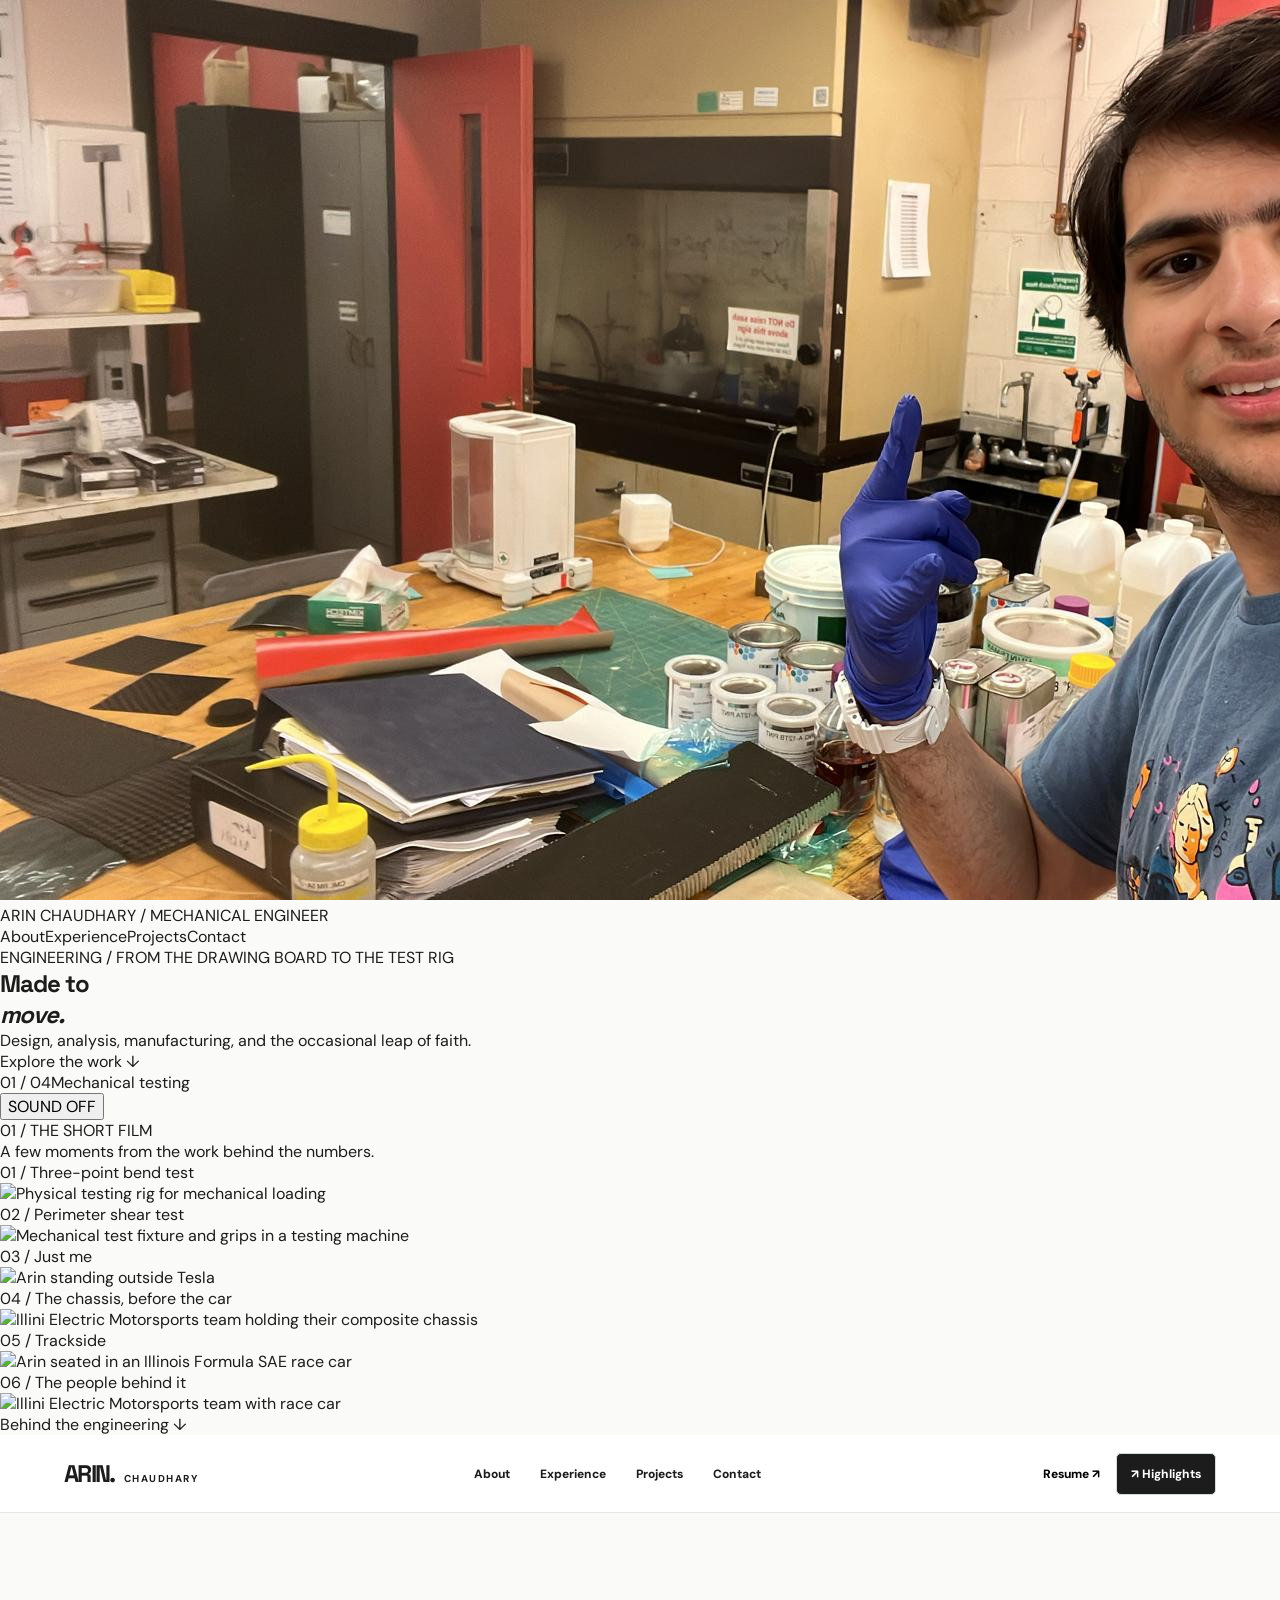
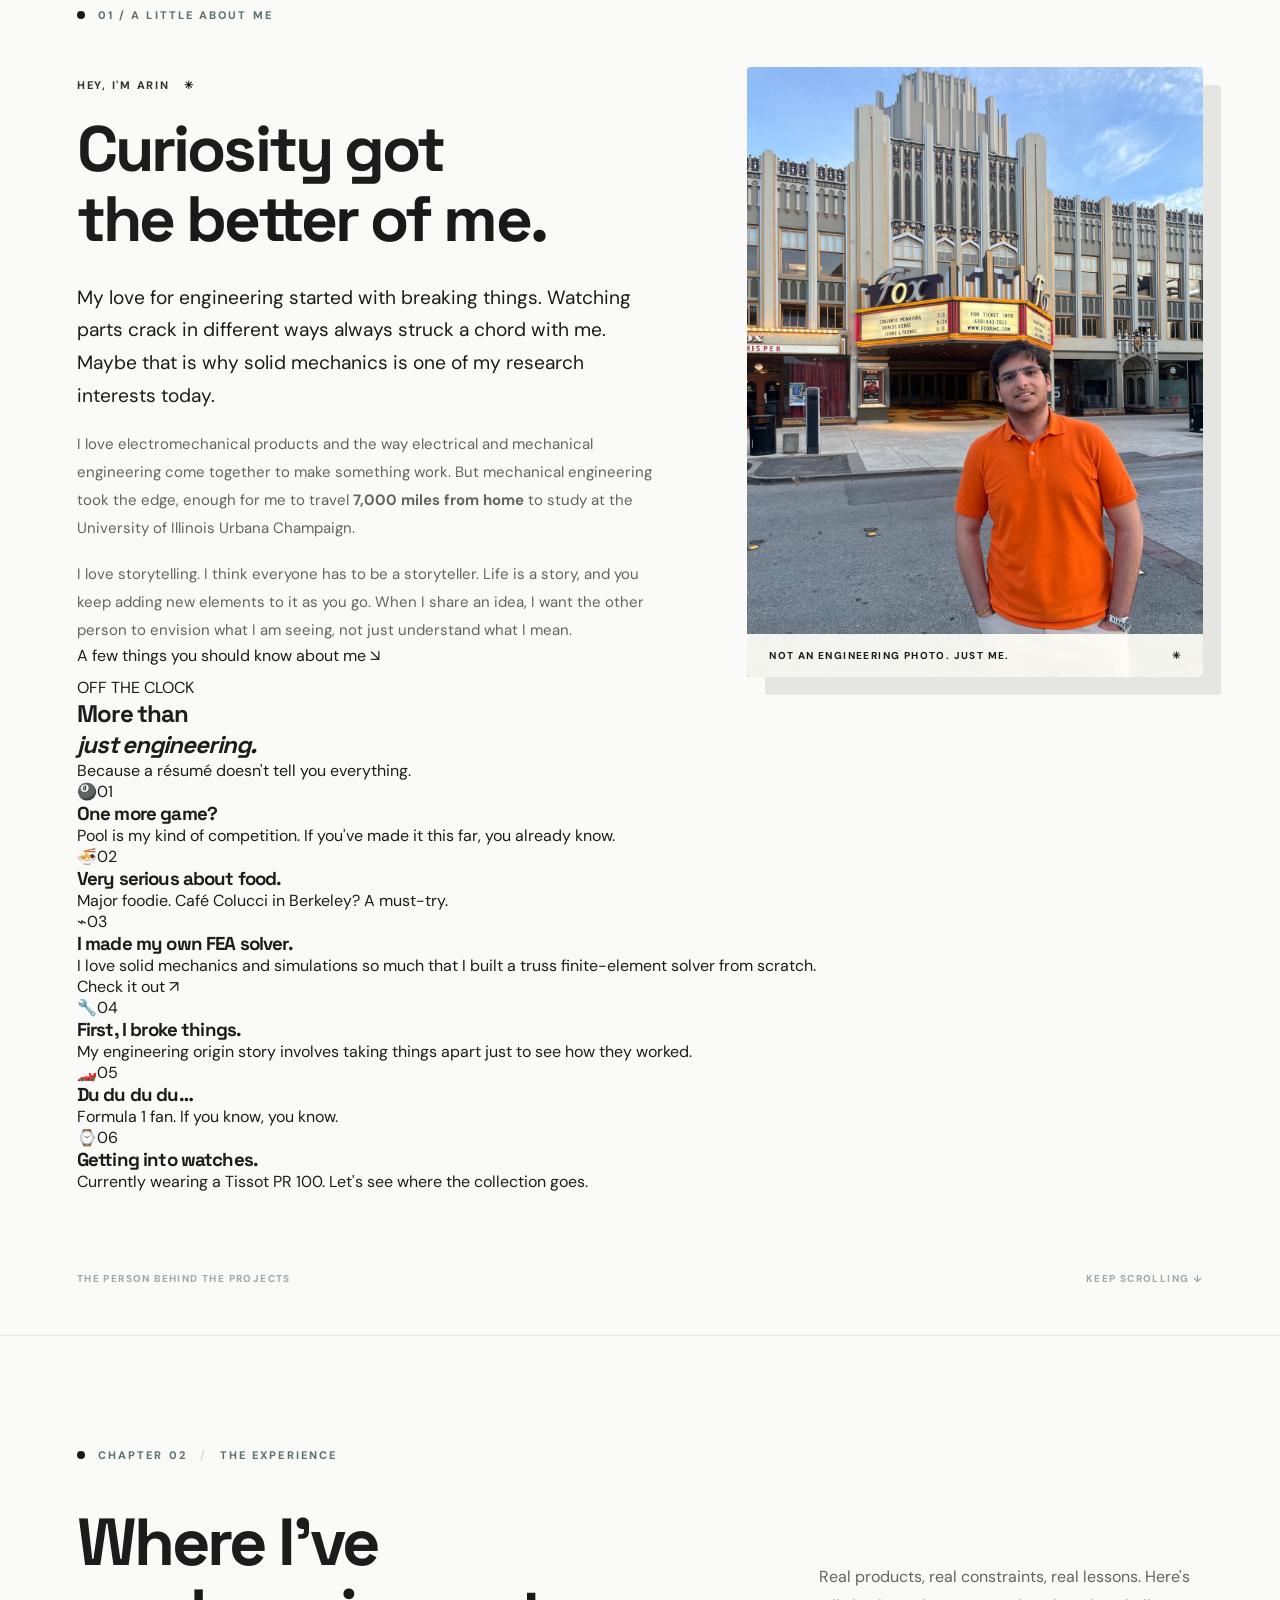
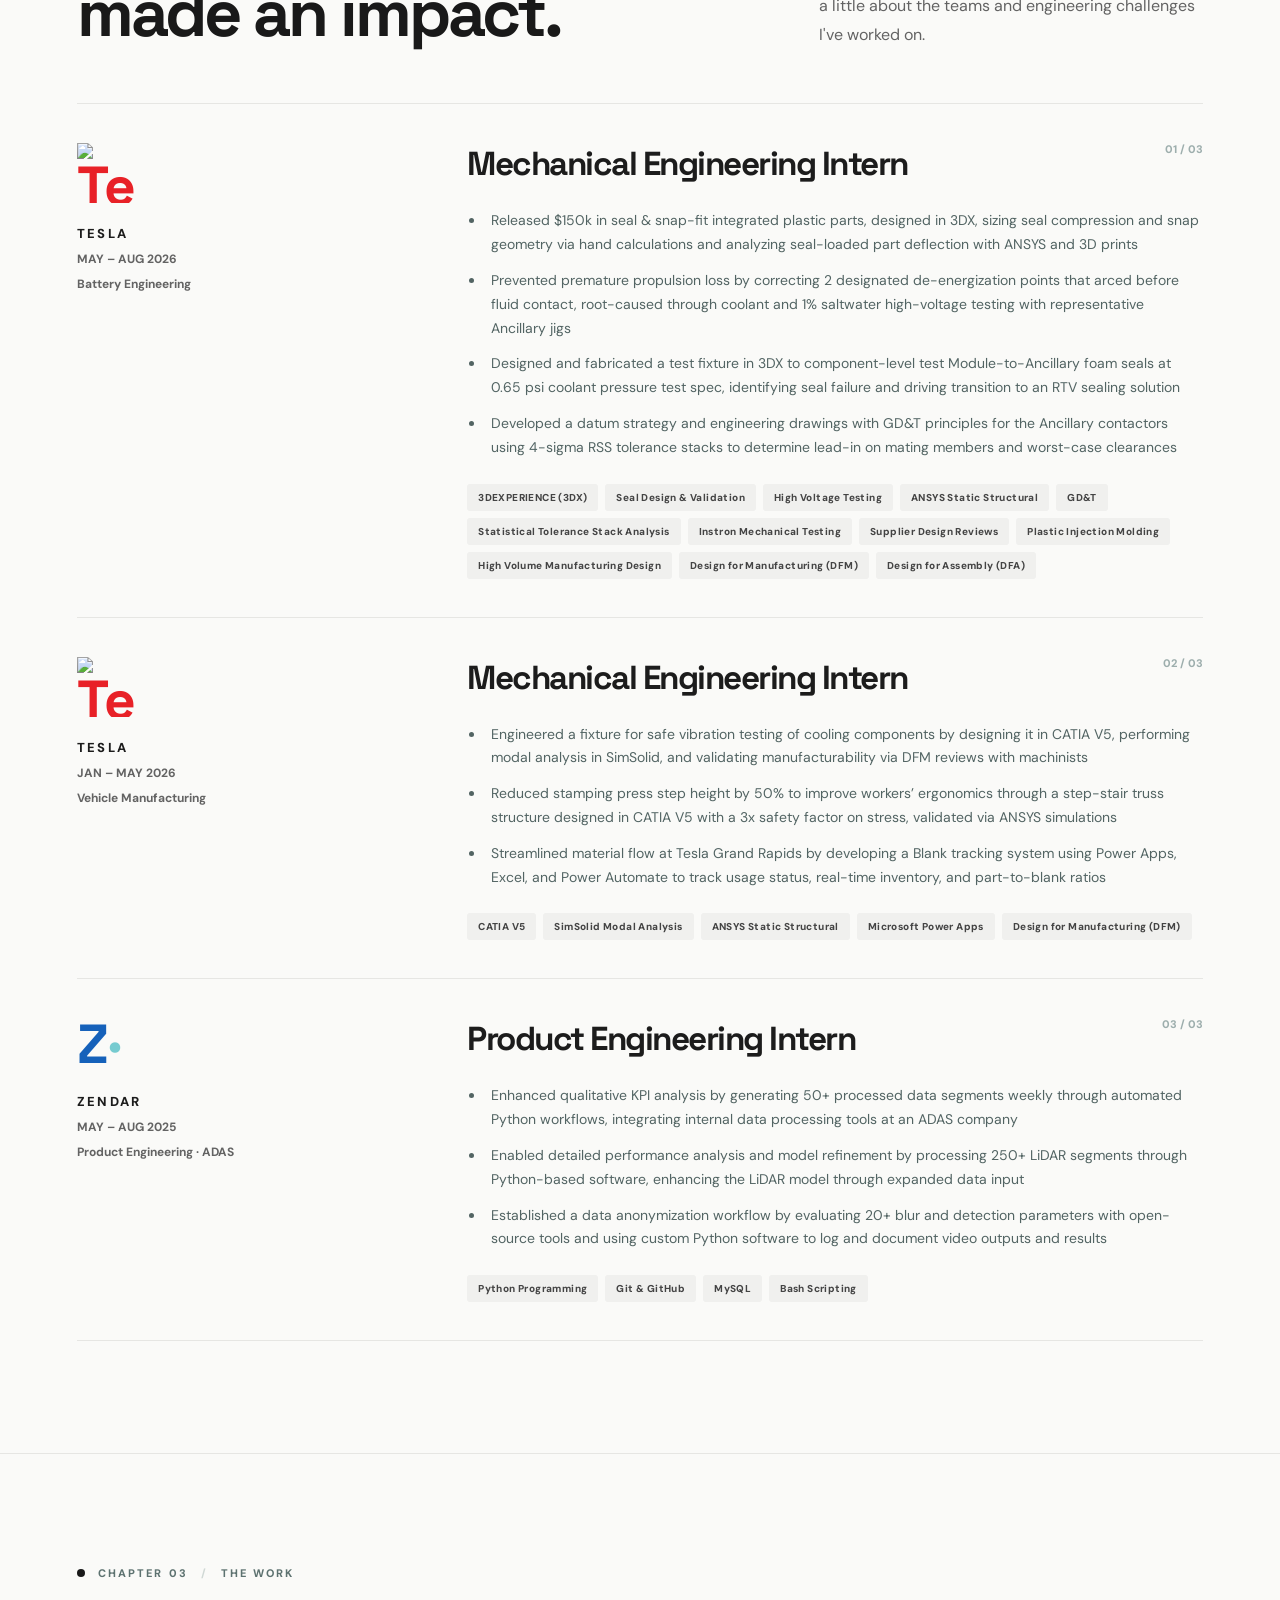
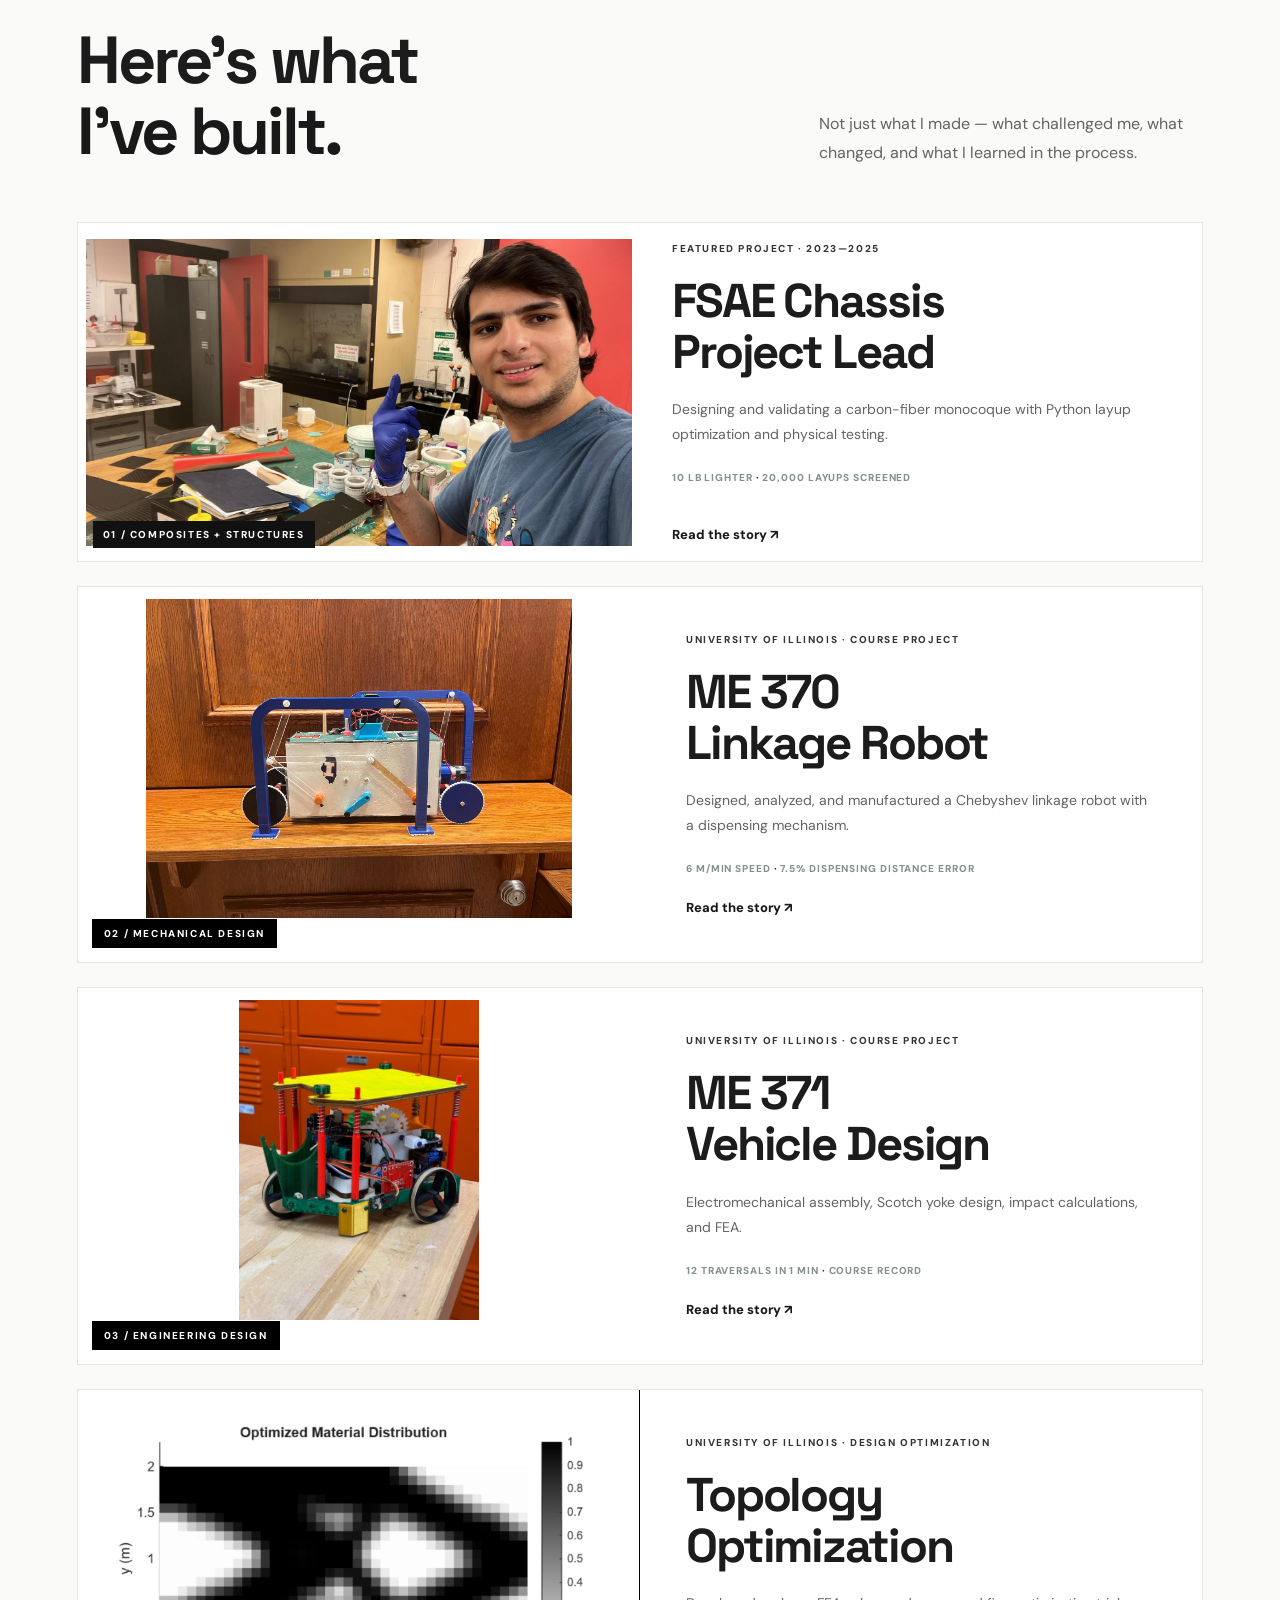
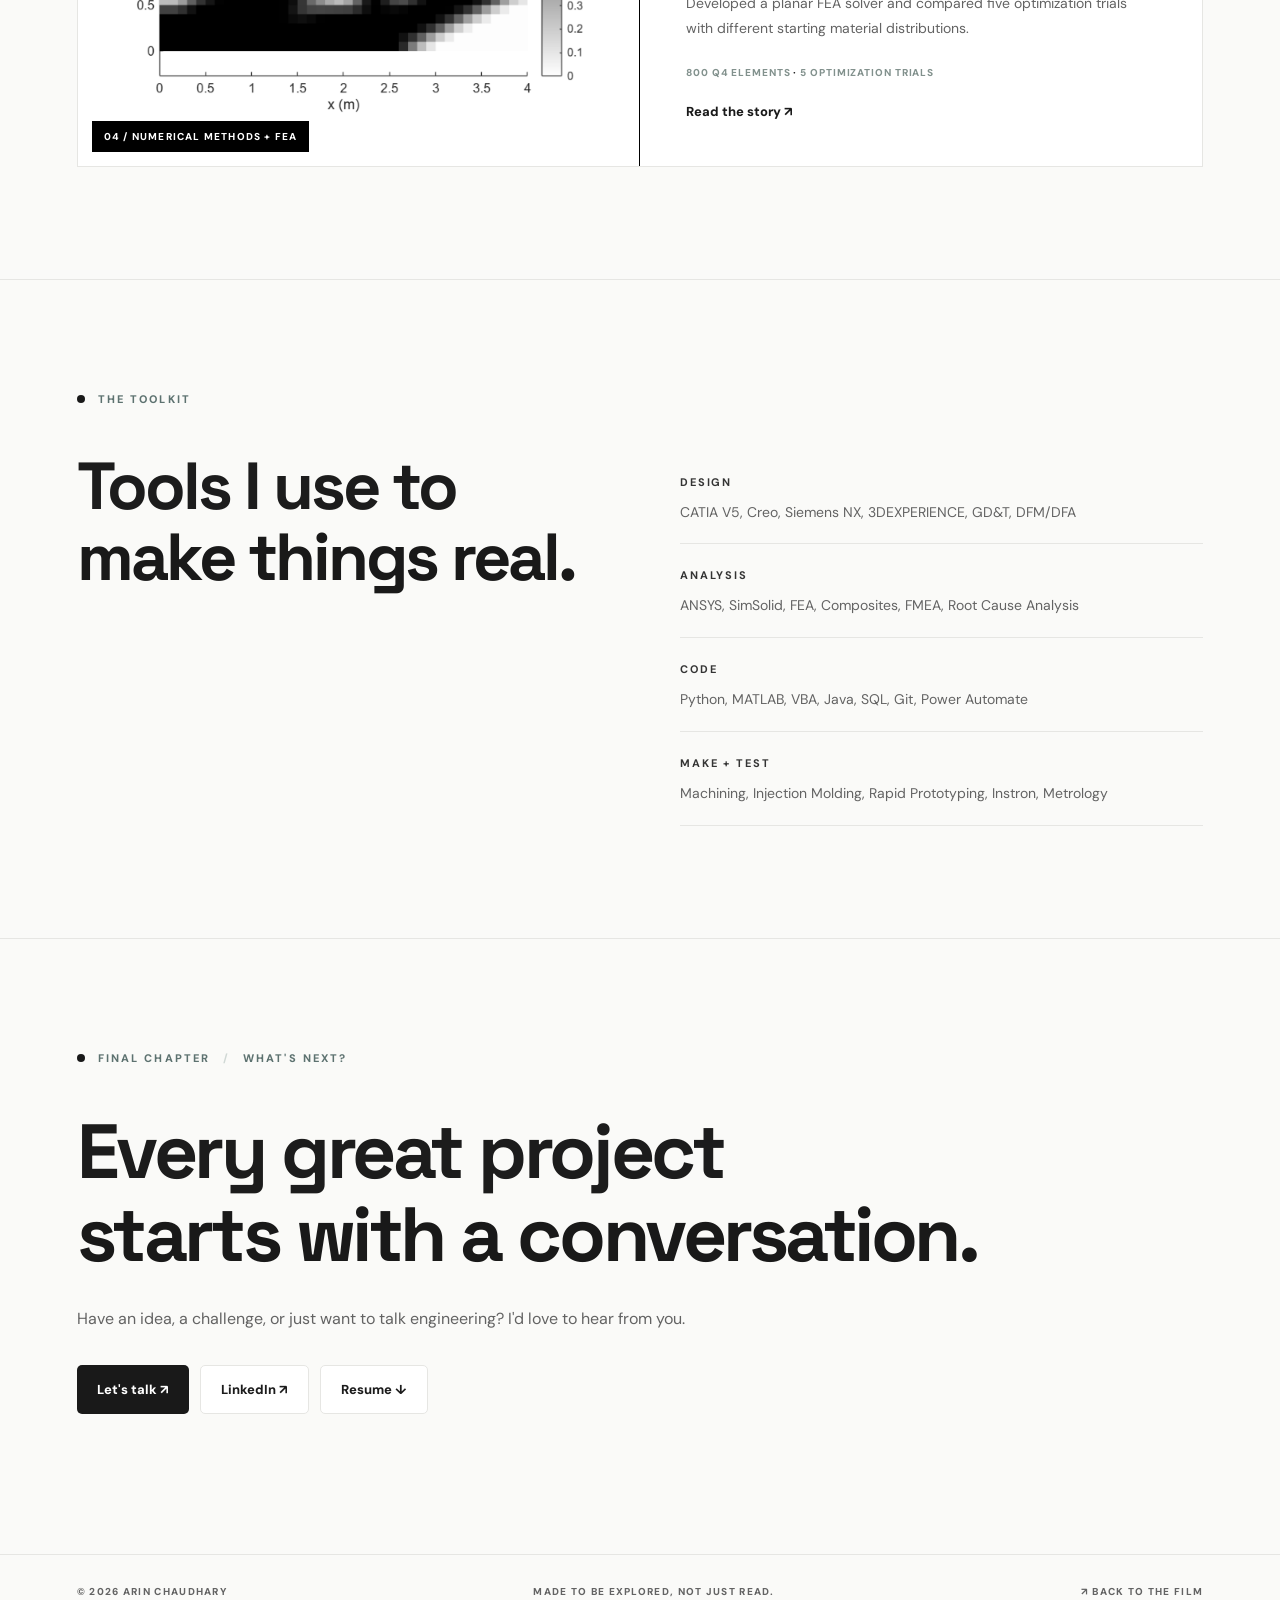
==== index.html @ c89618a0 "Replace interactive pool hero with cinematic engineering reel and photo sequence" ====
<!DOCTYPE html>

<html lang="en"><head><meta charset="utf-8"/><meta content="width=device-width,initial-scale=1" name="viewport"/><meta content="#fafaf8" name="theme-color"/><meta content="Arin Chaudhary — mechanical engineer, builder, and storyteller. An interactive pool game and a personal engineering portfolio." name="description"/><title>Arin Chaudhary | A Little Pool &amp; A Lot of Engineering</title><link href="https://fonts.googleapis.com" rel="preconnect"/><link crossorigin="" href="https://fonts.gstatic.com" rel="preconnect"/><link href="https://fonts.googleapis.com/css2?family=DM+Sans:wght@400;500;600;700;800&amp;family=Space+Grotesk:wght@400;500;600;700&amp;display=swap" rel="stylesheet"/><link href="styles.css?v=thumbnail-20261123-4" rel="stylesheet"/><link href="cinematic.css" rel="stylesheet"/></head>
<body>
<section class="cinema" id="cinema" aria-label="Engineering in motion">
  <div class="cinema-film">
    <video id="cinemaVideo" autoplay muted loop playsinline preload="metadata" poster="fsae-project-thumbnail-v4.png" aria-label="Mechanical testing, machining and Formula SAE engineering highlights"><source src="assets/cinema/hero-reel.mp4" type="video/mp4"></video>
    <div class="cinema-shade"></div>
  </div>
  <header class="cinema-header">
    <a class="cinema-logo" href="#about">ARIN CHAUDHARY<span> / MECHANICAL ENGINEER</span></a>
    <nav aria-label="Main navigation"><a href="#about">About</a><a href="#experience">Experience</a><a href="#projects">Projects</a><a href="#contact">Contact</a></nav>
  </header>
  <div class="cinema-content">
    <p class="cinema-overline">ENGINEERING / FROM THE DRAWING BOARD TO THE TEST RIG</p>
    <h1>Made to<br><em>move.</em></h1>
    <p class="cinema-sub">Design, analysis, manufacturing, and the occasional leap of faith.</p>
    <a class="cinema-discover" href="#highlights">Explore the work <span>↓</span></a>
  </div>
  <div class="cinema-caption-line" aria-live="off"><div><span class="cinema-caption-counter" id="cinemaCounter">01 / 04</span><span class="cinema-caption-text" id="cinemaCaption">Mechanical testing</span></div><button type="button" id="cinemaSound" class="cinema-sound" aria-pressed="false">SOUND OFF</button></div>
  <div class="cinema-progress"><span id="cinemaProgress"></span></div>
</section>
<section class="cinema-interlude" id="highlights" aria-label="Highlights from engineering and life">
  <div class="cinema-interlude-head"><span>01 / THE SHORT FILM</span><p>A few moments from the work behind the numbers.</p></div>
  <div class="cinema-frames">
    <figure class="cinema-frame cinema-frame-wide"><figcaption>01 / Three-point bend test</figcaption><img src="assets/cinema/three-point-bend.jpg" alt="Physical testing rig for mechanical loading" loading="lazy"></figure>
    <figure class="cinema-frame cinema-frame-narrow"><figcaption>02 / Perimeter shear test</figcaption><img src="assets/cinema/perimeter-shear-test.jpg" alt="Mechanical test fixture and grips in a testing machine" loading="lazy"></figure>
    <figure class="cinema-frame cinema-frame-narrow"><figcaption>03 / Just me</figcaption><img src="assets/cinema/just-me-tesla.jpg" alt="Arin standing outside Tesla" loading="lazy"></figure>
    <figure class="cinema-frame cinema-frame-wide"><figcaption>04 / The chassis, before the car</figcaption><img src="assets/cinema/composite-chassis.jpg" alt="Illini Electric Motorsports team holding their composite chassis" loading="lazy"></figure>
    <figure class="cinema-frame cinema-frame-wide"><figcaption>05 / Trackside</figcaption><img src="assets/cinema/fsae-racecar.jpg" alt="Arin seated in an Illinois Formula SAE race car" loading="lazy"></figure>
    <figure class="cinema-frame cinema-frame-narrow"><figcaption>06 / The people behind it</figcaption><img src="assets/cinema/fsae-crew.jpg" alt="Illini Electric Motorsports team with race car" loading="lazy"></figure>
  </div>
  <a class="cinema-next" href="#about">Behind the engineering <span>↓</span></a>
</section>
<div class="site" id="site">
<header class="site-header"><a class="site-brand" href="#about">ARIN<span>.</span> <small>CHAUDHARY</small></a><nav aria-label="Portfolio navigation"><a href="#about">About</a><a href="#experience">Experience</a><a href="#projects">Projects</a><a href="#contact">Contact</a></nav><div class="header-actions"><button class="resume-link" id="resumeLink" onclick="window.location.href='assets/Arin_Chaudhary_Resume.pdf'">Resume ↗</button><a class="drive-again" href="#cinema">↗ Highlights</a></div></header>
<main>
<section class="about section-wrap personal-about" id="about"><div class="section-kicker"><span class="indicator"></span> 01 / A LITTLE ABOUT ME</div><div class="about-grid"><div class="about-copy"><div class="hero-overline">HEY, I'M ARIN <span>✳</span></div><h1>Curiosity got<br/>the <span>better of me.</span></h1><p class="about-lead">My love for engineering started with breaking things. Watching parts crack in different ways always struck a chord with me. Maybe that is why solid mechanics is one of my research interests today.</p><p class="about-quiet">I love electromechanical products and the way electrical and mechanical engineering come together to make something work. But mechanical engineering took the edge, enough for me to travel <strong>7,000 miles from home</strong> to study at the University of Illinois Urbana Champaign.</p><p class="about-quiet">I love storytelling. I think everyone has to be a storyteller. Life is a story, and you keep adding new elements to it as you go. When I share an idea, I want the other person to envision what I am seeing, not just understand what I mean.</p><a class="personal-link" href="#facts">A few things you should know about me <span>↘</span></a></div><figure class="portrait"><img alt="Arin outside the Fox Theatre" loading="eager" src="arin-portrait.jpeg"/><figcaption>NOT AN ENGINEERING PHOTO. JUST ME. <span>✳</span></figcaption></figure></div>
<div class="fun-facts" id="facts"><div class="facts-heading"><span>OFF THE CLOCK</span><h2>More than<br/><em>just engineering.</em></h2><p>Because a résumé doesn't tell you everything.</p></div><div class="fact-grid"><article class="fact-card fact-pool"><span class="fact-icon">🎱</span><span class="fact-num">01</span><h3>One more game?</h3><p>Pool is my kind of competition. If you've made it this far, you already know.</p></article><article class="fact-card fact-food"><span class="fact-icon">🍜</span><span class="fact-num">02</span><h3>Very serious about food.</h3><p>Major foodie. Café Colucci in Berkeley? A must-try.</p></article><article class="fact-card fact-fea"><span class="fact-icon">⌁</span><span class="fact-num">03</span><h3>I made my own FEA solver.</h3><p>I love solid mechanics and simulations so much that I built a truss finite-element solver from scratch.</p><a href="#projects">Check it out ↗</a></article><article class="fact-card fact-break"><span class="fact-icon">🔧</span><span class="fact-num">04</span><h3>First, I broke things.</h3><p>My engineering origin story involves taking things apart just to see how they worked.</p></article><article class="fact-card fact-f1"><span class="fact-icon">🏎️</span><span class="fact-num">05</span><h3>Du du du du…</h3><p>Formula 1 fan. If you know, you know.</p></article><article class="fact-card fact-watch"><span class="fact-icon">⌚</span><span class="fact-num">06</span><h3>Getting into watches.</h3><p>Currently wearing a Tissot PR 100. Let's see where the collection goes.</p></article></div></div><div class="subtle-note"><span>THE PERSON BEHIND THE PROJECTS</span><span>KEEP SCROLLING ↓</span></div></section>
<section class="experience section-wrap" id="experience"><div class="section-kicker"><span class="indicator"></span> CHAPTER 02 <span class="divider-slash">/</span> THE EXPERIENCE</div><div class="section-title-row"><div><h2>Where I've<br/><span>made an impact.</span></h2></div><p>Real products, real constraints, real lessons. Here's a little about the teams and engineering challenges I've worked on.</p></div>
<div class="experience-stack"><article class="job"><div class="job-identity"><div aria-label="Tesla" class="job-logo tesla"><img alt="Tesla logo" loading="lazy" src="https://commons.wikimedia.org/wiki/Special:Redirect/file/Tesla_T_symbol.svg"/></div><span class="job-company">TESLA</span><span class="job-date">MAY – AUG 2026</span><span class="job-location">Battery Engineering</span></div><div class="job-details"><div class="job-top"><h3>Mechanical Engineering Intern</h3><span>01 / 03</span></div><ul><li>Released $150k in seal &amp; snap-fit integrated plastic parts, designed in 3DX, sizing seal compression and snap geometry via hand calculations and analyzing seal-loaded part deflection with ANSYS and 3D prints</li><li>Prevented premature propulsion loss by correcting 2 designated de-energization points that arced before fluid contact, root-caused through coolant and 1% saltwater high-voltage testing with representative Ancillary jigs</li><li>Designed and fabricated a test fixture in 3DX to component-level test Module-to-Ancillary foam seals at 0.65 psi coolant pressure test spec, identifying seal failure and driving transition to an RTV sealing solution</li><li>Developed a datum strategy and engineering drawings with GD&amp;T principles for the Ancillary contactors using 4-sigma RSS tolerance stacks to determine lead-in on mating members and worst-case clearances</li></ul><div class="chips"><span>3DEXPERIENCE (3DX)</span><span>Seal Design &amp; Validation</span><span>High Voltage Testing</span><span>ANSYS Static Structural</span><span>GD&amp;T</span><span>Statistical Tolerance Stack Analysis</span><span>Instron Mechanical Testing</span><span>Supplier Design Reviews</span><span>Plastic Injection Molding</span><span>High Volume Manufacturing Design</span><span>Design for Manufacturing (DFM)</span><span>Design for Assembly (DFA)</span></div></div></article>
<article class="job"><div class="job-identity"><div aria-label="Tesla" class="job-logo tesla"><img alt="Tesla logo" loading="lazy" src="https://commons.wikimedia.org/wiki/Special:Redirect/file/Tesla_T_symbol.svg"/></div><span class="job-company">TESLA</span><span class="job-date">JAN – MAY 2026</span><span class="job-location">Vehicle Manufacturing</span></div><div class="job-details"><div class="job-top"><h3>Mechanical Engineering Intern</h3><span>02 / 03</span></div><ul><li>Engineered a fixture for safe vibration testing of cooling components by designing it in CATIA V5, performing modal analysis in SimSolid, and validating manufacturability via DFM reviews with machinists</li><li>Reduced stamping press step height by 50% to improve workers’ ergonomics through a step-stair truss structure designed in CATIA V5 with a 3x safety factor on stress, validated via ANSYS simulations</li><li>Streamlined material flow at Tesla Grand Rapids by developing a Blank tracking system using Power Apps, Excel, and Power Automate to track usage status, real-time inventory, and part-to-blank ratios</li></ul><div class="chips"><span>CATIA V5</span><span>SimSolid Modal Analysis</span><span>ANSYS Static Structural</span><span>Microsoft Power Apps</span><span>Design for Manufacturing (DFM)</span></div></div></article>
<article class="job"><div class="job-identity"><div class="job-logo zendar">Z<span>·</span></div><span class="job-company">ZENDAR</span><span class="job-date">MAY – AUG 2025</span><span class="job-location">Product Engineering · ADAS</span></div><div class="job-details"><div class="job-top"><h3>Product Engineering Intern</h3><span>03 / 03</span></div><ul><li>Enhanced qualitative KPI analysis by generating 50+ processed data segments weekly through automated Python workflows, integrating internal data processing tools at an ADAS company</li><li>Enabled detailed performance analysis and model refinement by processing 250+ LiDAR segments through Python-based software, enhancing the LiDAR model through expanded data input</li><li>Established a data anonymization workflow by evaluating 20+ blur and detection parameters with open-source tools and using custom Python software to log and document video outputs and results</li></ul><div class="chips"><span>Python Programming</span><span>Git &amp; GitHub</span><span>MySQL</span><span>Bash Scripting</span></div></div></article></div></section>
<section class="projects section-wrap" id="projects"><div class="section-kicker"><span class="indicator"></span> CHAPTER 03 <span class="divider-slash">/</span> THE WORK</div><div class="section-title-row"><div><h2>Here's what<br/><span>I've built.</span></h2></div><p>Not just what I made — what challenged me, what changed, and what I learned in the process.</p></div><div class="project-list"><a class="project" href="project-fsae.html"><div class="project-art project-fsae"><img src="fsae-project-thumbnail-v4.png" width="1600" height="900" alt="Arin in the composites lab during FSAE chassis work" loading="lazy"><span>01 / COMPOSITES + STRUCTURES</span></div><div class="project-description"><div class="small-label">FEATURED PROJECT · 2023—2025</div><h3>FSAE Chassis<br/>Project Lead</h3><p>Designing and validating a carbon-fiber monocoque with Python layup optimization and physical testing.</p><div class="project-tagline">10 LB LIGHTER <span>·</span> 20,000 LAYUPS SCREENED</div><span class="project-arrow">Read the story ↗</span></div></a>
<a class="project" href="project-me370.html"><div class="project-art project-me370"><img src="assets/me370-side.jpg" alt="Completed ME 370 Chebyshev linkage robot" loading="lazy"><span>02 / MECHANICAL DESIGN</span></div><div class="project-description"><div class="small-label">UNIVERSITY OF ILLINOIS · COURSE PROJECT</div><h3>ME 370<br/>Linkage Robot</h3><p>Designed, analyzed, and manufactured a Chebyshev linkage robot with a dispensing mechanism.</p><div class="project-tagline">6 M/MIN SPEED <span>·</span> 7.5% DISPENSING DISTANCE ERROR</div><span class="project-arrow">Read the story ↗</span></div></a>
<a class="project" href="project-me371.html"><div class="project-art project-me371"><img src="assets/me371-car.jpg" alt="ME 371 test vehicle with gears and spring-mounted roof" loading="lazy"><span>03 / ENGINEERING DESIGN</span></div><div class="project-description"><div class="small-label">UNIVERSITY OF ILLINOIS · COURSE PROJECT</div><h3>ME 371<br/>Vehicle Design</h3><p>Electromechanical assembly, Scotch yoke design, impact calculations, and FEA.</p><div class="project-tagline">12 TRAVERSALS IN 1 MIN <span>·</span> COURSE RECORD</div><span class="project-arrow">Read the story ↗</span></div></a>
<a class="project" href="project-topology.html"><div class="project-art project-topology"><img src="assets/Screenshot%202026-11-23%20152411.png" alt="Optimized material distribution from the 40 by 20 planar topology optimization, grayscale density field" loading="lazy"><span>04 / NUMERICAL METHODS + FEA</span></div><div class="project-description"><div class="small-label">UNIVERSITY OF ILLINOIS · DESIGN OPTIMIZATION</div><h3>Topology<br/>Optimization</h3><p>Developed a planar FEA solver and compared five optimization trials with different starting material distributions.</p><div class="project-tagline">800 Q4 ELEMENTS <span>·</span> 5 OPTIMIZATION TRIALS</div><span class="project-arrow">Read the story ↗</span></div></a></div></section>
<section class="skills-section section-wrap" id="skills"><div class="section-kicker"><span class="indicator"></span> THE TOOLKIT</div><div class="skills-layout"><h2>Tools I use to<br/><span>make things real.</span></h2><div class="skill-rows"><div><strong>DESIGN</strong><p>CATIA V5, Creo, Siemens NX, 3DEXPERIENCE, GD&amp;T, DFM/DFA</p></div><div><strong>ANALYSIS</strong><p>ANSYS, SimSolid, FEA, Composites, FMEA, Root Cause Analysis</p></div><div><strong>CODE</strong><p>Python, MATLAB, VBA, Java, SQL, Git, Power Automate</p></div><div><strong>MAKE + TEST</strong><p>Machining, Injection Molding, Rapid Prototyping, Instron, Metrology</p></div></div></div></section>
<section class="contact section-wrap" id="contact"><div class="section-kicker"><span class="indicator"></span> FINAL CHAPTER <span class="divider-slash">/</span> WHAT'S NEXT?</div><h2>Every great project<br/><span>starts with a conversation.</span></h2><p>Have an idea, a challenge, or just want to talk engineering? I'd love to hear from you.</p><div class="contact-buttons"><a class="solid-link" href="mailto:ac124@illinois.edu">Let's talk ↗</a><a class="light-link" href="https://www.linkedin.com/in/arinchaudhary" rel="noopener" target="_blank">LinkedIn ↗</a><a class="light-link" download="" href="assets/Arin_Chaudhary_Resume.pdf">Resume ↓</a></div></section></main>
<footer class="site-footer"><span>© 2026 ARIN CHAUDHARY</span><span>MADE TO BE EXPLORED, NOT JUST READ.</span><a href="#cinema" id="footerRace">↗ BACK TO THE FILM</a></footer>
</div><script src="cinematic.js"></script></body></html>
---- styles.css ----
:root{--ink:#17282a;--muted:#657475;--orange:#5269e8;--teal:#0caaa3;--line:#e0e8e5;--bg:#fafbf9;--white:#fff}*{box-sizing:border-box}html{scroll-behavior:smooth}body{margin:0;color:var(--ink);background:var(--bg);font-family:'DM Sans',Arial,sans-serif;-webkit-font-smoothing:antialiased}button,a{font:inherit}button{cursor:pointer}a{color:inherit;text-decoration:none}button:focus-visible,a:focus-visible{outline:3px solid #7484f3;outline-offset:4px}.hidden{display:none!important}h1,h2,h3,p,figure{margin:0}h1,h2,h3{font-family:'Space Grotesk',Arial,sans-serif;letter-spacing:-.045em}.race-screen{height:100vh;height:100dvh;position:relative;overflow:hidden;background:#bfe5ef;color:#fff}.race-screen canvas{display:block;width:100%;height:100%}.race-screen:after{content:"";position:absolute;inset:0;pointer-events:none;background:linear-gradient(180deg,rgba(8,33,43,.25),transparent 28%,transparent 70%,rgba(5,25,33,.34))}.race-top,.race-bottom,.race-intro,.race-hud,.discovery,.race-toast,.mobile-controls{position:absolute;z-index:2}.race-top{top:0;left:0;right:0;display:flex;align-items:center;justify-content:space-between;padding:28px 4vw;gap:15px}.race-logo{font:800 19px 'Space Grotesk';letter-spacing:-.05em}.race-logo span{color:#a8b4ff}.race-logo small{display:block;font:700 9px 'DM Sans';letter-spacing:.23em;margin-top:5px}.race-top-right{display:flex;gap:22px;align-items:center}.race-status{font-size:10px;letter-spacing:.16em;font-weight:800;white-space:nowrap}.race-status i{display:inline-block;width:7px;height:7px;border-radius:50%;background:#aaffd6;margin-right:8px}.pill-btn,.race-primary{border:0;background:var(--orange);color:white;border-radius:5px;font-weight:800;padding:14px 19px;box-shadow:0 8px 24px #102c3030}.pill-btn:hover,.race-primary:hover{background:#4056c8}.race-intro{top:25%;left:8%;width:min(550px,80%);text-shadow:0 2px 26px #23434855}.race-eyebrow,.hud-kicker{letter-spacing:.22em;font-size:11px;font-weight:800}.race-eyebrow span{color:#b9c4ff}.race-intro h1{font-size:clamp(59px,7.5vw,114px);line-height:.99;margin:18px 0 19px}.race-intro h1 em{font-style:normal;color:#c7d1ff}.race-intro>p:not(.keyboard-hint){font-size:17px;line-height:1.65;max-width:480px;font-weight:600}.intro-actions{display:flex;gap:12px;flex-wrap:wrap;margin-top:28px}.race-primary span{margin-left:23px}.race-secondary,.outline-btn{padding:13px 18px;color:white;border:1px solid #ffffff85;background:#ffffff1a;border-radius:5px;font-weight:800;backdrop-filter:blur(8px)}.race-secondary:hover,.outline-btn:hover{background:#ffffff35}.keyboard-hint{font-size:11px!important;letter-spacing:.1em;margin-top:18px;font-weight:800!important}.race-bottom{bottom:27px;left:4vw;right:4vw;display:flex;align-items:end;justify-content:space-between;gap:15px}.driver-tag{display:flex;align-items:center;gap:12px}.driver-no{padding:10px 13px;border:1px solid #fff9;font-size:21px;font-family:'Space Grotesk';font-weight:800}.driver-tag strong,.driver-tag small{display:block;letter-spacing:.13em}.driver-tag strong{font-size:12px}.driver-tag small{font-size:9px;margin-top:5px;color:#fff9}.controls-note,.text-skip{font-size:11px;letter-spacing:.12em;font-weight:800}.controls-note{display:flex;gap:8px;align-items:center}.controls-note kbd{border:1px solid #fff9;padding:6px 9px;background:#103c444d}.text-skip{color:#fff;background:none;border:0;text-decoration:underline;text-underline-offset:5px}.race-hud{top:26%;right:5%;text-align:right;display:flex;flex-direction:column;gap:30px}.hud-left{padding-right:15px;border-right:3px solid var(--orange)}.hud-left>*{display:block}.hud-left strong{font:800 clamp(25px,3vw,43px) 'Space Grotesk';margin:8px 0}.hud-left>span:last-child{font-weight:700;font-size:12px}.hud-speed strong{font:700 58px 'Space Grotesk';line-height:1.1}.hud-speed small{font:700 11px 'DM Sans';margin-left:5px}.speed-bars{display:flex;justify-content:end;gap:4px;margin-top:10px}.speed-bars i{height:6px;width:23px;background:#ffffff7a;transform:skew(-20deg)}.speed-bars i.on{background:#6879dd}.race-toast{left:50%;top:22%;transform:translateX(-50%);font-size:13px;font-weight:800;background:#102e37bb;padding:12px 18px;border-radius:4px;opacity:0;transition:opacity .25s;white-space:nowrap}.race-toast.show{opacity:1}.discovery{inset:0;display:grid;place-items:center;background:#091b24a6;backdrop-filter:blur(7px)}.discovery-card{width:min(540px,calc(100% - 36px));padding:42px;background:#fff;color:var(--ink);border-radius:10px;box-shadow:0 20px 80px #07171d55}.discovery-kicker{font-size:11px;font-weight:800;letter-spacing:.18em;color:var(--teal)}.discovery-kicker span{float:right}.discovery-number{display:block;color:#abb6b4;margin-top:35px;font-weight:800;letter-spacing:.16em;font-size:12px}.discovery h2{font-size:clamp(42px,6vw,72px);line-height:1.05;margin:10px 0 16px}.discovery p{color:var(--muted);line-height:1.6}.discovery-actions{display:flex;gap:10px;margin-top:30px;flex-wrap:wrap}.discovery .outline-btn{color:var(--ink);border-color:#d5dfdd;background:#fff}.mobile-controls{bottom:95px;left:50%;transform:translateX(-50%);gap:12px}.mobile-controls button{background:#0f343ca8;color:white;font-size:24px;border:1px solid #ffffff7a;border-radius:9px;width:65px;height:55px;backdrop-filter:blur(5px)}.site{background:var(--bg)}body:not(.game-mode){overflow:auto}body.game-mode{overflow:hidden}.site-header{position:sticky;top:0;z-index:20;height:78px;background:#ffffffee;backdrop-filter:blur(16px);border-bottom:1px solid var(--line);display:flex;justify-content:space-between;align-items:center;padding:0 max(5vw,24px);gap:15px}.site-brand{font:800 24px 'Space Grotesk';letter-spacing:-.07em;white-space:nowrap}.site-brand>span{color:var(--orange)}.site-brand small{font:700 10px 'DM Sans';letter-spacing:.15em;margin-left:6px}.site-header nav{display:flex;gap:30px;font-size:12px;font-weight:800}.site-header nav a:hover{color:var(--orange)}.header-actions{display:flex;align-items:center;gap:10px}.resume-link{border:0;background:none;font-weight:800;font-size:12px}.drive-again{border:1px solid #d3ddda;border-radius:5px;padding:12px 14px;background:var(--ink);color:#fff;font-size:12px;font-weight:800}.section-wrap{max-width:1400px;margin:auto;padding:112px 6vw}.about{padding-top:95px;padding-bottom:50px;min-height:calc(100vh - 78px)}.section-kicker{font-size:11px;letter-spacing:.19em;font-weight:800;margin-bottom:45px;color:#5d7270;display:flex;align-items:center;gap:13px}.indicator{width:8px;height:8px;border-radius:50%;background:var(--orange)}.divider-slash{color:#d0d8d5}.about-grid{display:grid;grid-template-columns:1.12fr .88fr;align-items:center;gap:8%}.hero-overline{font-weight:800;letter-spacing:.16em;color:var(--teal);font-size:11px}.hero-overline span{margin-left:10px;color:var(--orange)}.about h1{font-size:clamp(43px,5vw,80px);line-height:1.08;margin:23px 0 28px}.about h1 span,.section-title-row h2 span,.skills-layout h2 span,.contact h2 span{color:var(--teal)}.about-lead{font-size:clamp(16px,1.5vw,21px);line-height:1.7;max-width:640px}.about-quiet{font-size:15px;color:var(--muted);line-height:1.85;max-width:600px;margin-top:19px}.about-buttons,.contact-buttons{display:flex;gap:11px;flex-wrap:wrap;margin-top:31px}.solid-link,.light-link{border-radius:5px;padding:15px 20px;font-size:13px;font-weight:800;display:inline-flex;align-items:center;gap:18px}.solid-link{background:var(--orange);color:#fff}.solid-link:hover{background:#4153be}.light-link{background:white;border:1px solid var(--line)}.light-link:hover{border-color:var(--teal)}.mini-stats{margin-top:51px;display:flex;gap:0;border-top:1px solid var(--line);padding-top:20px}.mini-stats>div{flex:1;border-right:1px solid var(--line);padding:0 18px}.mini-stats>div:first-child{padding-left:0}.mini-stats>div:last-child{border:0}.mini-stats strong{display:block;font:700 27px 'Space Grotesk';letter-spacing:-.06em}.mini-stats span{font-size:11px;color:var(--muted);font-weight:700}.portrait{position:relative;background:#e9e8e3;border-radius:4px;overflow:hidden;box-shadow:18px 18px 0 #d9efe9}.portrait img{display:block;width:100%;height:min(610px,65vw);object-fit:cover;object-position:center 45%}.portrait figcaption{position:absolute;bottom:0;left:0;right:0;padding:15px 22px;background:#fffef8ed;display:flex;align-items:center;gap:11px;color:var(--ink);font-size:10px;letter-spacing:.14em;font-weight:800}.portrait figcaption span:last-child{margin-left:auto}.portrait-dot{width:7px;height:7px;background:var(--orange);border-radius:50%}.subtle-note{display:flex;justify-content:space-between;color:#9baba7;font-size:10px;font-weight:800;letter-spacing:.14em;margin-top:80px}.experience{border-top:1px solid var(--line)}.section-title-row{display:grid;grid-template-columns:1.3fr .7fr;align-items:end;gap:30px;margin-bottom:54px}.section-title-row h2,.skills-layout h2{font-size:clamp(39px,5.2vw,76px);line-height:1.07}.section-title-row p{font-size:16px;line-height:1.8;color:var(--muted);max-width:430px}.experience-stack{border-top:1px solid var(--line)}.job{display:grid;grid-template-columns:32% 68%;padding:38px 0;border-bottom:1px solid var(--line)}.job-identity{display:flex;flex-direction:column;align-items:flex-start;gap:9px}.job-logo{font:800 55px 'Space Grotesk';line-height:1;margin-bottom:12px}.job-logo.tesla{color:#e82127}.job-logo.zendar{color:#1561ba}.job-logo.zendar span{color:#76cbd0}.job-company{font-size:13px;font-weight:800;letter-spacing:.18em}.job-date,.job-location{font-size:12px;color:var(--muted);font-weight:700}.job-details{padding:0 0 0 30px}.job-top{display:flex;justify-content:space-between;gap:10px;align-items:flex-start}.job-top h3{font-size:clamp(22px,2.6vw,36px)}.job-top>span{color:#9daead;font-size:11px;font-weight:800}.job-details ul{padding-left:18px;margin:24px 0 24px;max-width:790px}.job-details li{padding-left:6px;margin:12px 0;line-height:1.7;color:#526463;font-size:14px}.job-details b{color:var(--ink)}.chips{display:flex;gap:7px;flex-wrap:wrap}.chips span{padding:7px 11px;background:#edf3f0;color:#47635f;font-size:10px;font-weight:800;letter-spacing:.04em;border-radius:3px}.projects{border-top:1px solid var(--line)}.project-list{display:grid;gap:24px}.project{border:1px solid var(--line);background:white;display:grid;grid-template-columns:1fr 1fr;min-height:350px;transition:transform .2s,box-shadow .2s}.project:hover{transform:translateY(-3px);box-shadow:0 18px 48px #17302d10}.project-art{position:relative;overflow:hidden;display:grid;place-items:center;min-height:330px}.project-art>span:last-child{position:absolute;bottom:22px;left:24px;font-size:10px;letter-spacing:.16em;font-weight:800}.project-fsae{background:#d7eee7;color:#156960}.project-fsae svg{width:83%;max-height:290px}.project-me370{background:#eef0ff;color:#5063c9}.project-me371{background:#dfeaf9;color:#3a7ba5}.project-type{font:600 74px/1 'Space Grotesk';letter-spacing:-.1em;text-align:center;opacity:.7}.project-type b{font-size:125px}.project-description{padding:46px;display:flex;flex-direction:column;align-items:flex-start}.small-label{font-size:10px;letter-spacing:.16em;font-weight:800;color:var(--teal)}.project-description h3{font-size:clamp(31px,3.7vw,55px);line-height:1.08;margin:20px 0}.project-description p{font-size:14px;line-height:1.8;color:var(--muted);max-width:475px}.project-tagline{margin:22px 0;font-weight:800;font-size:10px;letter-spacing:.09em;color:#82918d;line-height:1.7}.project-tagline span{color:var(--orange)}.project-arrow{margin-top:auto;font-size:13px;font-weight:800;color:var(--orange)}.skills-section{border-top:1px solid var(--line)}.skills-layout{display:grid;grid-template-columns:1fr 1fr;gap:80px}.skill-rows>div{padding:19px 0;border-bottom:1px solid var(--line)}.skill-rows strong{font-size:11px;letter-spacing:.17em;color:var(--teal)}.skill-rows p{margin-top:10px;line-height:1.7;color:var(--muted);font-size:14px}.contact{border-top:1px solid var(--line);padding-bottom:140px}.contact h2{font-size:clamp(42px,6vw,83px);line-height:1.09}.contact>p{color:var(--muted);max-width:620px;line-height:1.8;margin-top:28px}.site-footer{border-top:1px solid var(--line);padding:30px 6vw;display:flex;justify-content:space-between;gap:20px;font-weight:800;font-size:10px;letter-spacing:.13em;color:var(--muted)}.site-footer button{background:none;border:0;color:var(--orange);font-size:10px;font-weight:800;letter-spacing:.1em}
@media(max-width:900px){.race-status,.controls-note{display:none}.about-grid{grid-template-columns:1fr;gap:50px}.portrait{max-width:600px}.portrait img{height:560px}.section-title-row{grid-template-columns:1fr}.skills-layout{grid-template-columns:1fr;gap:35px}.site-header nav{gap:13px}.site-header{padding:0 18px}.header-actions .resume-link{display:none}.job{grid-template-columns:25% 75%}.project-description{padding:30px}.race-hud{right:4%;top:18%}.race-intro{top:25%}}@media(max-width:650px){.site-header{height:68px;flex-wrap:wrap}.site-brand{font-size:19px}.site-brand small{font-size:8px}.site-header nav{order:3;width:100%;overflow-x:auto;justify-content:center;padding-bottom:6px;gap:25px;font-size:11px}.site-header{height:91px;align-content:center;row-gap:3px}.drive-again{padding:8px;font-size:10px}.section-wrap{padding:75px 23px}.about{padding-top:68px}.about h1{font-size:44px}.portrait img{height:420px}.subtle-note{margin-top:60px}.mini-stats{margin-top:35px}.mini-stats>div{padding:0 8px}.mini-stats strong{font-size:21px}.mini-stats span{font-size:9px}.job{grid-template-columns:1fr;gap:22px}.job-identity{display:grid;grid-template-columns:60px 1fr;align-items:center}.job-logo{grid-row:span 3;font-size:45px;margin:0}.job-details{padding:0}.job-top h3{font-size:26px}.project{grid-template-columns:1fr}.project-art{min-height:260px}.project-description{padding:27px;min-height:305px}.site-footer{flex-wrap:wrap}.race-top{padding:17px}.race-logo{font-size:14px}.race-logo small{font-size:7px}.pill-btn{font-size:11px;padding:10px}.race-intro{left:7%;top:23%;width:86%}.race-intro h1{font-size:58px}.race-intro>p:not(.keyboard-hint){font-size:14px}.keyboard-hint{display:none}.race-bottom{left:17px;right:17px;bottom:14px}.driver-tag small{display:none}.driver-no{font-size:15px;padding:8px}.driver-tag strong{font-size:10px}.text-skip{font-size:10px}.race-hud{top:105px;right:15px;gap:14px}.hud-left strong{font-size:22px}.hud-speed strong{font-size:32px}.hud-kicker{font-size:9px}.mobile-controls{display:flex!important}.race-intro~.mobile-controls{display:none}.discovery-card{padding:28px}.subtle-note{font-size:8px}}
/* Reference-inspired flow: immersive racing hero ABOVE the simple, light portfolio. */
body,body.game-mode{overflow-x:hidden;overflow-y:auto}
.race-screen{min-height:620px;background:#bbe3ef}
.race-screen.is-paused{height:min(72vh,720px);min-height:420px;transition:height .35s ease}
.race-screen.is-paused .race-intro,.race-screen.is-paused .race-hud,.race-screen.is-paused .controls-note,.race-screen.is-paused .mobile-controls{display:none!important}
.race-screen.is-paused .race-bottom{opacity:.9}
.site{display:block!important}
.site-header{scroll-margin-top:0}
#about,#experience,#projects,#skills,#contact{scroll-margin-top:86px}
@media(prefers-reduced-motion:reduce){html{scroll-behavior:auto}}

/* Global palette for the light pool portfolio. */
:root{--orange:#5269e8;--teal:#267e83;--bg:#f9faff;--ink:#24314a;--line:#e5e9f3}
button:focus-visible,a:focus-visible{outline-color:#6b82ed}

/* Monochrome refresh: neutral page, charcoal accents, no blue interface styling. */
:root{--orange:#191919;--teal:#343434;--bg:#fafaf8;--ink:#1c1c1c;--muted:#636363;--line:#e6e6e3}
button:focus-visible,a:focus-visible{outline-color:#505050}
.site-brand>span,.hero-overline span,.section-title-row h2 span,.skills-layout h2 span,.contact h2 span,.about h1 span{color:#191919}
.solid-link,.pill-btn,.race-primary{background:#191919;color:#fff}
.solid-link:hover,.pill-btn:hover,.race-primary:hover{background:#393939}
.portrait{box-shadow:18px 18px 0 #e5e5e2}
.project-fsae{background:#e8ece9;color:#3a564b}
.project-me370{background:#efefed;color:#484848}
.project-me371{background:#e7e9e9;color:#424b51}
.chips span{background:#f0f0ee;color:#444}
.project-tagline span,.project-arrow,.site-footer button{color:#191919}

/* Authentic Tesla symbol in the experience column. */
.job-logo.tesla{height:62px;width:68px;display:flex;align-items:center;justify-content:flex-start;margin-bottom:12px}.job-logo.tesla img{display:block;max-width:60px;max-height:60px;width:auto;height:auto;object-fit:contain}

/* FSAE featured project: one unambiguous landscape card layout. */
.project-list > a.project:first-child {
  display: grid;
  grid-template-columns: minmax(0, 1fr) minmax(0, 1fr);
  height: 340px;
  min-height: 0;
  overflow: hidden;
}
.project-list > a.project:first-child .project-art.project-fsae {
  position: relative;
  display: block;
  width: 100%;
  height: 340px;
  min-height: 0;
  overflow: hidden;
  background: #fff;
}
.project-list > a.project:first-child .project-art.project-fsae > img {
  display: block;
  position: absolute;
  inset: 0;
  width: 100%;
  height: 100%;
  min-width: 0;
  padding: 8px;
  object-fit: contain;
  object-position: center;
}
.project-list > a.project:first-child .project-art.project-fsae > span:last-child {
  position: absolute;
  bottom: 15px;
  left: 15px;
  color: #fff;
  background: #111;
  padding: 7px 10px;
}
.project-list > a.project:first-child .project-description {
  min-height: 0;
  height: 340px;
  justify-content: center;
  padding: 27px 32px;
}
.project-list > a.project:first-child .project-description .project-arrow {margin-top: 18px;}
@media (max-width: 650px) {
  .project-list > a.project:first-child {
    display: grid;
    grid-template-columns: minmax(0,1fr);
    height: auto;
  }
  .project-list > a.project:first-child .project-art.project-fsae {
    height: auto;
    aspect-ratio: 16/9;
  }
  .project-list > a.project:first-child .project-description {
    height: auto;
    padding: 24px;
  }
}

/* Course project thumbnails: keep the entire user-provided images visible, without stretching. */
.project-art.project-me370,.project-art.project-me371{background:#fff;color:#000}
.project-art.project-me370 img,.project-art.project-me371 img{display:block;position:absolute;inset:0;width:100%;height:100%;object-fit:contain;object-position:center;background:#fff;padding:12px 12px 44px}
.project-art.project-me370>span:last-child,.project-art.project-me371>span:last-child{color:#fff;background:#000;padding:8px 12px;bottom:14px;left:14px}

/* Topology project card */
.project-art.project-topology{background:#fff;color:#000;border-right:1px solid #000;min-height:330px;align-items:center;justify-items:center}
.project-art.project-topology img{display:block;position:absolute;inset:0;width:100%;height:100%;object-fit:contain;object-position:center;background:#fff;padding:16px 16px 48px}
.project-art.project-topology>span:last-child{color:#fff;background:#000;bottom:14px;left:14px;padding:9px 12px;letter-spacing:.12em}
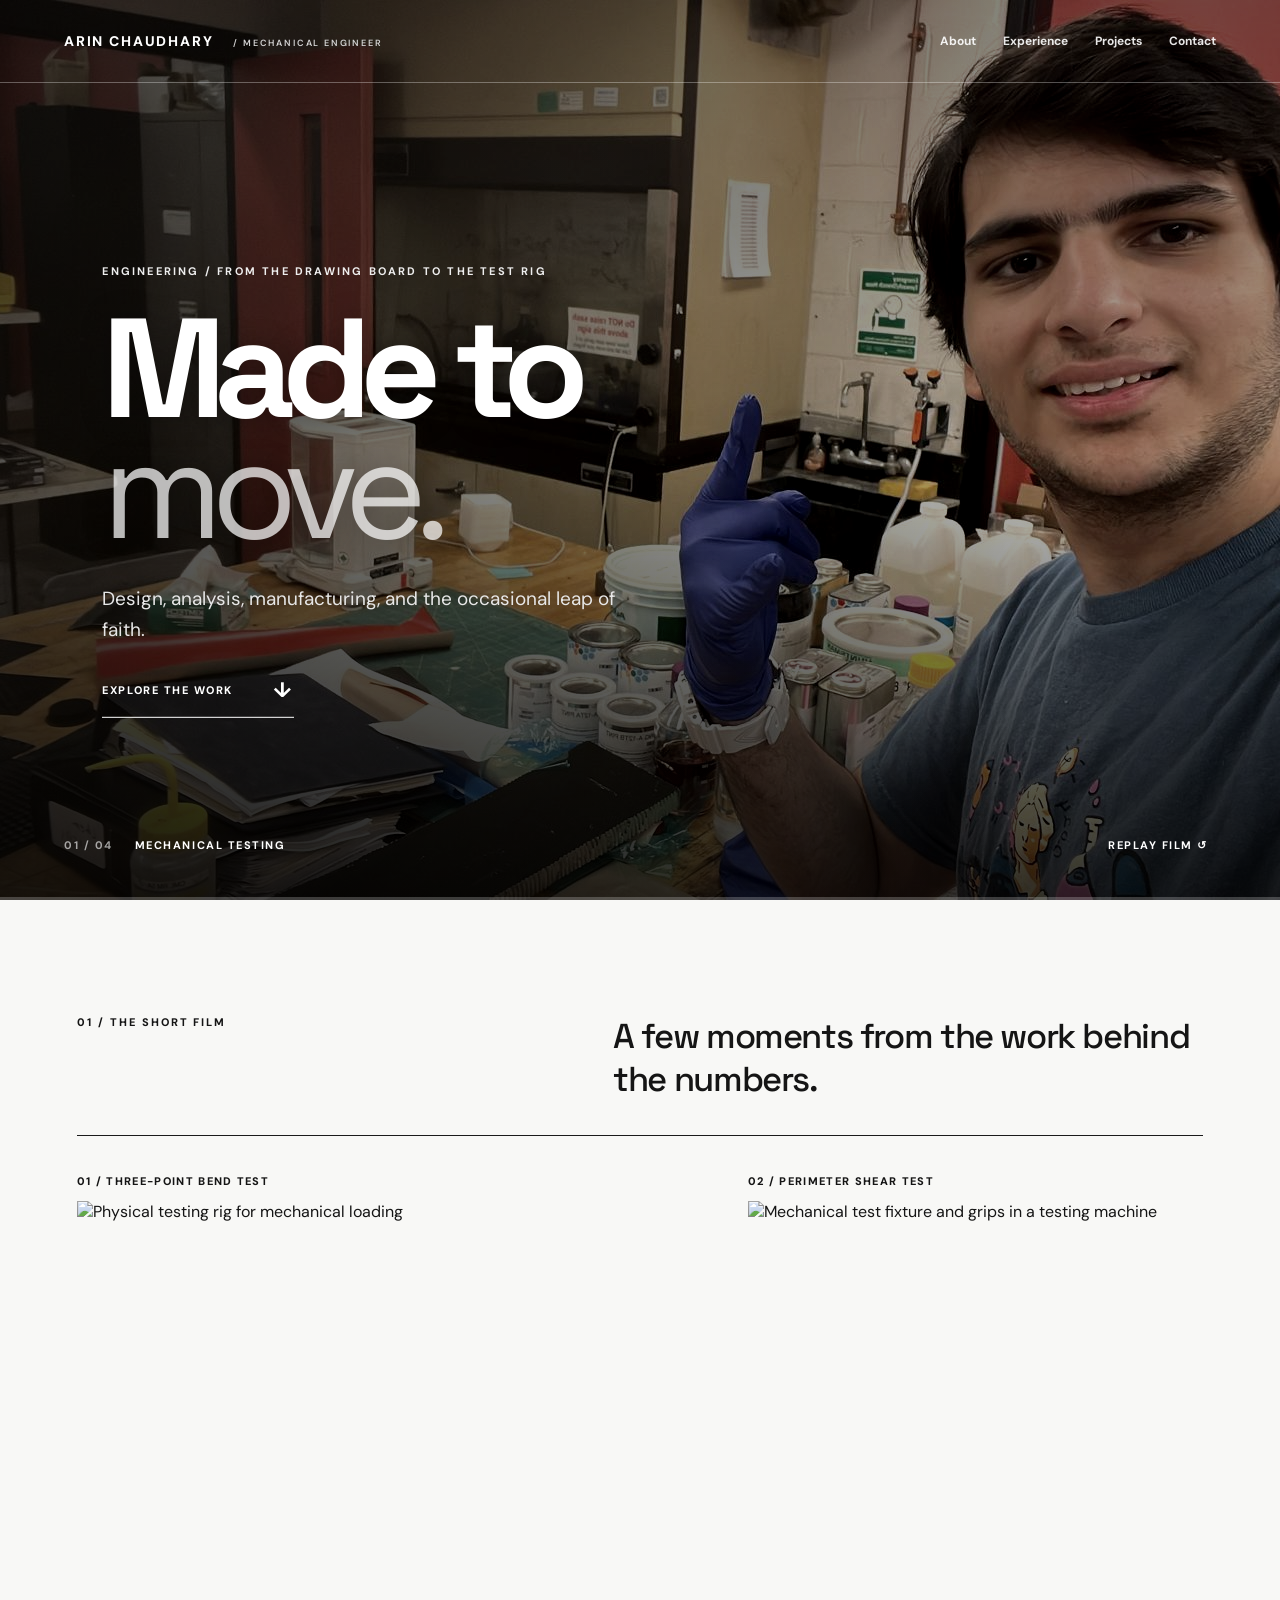
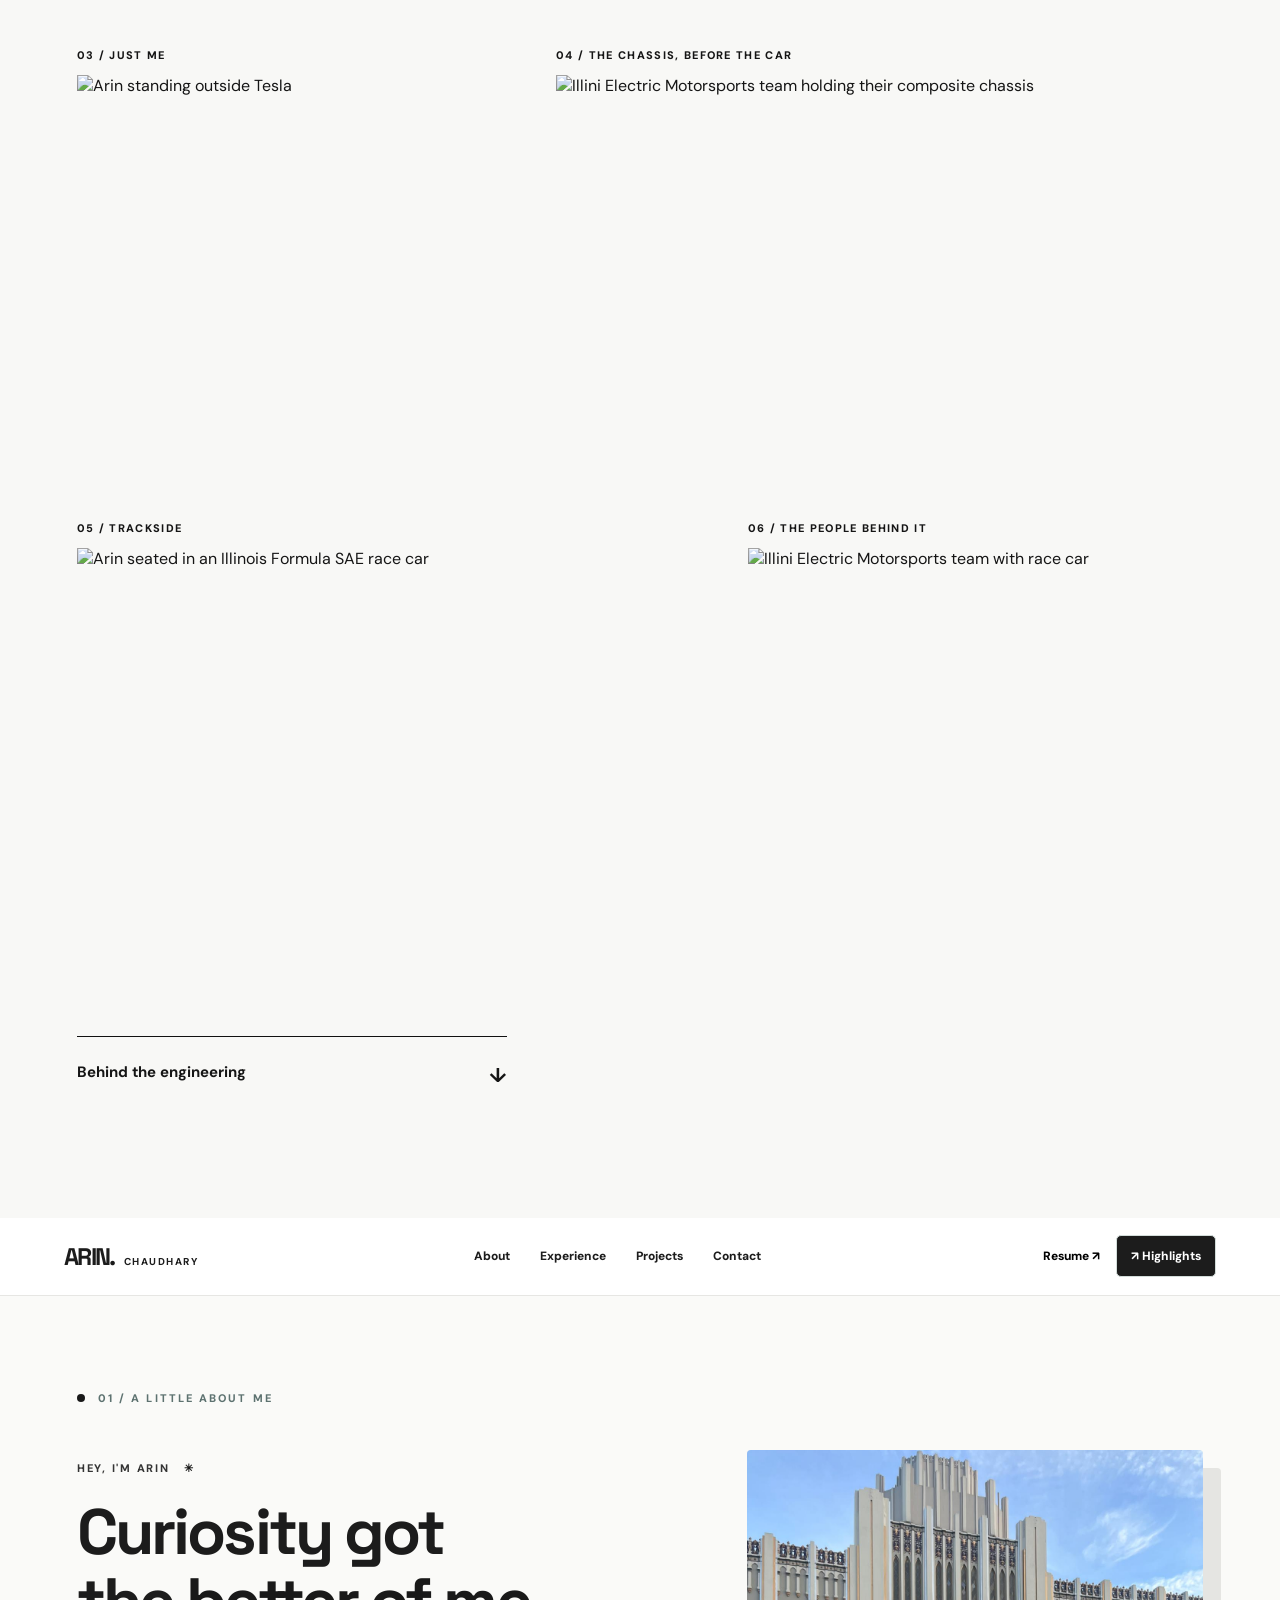
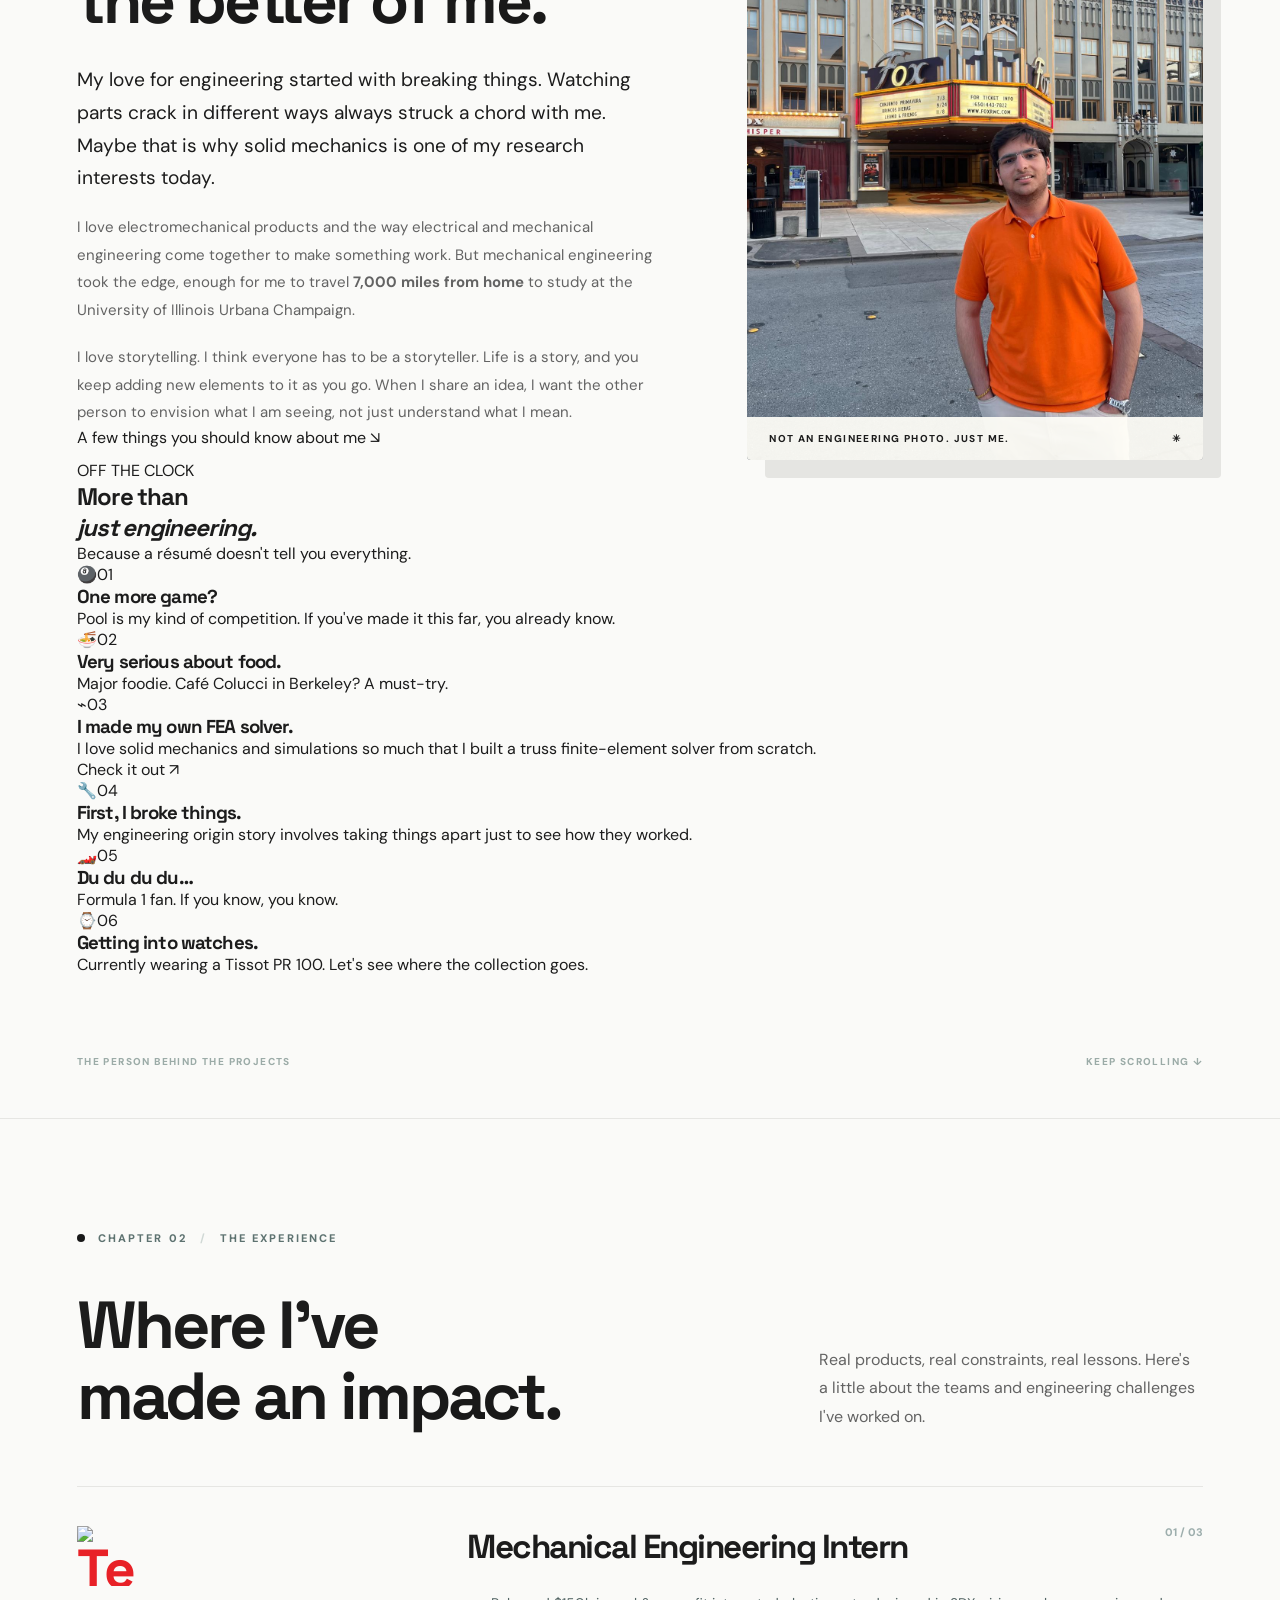
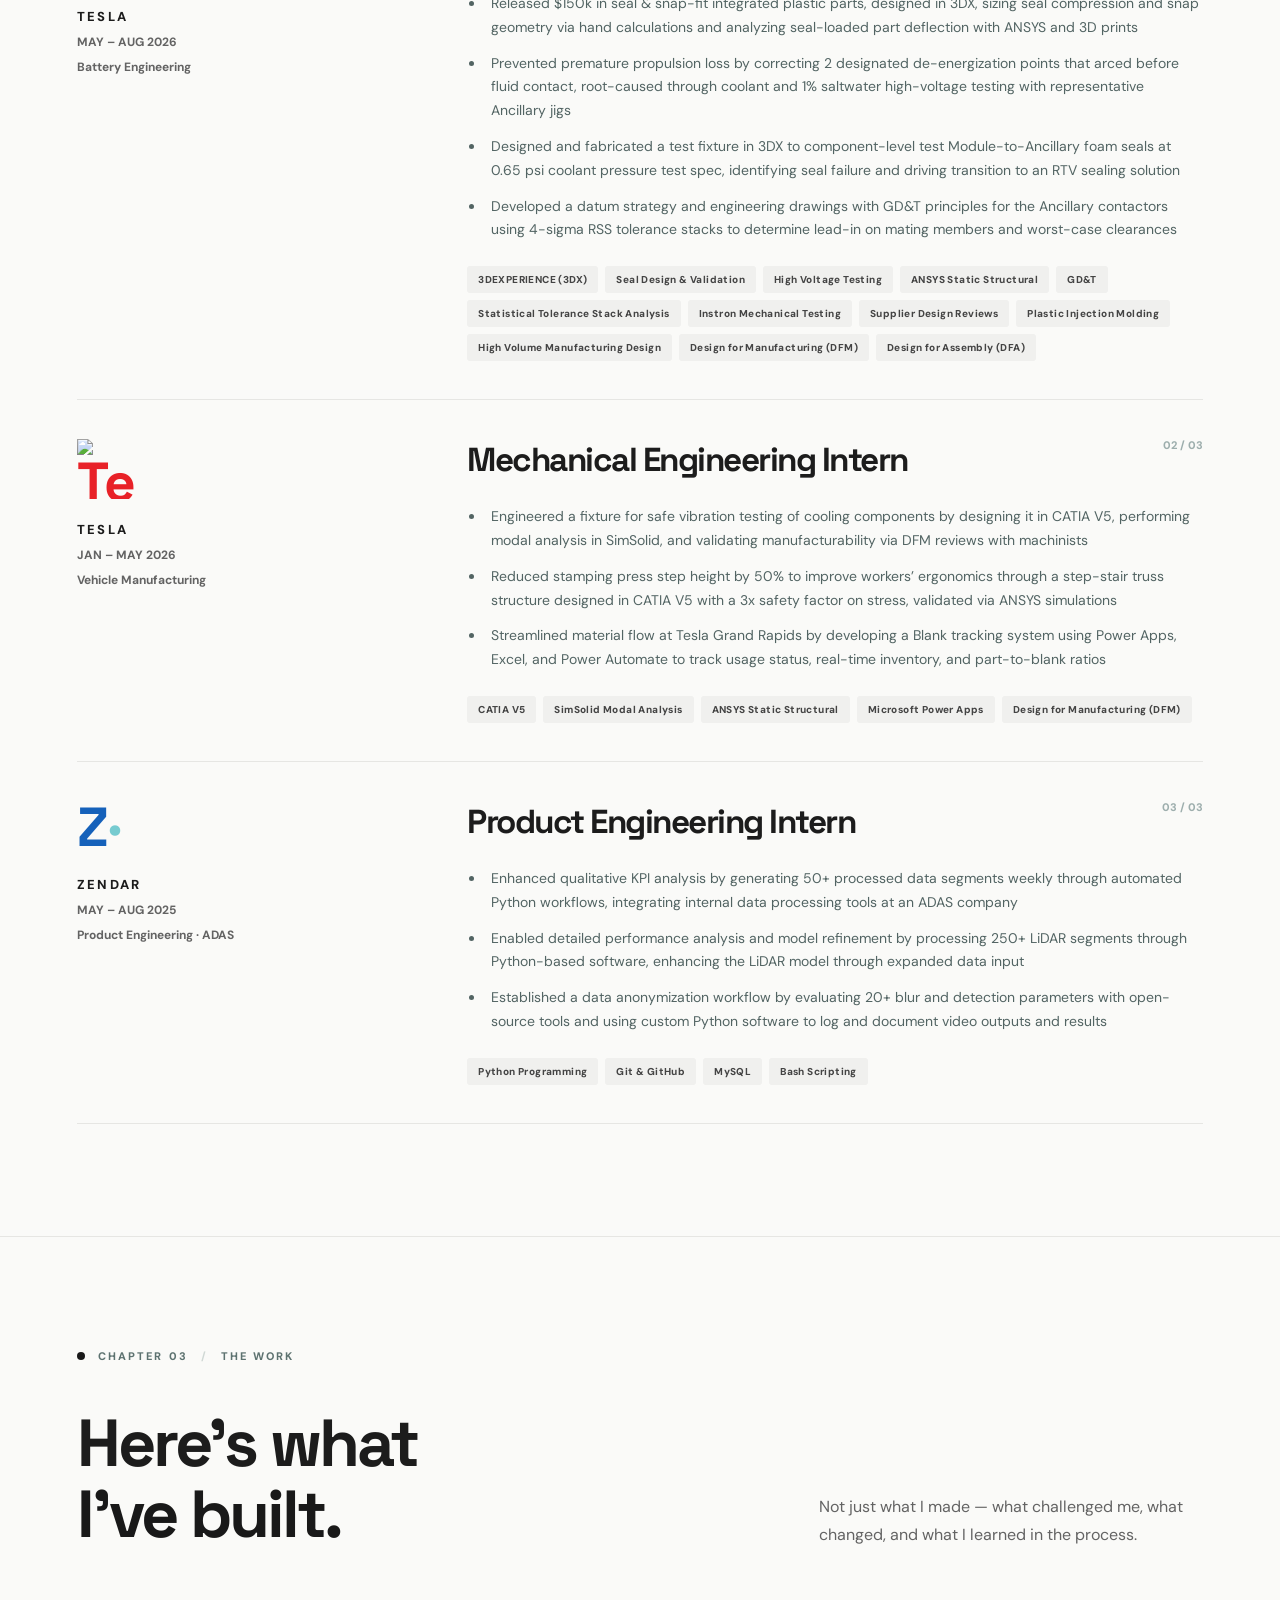
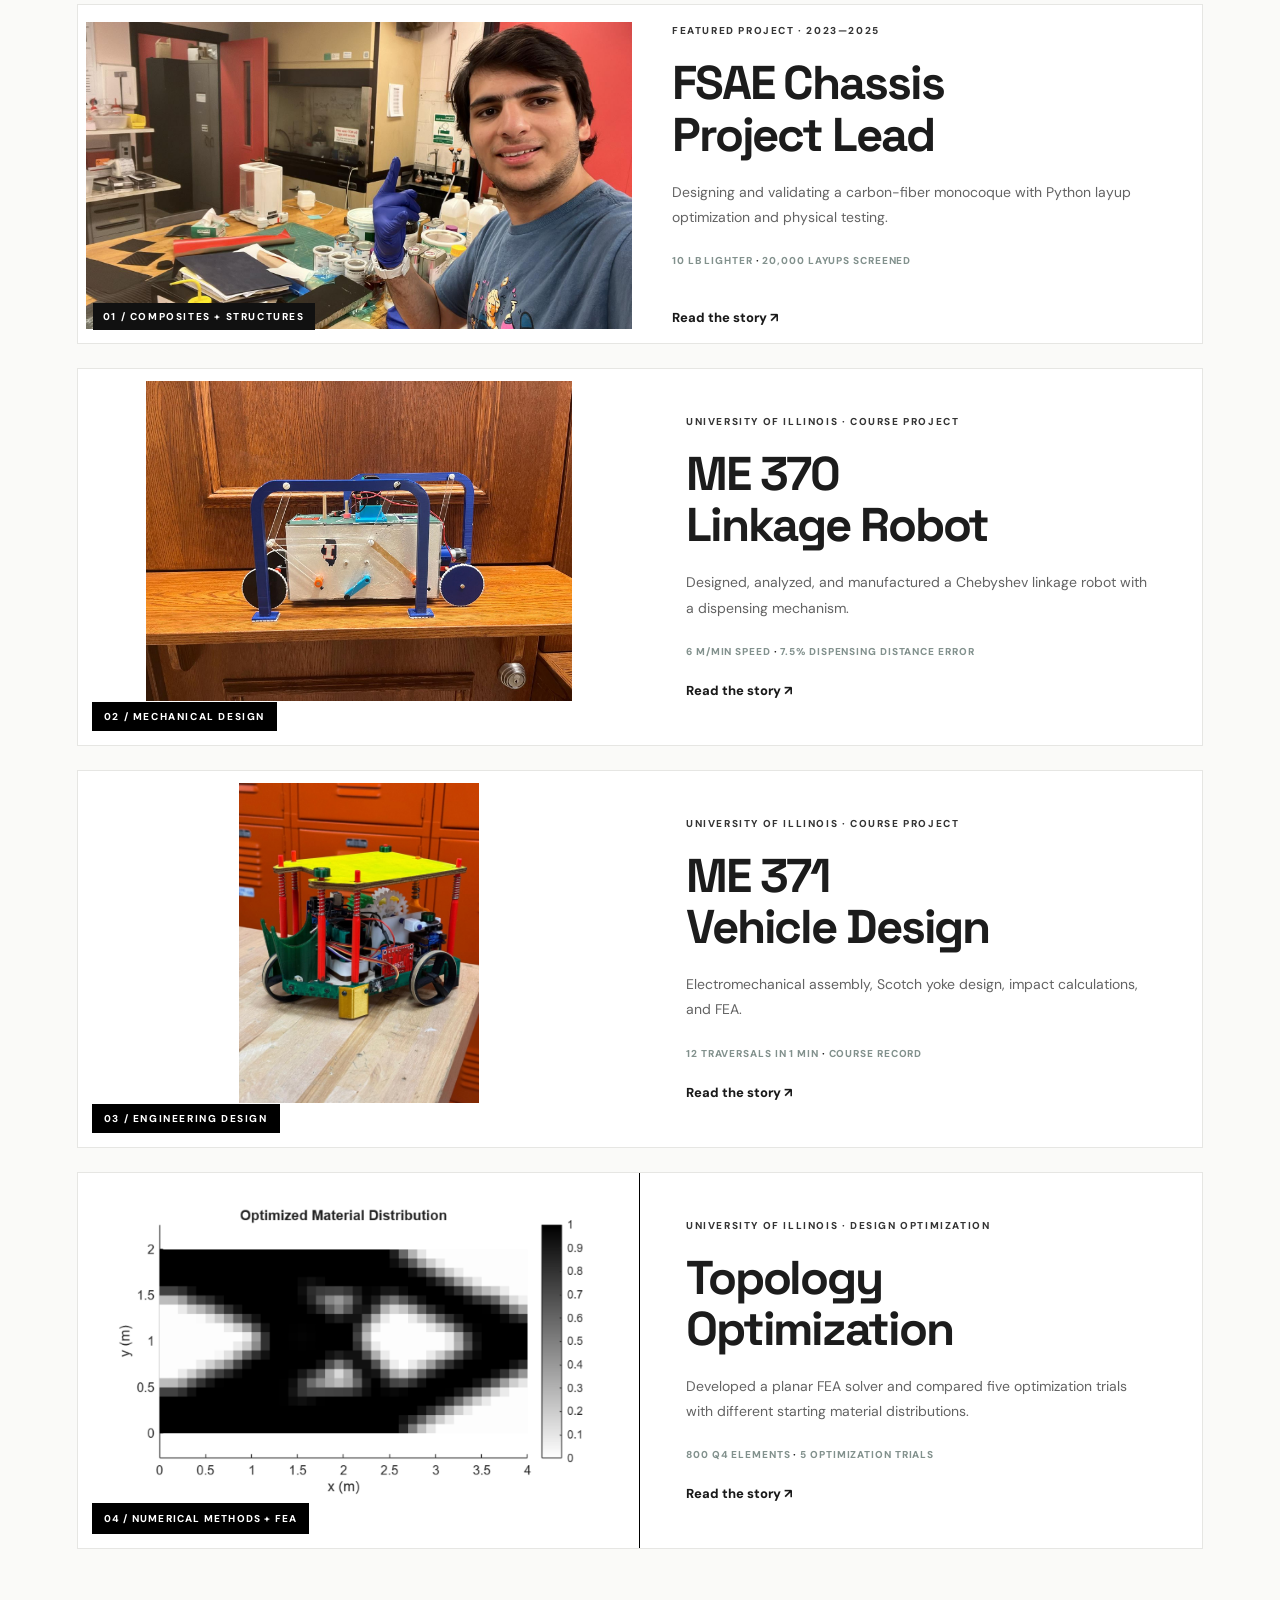
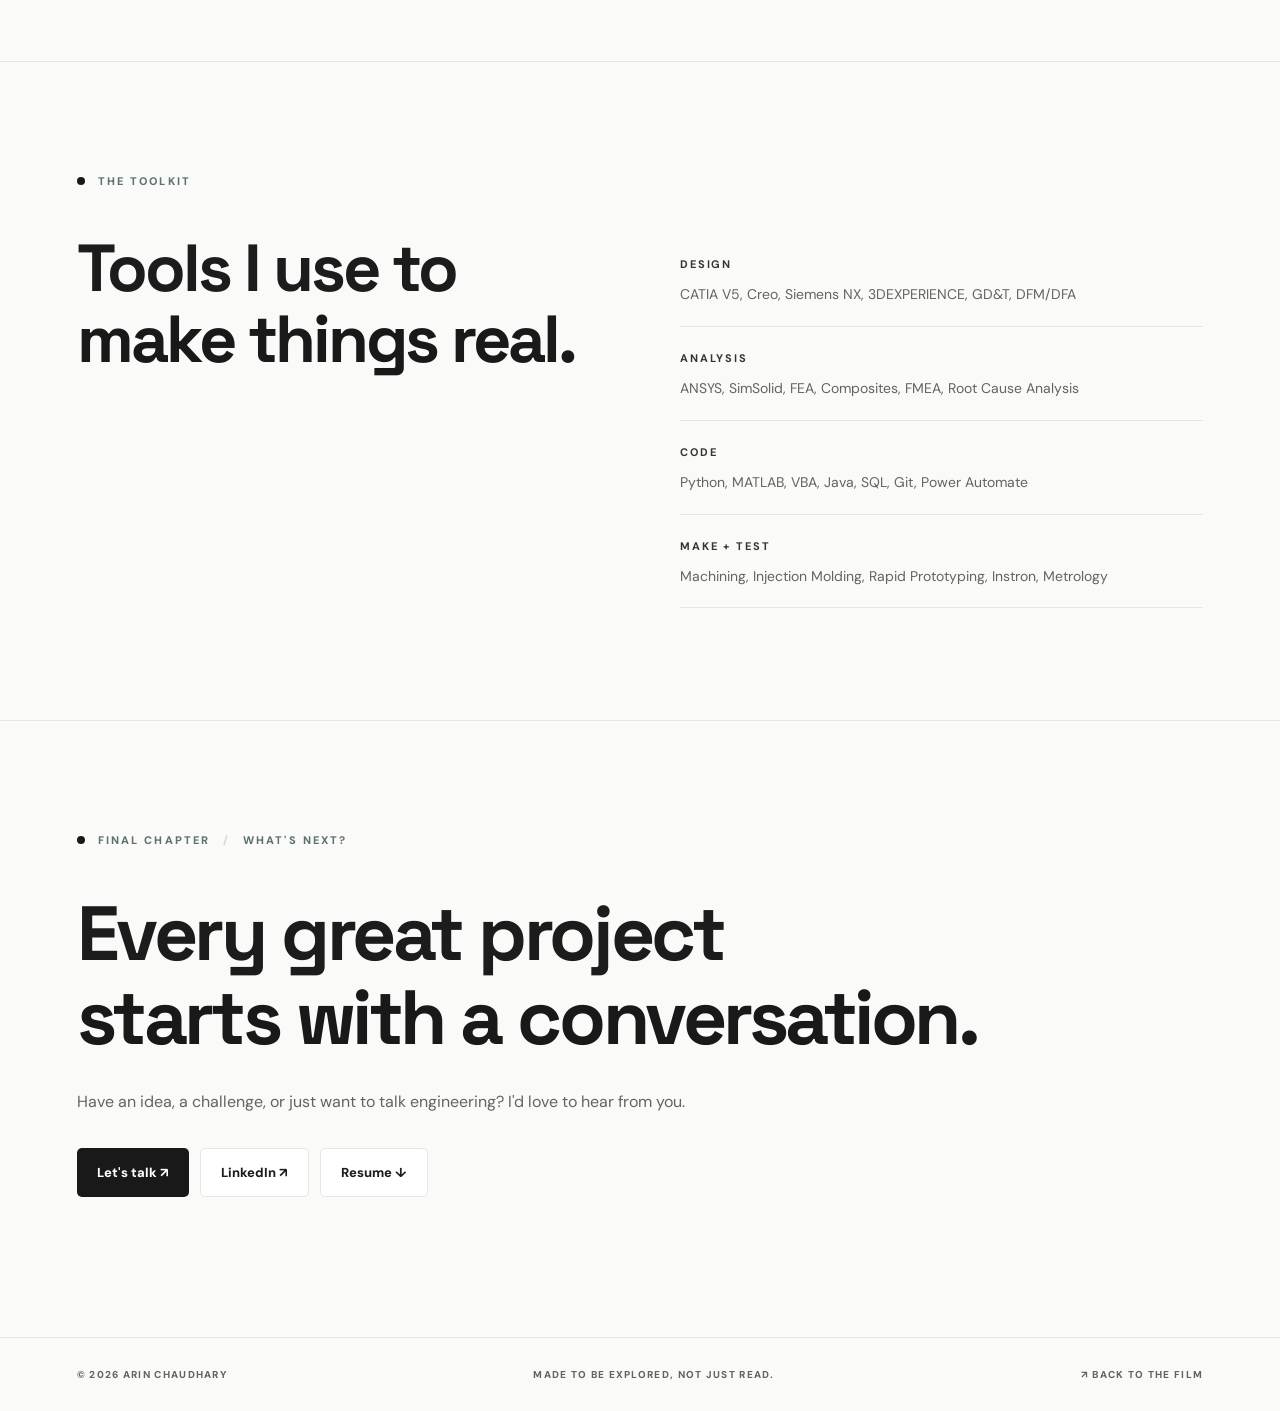
==== commit 10214c72: "Use useful replay control for silent cinematic reel" ====
--- a/index.html
+++ b/index.html
@@ -17,7 +17,7 @@
     <p class="cinema-sub">Design, analysis, manufacturing, and the occasional leap of faith.</p>
     <a class="cinema-discover" href="#highlights">Explore the work <span>↓</span></a>
   </div>
-  <div class="cinema-caption-line" aria-live="off"><div><span class="cinema-caption-counter" id="cinemaCounter">01 / 04</span><span class="cinema-caption-text" id="cinemaCaption">Mechanical testing</span></div><button type="button" id="cinemaSound" class="cinema-sound" aria-pressed="false">SOUND OFF</button></div>
+  <div class="cinema-caption-line" aria-live="off"><div><span class="cinema-caption-counter" id="cinemaCounter">01 / 04</span><span class="cinema-caption-text" id="cinemaCaption">Mechanical testing</span></div><button type="button" id="cinemaReplay" class="cinema-sound">REPLAY FILM ↺</button></div>
   <div class="cinema-progress"><span id="cinemaProgress"></span></div>
 </section>
 <section class="cinema-interlude" id="highlights" aria-label="Highlights from engineering and life">
--- a/cinematic.css
+++ b/cinematic.css
@@ -0,0 +1,35 @@
+/* Cinematic opening — dedicated to the work, not the interface. */
+html{scroll-behavior:smooth}
+.cinema{position:relative;height:100svh;min-height:640px;background:#141414;color:#fff;overflow:hidden;isolation:isolate}
+.cinema-film{position:absolute;inset:0;z-index:-2;background:#171717 url('fsae-project-thumbnail-v4.png') center/cover no-repeat}
+.cinema-film video{position:absolute;width:100%;height:100%;object-fit:cover;inset:0;filter:contrast(1.11) saturate(.73) brightness(.72)}
+.cinema-shade{position:absolute;inset:0;background:linear-gradient(90deg,rgba(0,0,0,.54),transparent 80%),linear-gradient(0deg,rgba(0,0,0,.73),transparent 47%,rgba(0,0,0,.28));pointer-events:none}
+.cinema-header{position:absolute;z-index:3;top:0;left:0;right:0;display:flex;align-items:center;justify-content:space-between;gap:25px;padding:32px clamp(22px,5vw,88px);border-bottom:1px solid #ffffff50}
+.cinema-logo{color:#fff;font:800 14px 'DM Sans',sans-serif;letter-spacing:.13em;text-decoration:none}
+.cinema-logo span{font-size:9px;font-weight:600;color:#d2d2d2;margin-left:16px}
+.cinema-header nav{display:flex;gap:27px;align-items:center}
+.cinema-header nav a{color:#fff;font-size:12px;font-weight:700;text-decoration:none;opacity:.9;transition:opacity .2s}.cinema-header nav a:hover{opacity:.5}
+.cinema-content{position:absolute;left:clamp(22px,8vw,148px);right:24px;top:51%;transform:translateY(-43%);max-width:1050px}
+.cinema-overline{font:700 11px 'DM Sans',sans-serif;letter-spacing:.2em;margin:0 0 30px;color:#eeeeee}
+.cinema-content h1{font:700 clamp(76px,11vw,182px)/.86 'Space Grotesk',sans-serif;letter-spacing:-.085em;margin:0;text-shadow:0 1px 30px #0005}
+.cinema-content h1 em{font-weight:400;font-style:normal;color:#ffffffb8}
+.cinema-sub{font-size:clamp(14px,1.5vw,19px);line-height:1.6;max-width:520px;margin:34px 0 31px;color:#e7e7e7}
+.cinema-discover{display:inline-flex;align-items:center;gap:40px;text-transform:uppercase;font:800 11px 'DM Sans',sans-serif;letter-spacing:.14em;color:#fff;border-bottom:1px solid #fff;padding-bottom:13px}
+.cinema-discover span{font-size:21px}.cinema-discover:hover{opacity:.75}
+.cinema-caption-line{position:absolute;z-index:3;bottom:40px;left:clamp(22px,5vw,88px);right:clamp(22px,5vw,88px);display:flex;align-items:center;justify-content:space-between;gap:20px;font:700 11px 'DM Sans',sans-serif;letter-spacing:.14em;text-transform:uppercase}
+.cinema-caption-line>div{display:flex;align-items:center;gap:22px}.cinema-caption-counter{color:#ffffff9c}.cinema-caption-text{color:#fff}
+.cinema-sound{font:inherit;letter-spacing:inherit;color:#fff;border:0;background:none;cursor:pointer;padding:8px}
+.cinema-progress{position:absolute;bottom:0;left:0;right:0;height:3px;background:#ffffff38}.cinema-progress span{display:block;height:100%;width:0;background:#fff}
+.cinema-interlude{background:#f8f8f6;padding:115px clamp(20px,6vw,105px) 105px;color:#151515}
+.cinema-interlude-head{display:flex;justify-content:space-between;align-items:start;gap:30px;padding:0 0 34px;border-bottom:1px solid #1b1b1b;margin-bottom:38px}
+.cinema-interlude-head span{font-size:11px;letter-spacing:.18em;font-weight:800}.cinema-interlude-head p{font:500 clamp(22px,2.7vw,38px)/1.25 'Space Grotesk',sans-serif;letter-spacing:-.04em;max-width:590px;margin:0}
+.cinema-frames{display:grid;grid-template-columns:repeat(12,minmax(0,1fr));gap:24px}
+.cinema-frame{grid-column:span 5;min-width:0;margin:0;position:relative}.cinema-frame-wide{grid-column:span 7}.cinema-frame-narrow{grid-column:span 5}
+.cinema-frame figcaption{font-size:11px;font-weight:800;letter-spacing:.12em;text-transform:uppercase;padding:0 0 13px;margin:0;border:0}
+.cinema-frame img{width:100%;height:clamp(265px,33vw,535px);object-fit:cover;display:block;filter:saturate(.82)}
+.cinema-frame:nth-child(3) img{object-position:center 45%}.cinema-frame:nth-child(4) img{object-position:center 55%}.cinema-frame:nth-child(5) img{object-position:center 50%}
+.cinema-next{display:flex;justify-content:space-between;max-width:430px;font:700 15px 'DM Sans',sans-serif;border-top:1px solid #111;margin-top:65px;padding:25px 0}
+.cinema-next span{font-size:20px}
+@media(max-width:850px){.cinema-header{padding:25px}.cinema-logo span{display:none}.cinema-header nav{gap:16px}.cinema-content{left:30px}.cinema-frames{gap:17px}.cinema-frame,.cinema-frame-wide,.cinema-frame-narrow{grid-column:span 6}.cinema-frame img{height:350px}.cinema-interlude-head{display:block}.cinema-interlude-head p{margin-top:20px}}
+@media(max-width:600px){.cinema{min-height:590px}.cinema-header nav{gap:9px}.cinema-header nav a{font-size:10px}.cinema-logo{font-size:11px}.cinema-content h1{font-size:clamp(66px,17vw,110px)}.cinema-overline{font-size:9px;line-height:1.6;margin-bottom:20px}.cinema-sub{max-width:330px;margin:25px 0}.cinema-caption-line{bottom:34px;font-size:9px}.cinema-caption-line>div{gap:8px}.cinema-sound{font-size:9px}.cinema-interlude{padding:75px 18px}.cinema-frame,.cinema-frame-wide,.cinema-frame-narrow{grid-column:1/-1}.cinema-frame img{height:400px}.cinema-frames{gap:28px}}
+@media(prefers-reduced-motion:reduce){html{scroll-behavior:auto}.cinema-film video{display:none}}
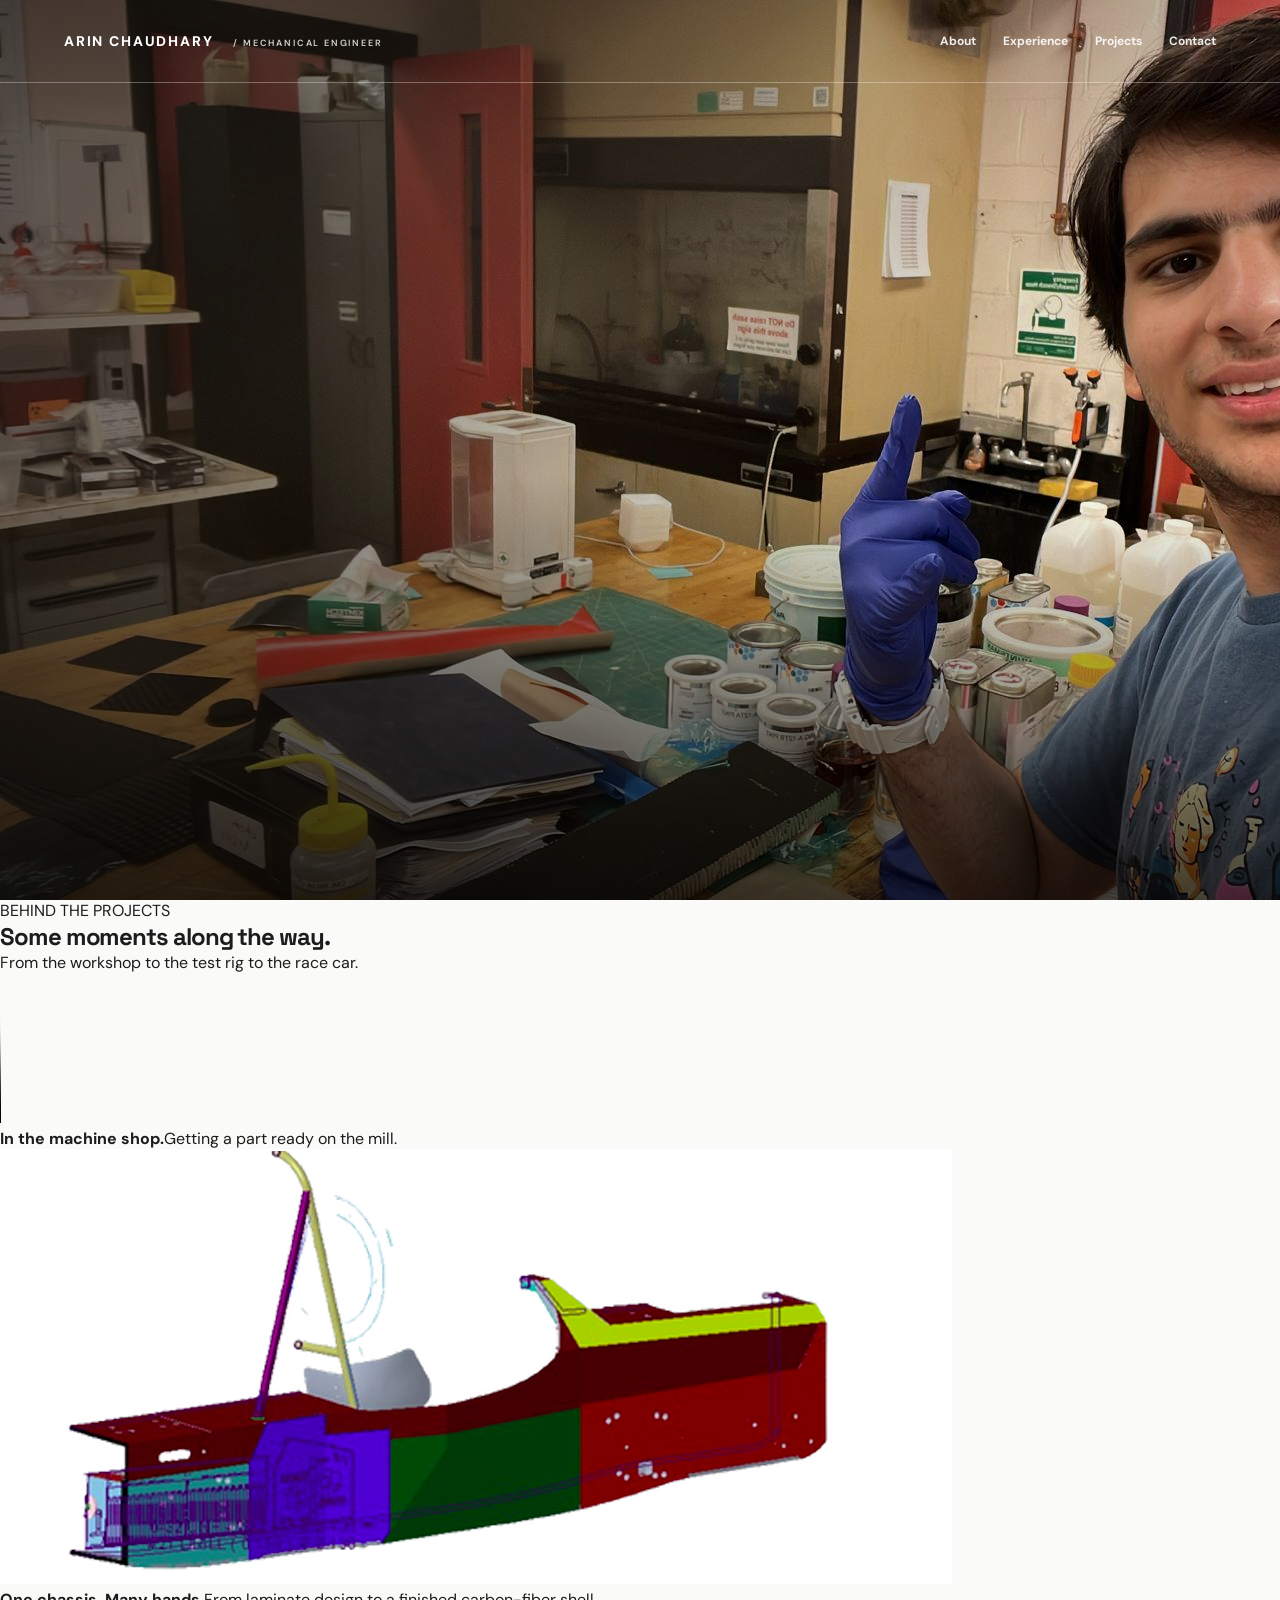
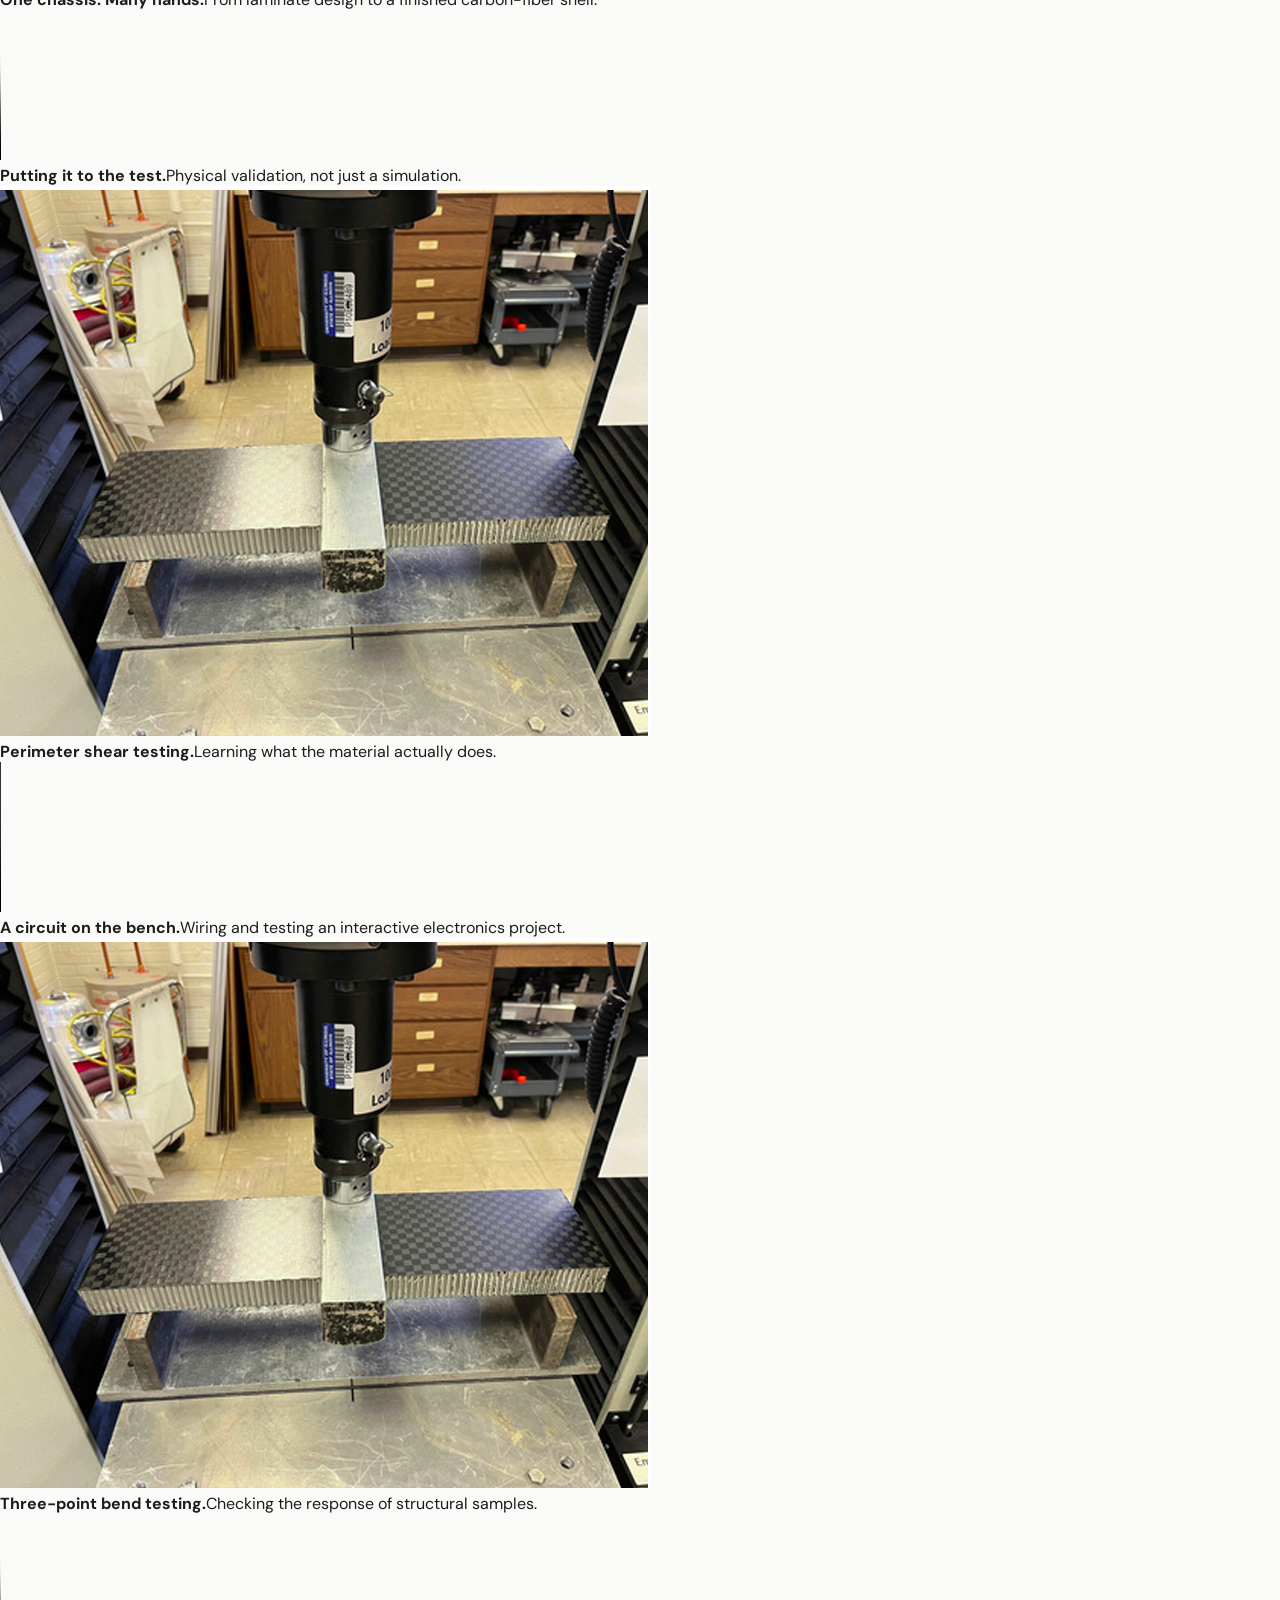
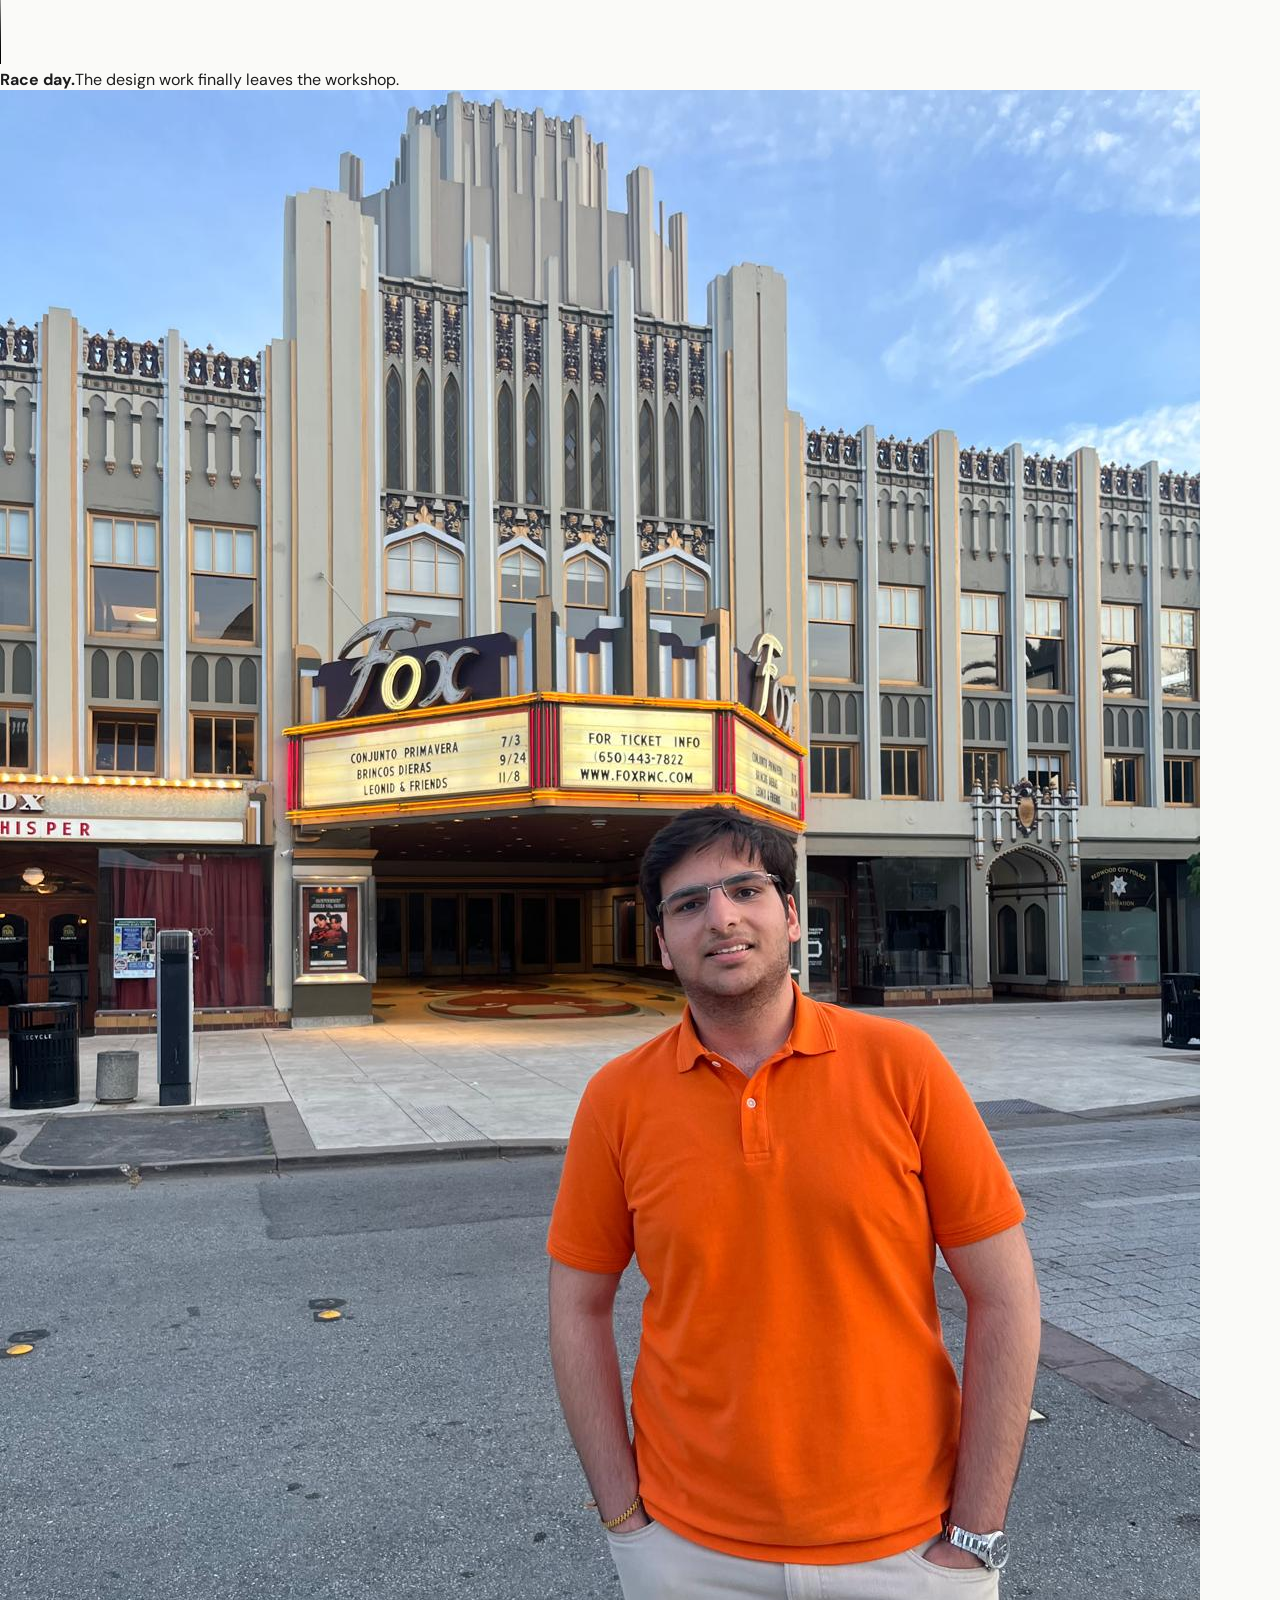
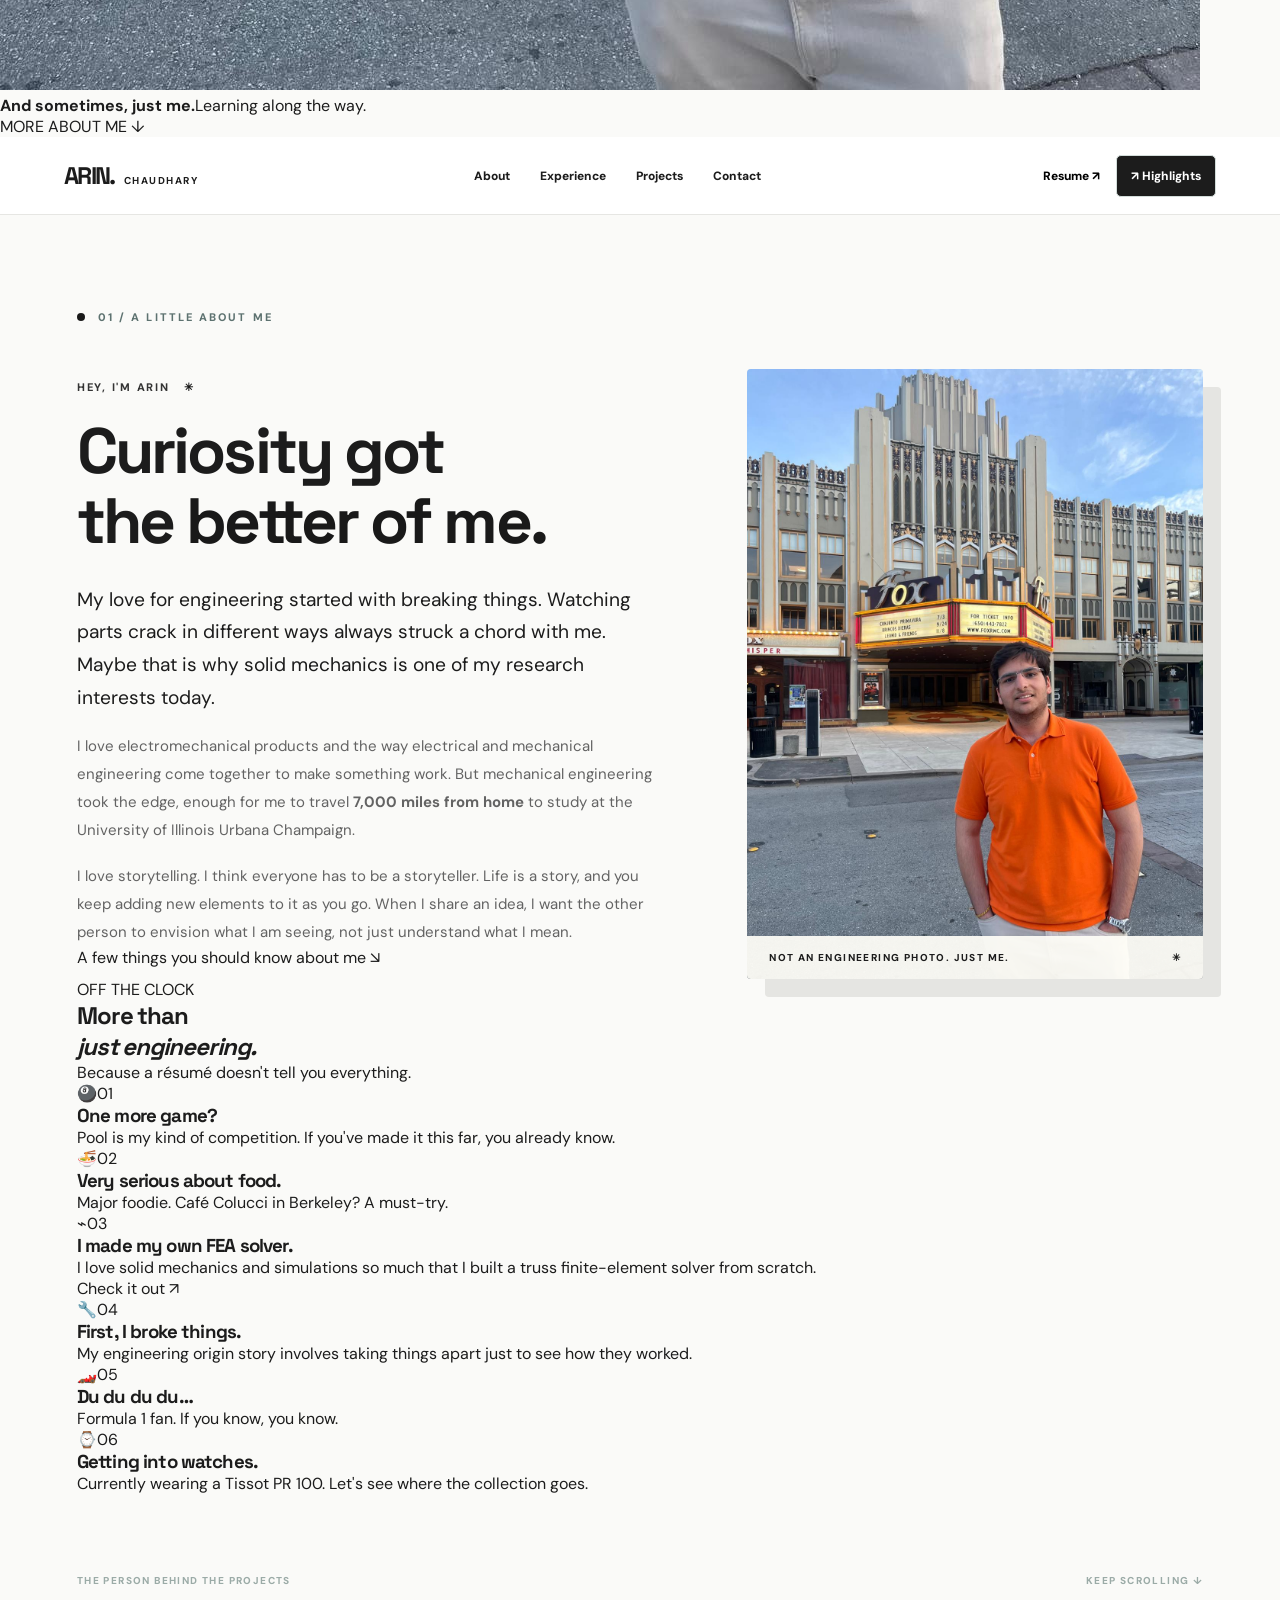
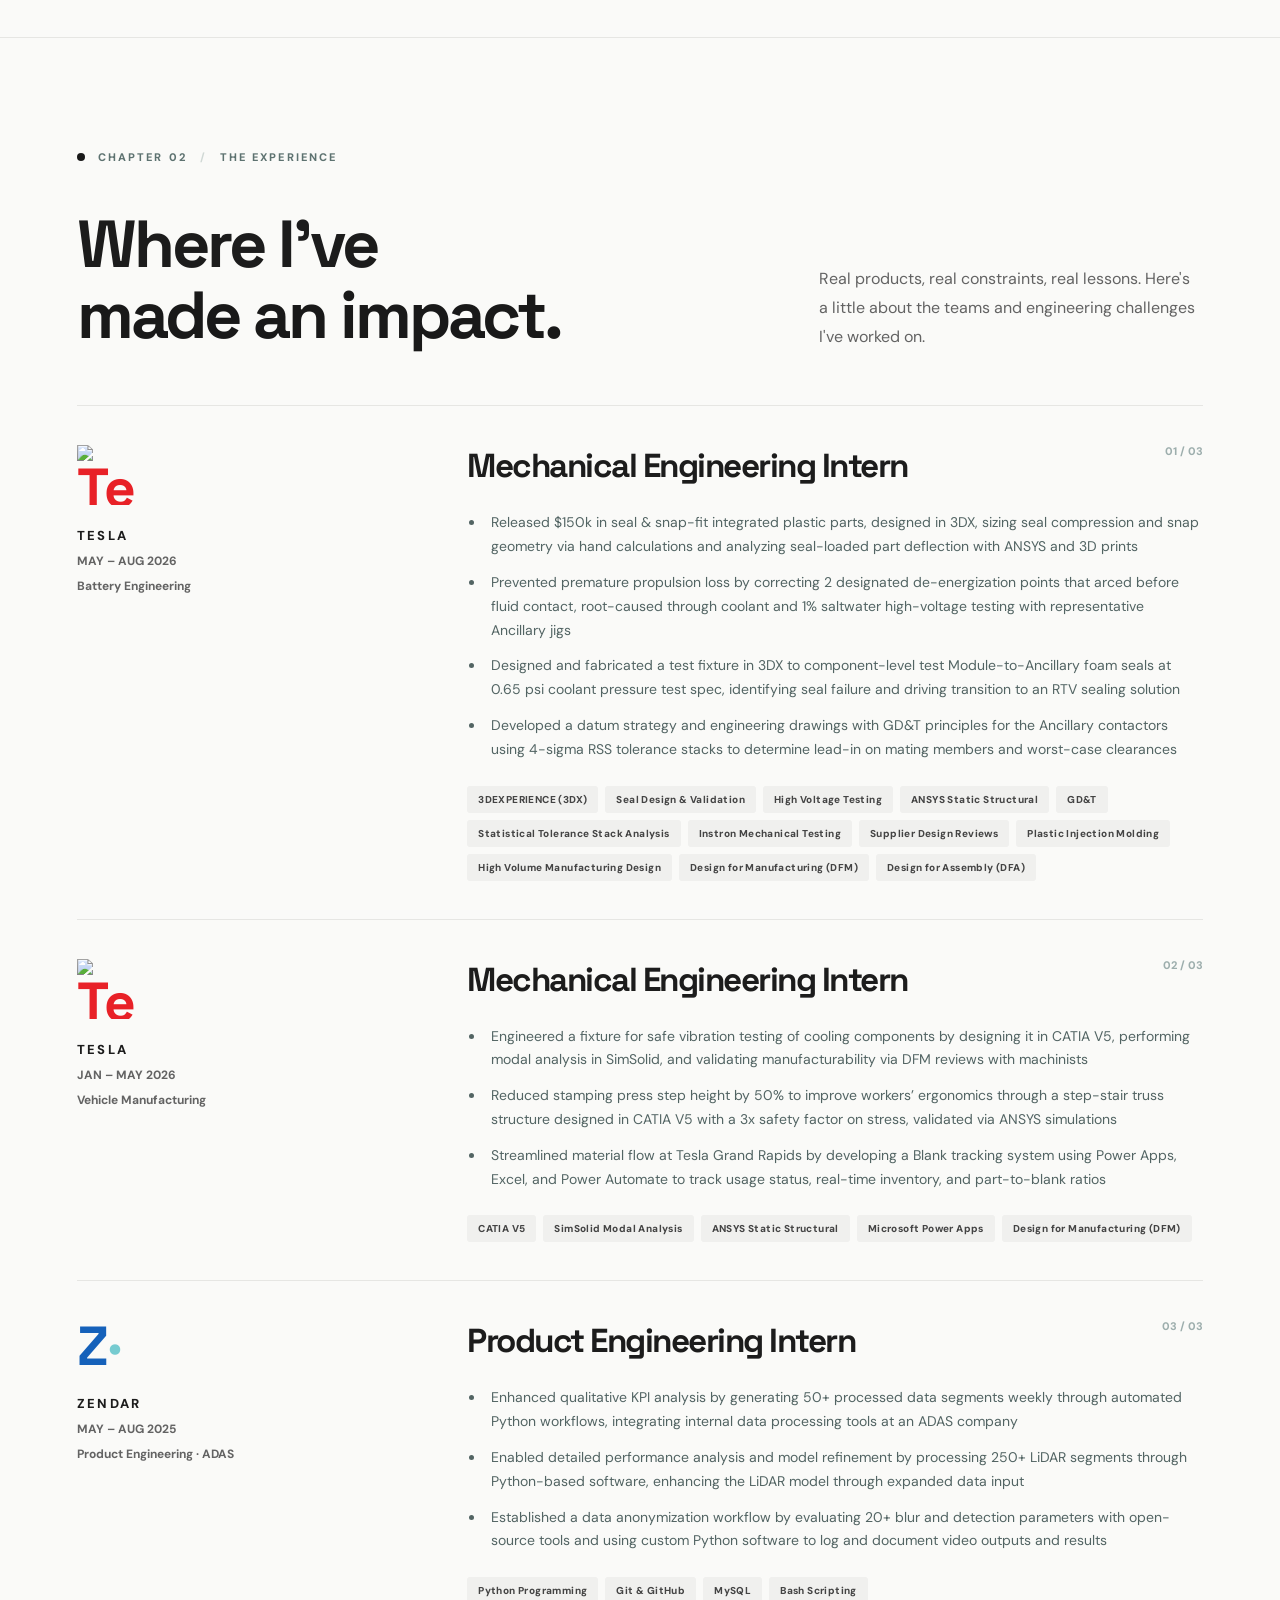
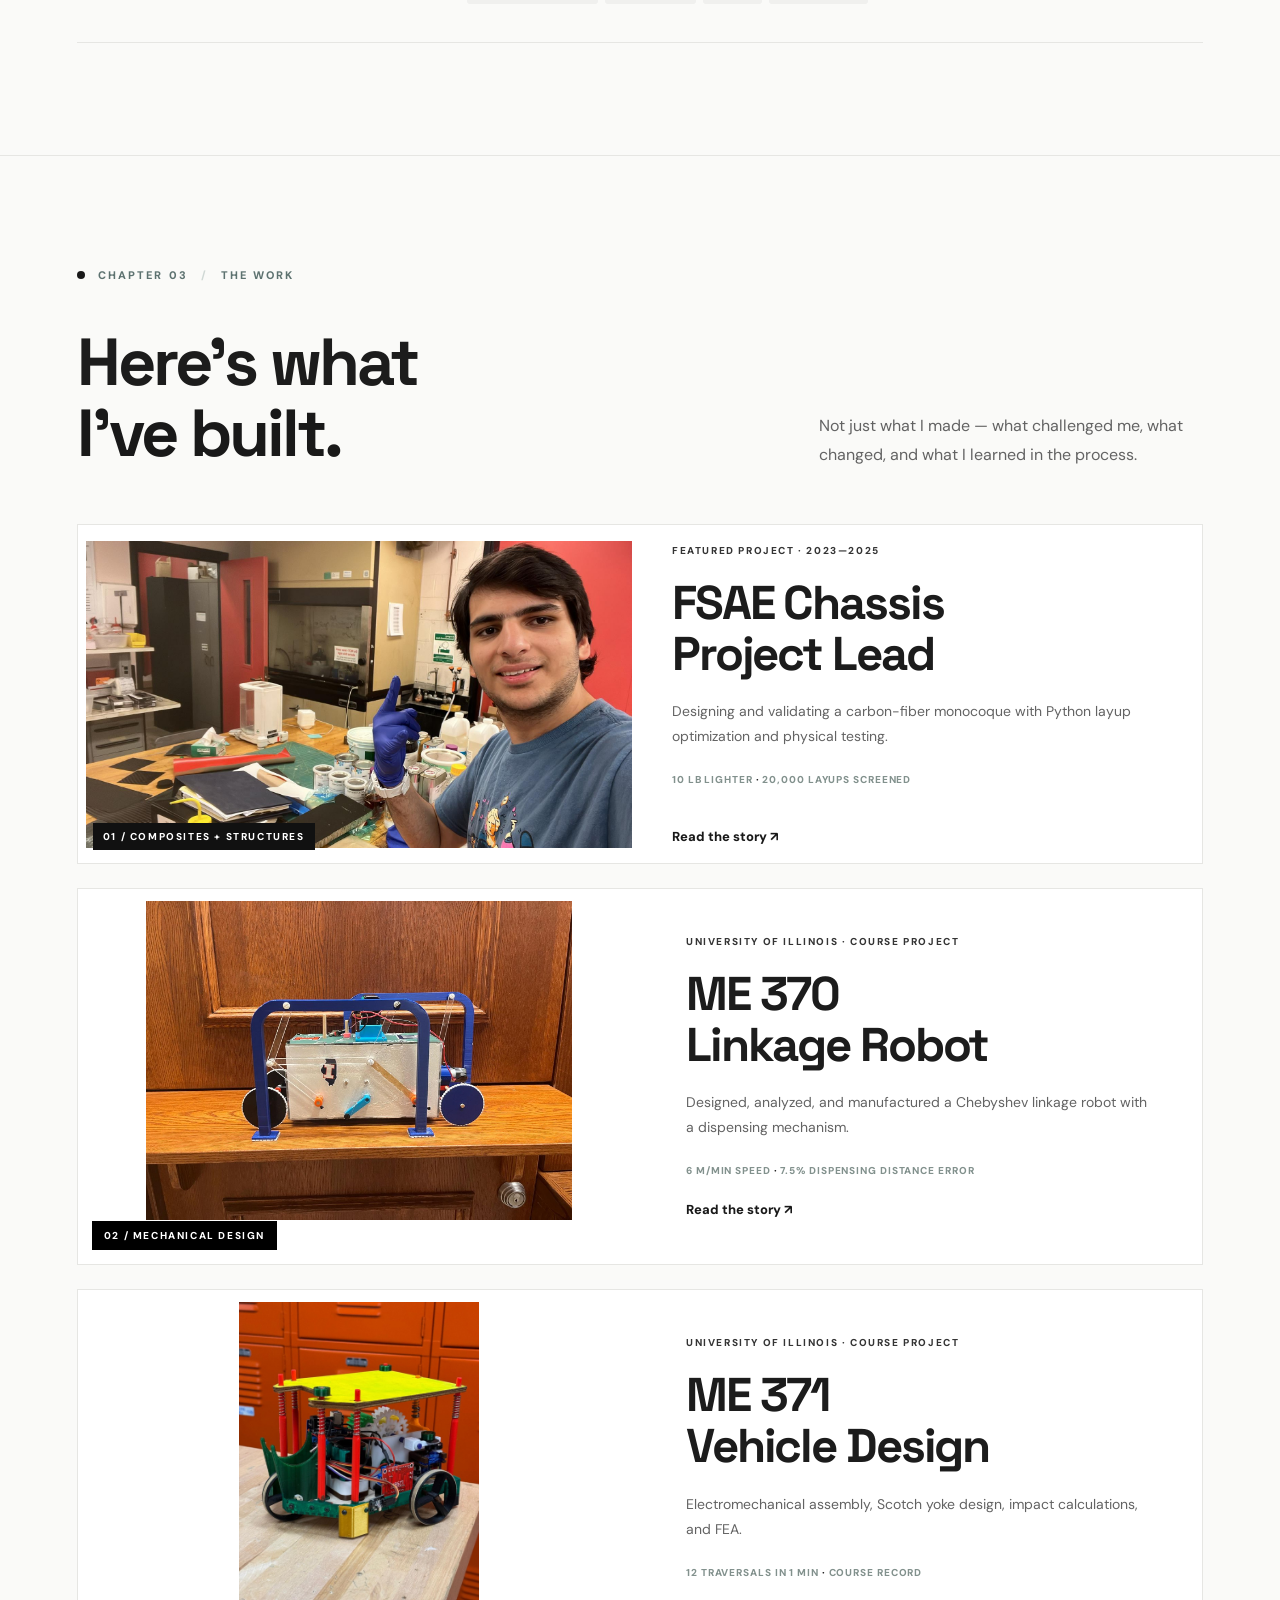
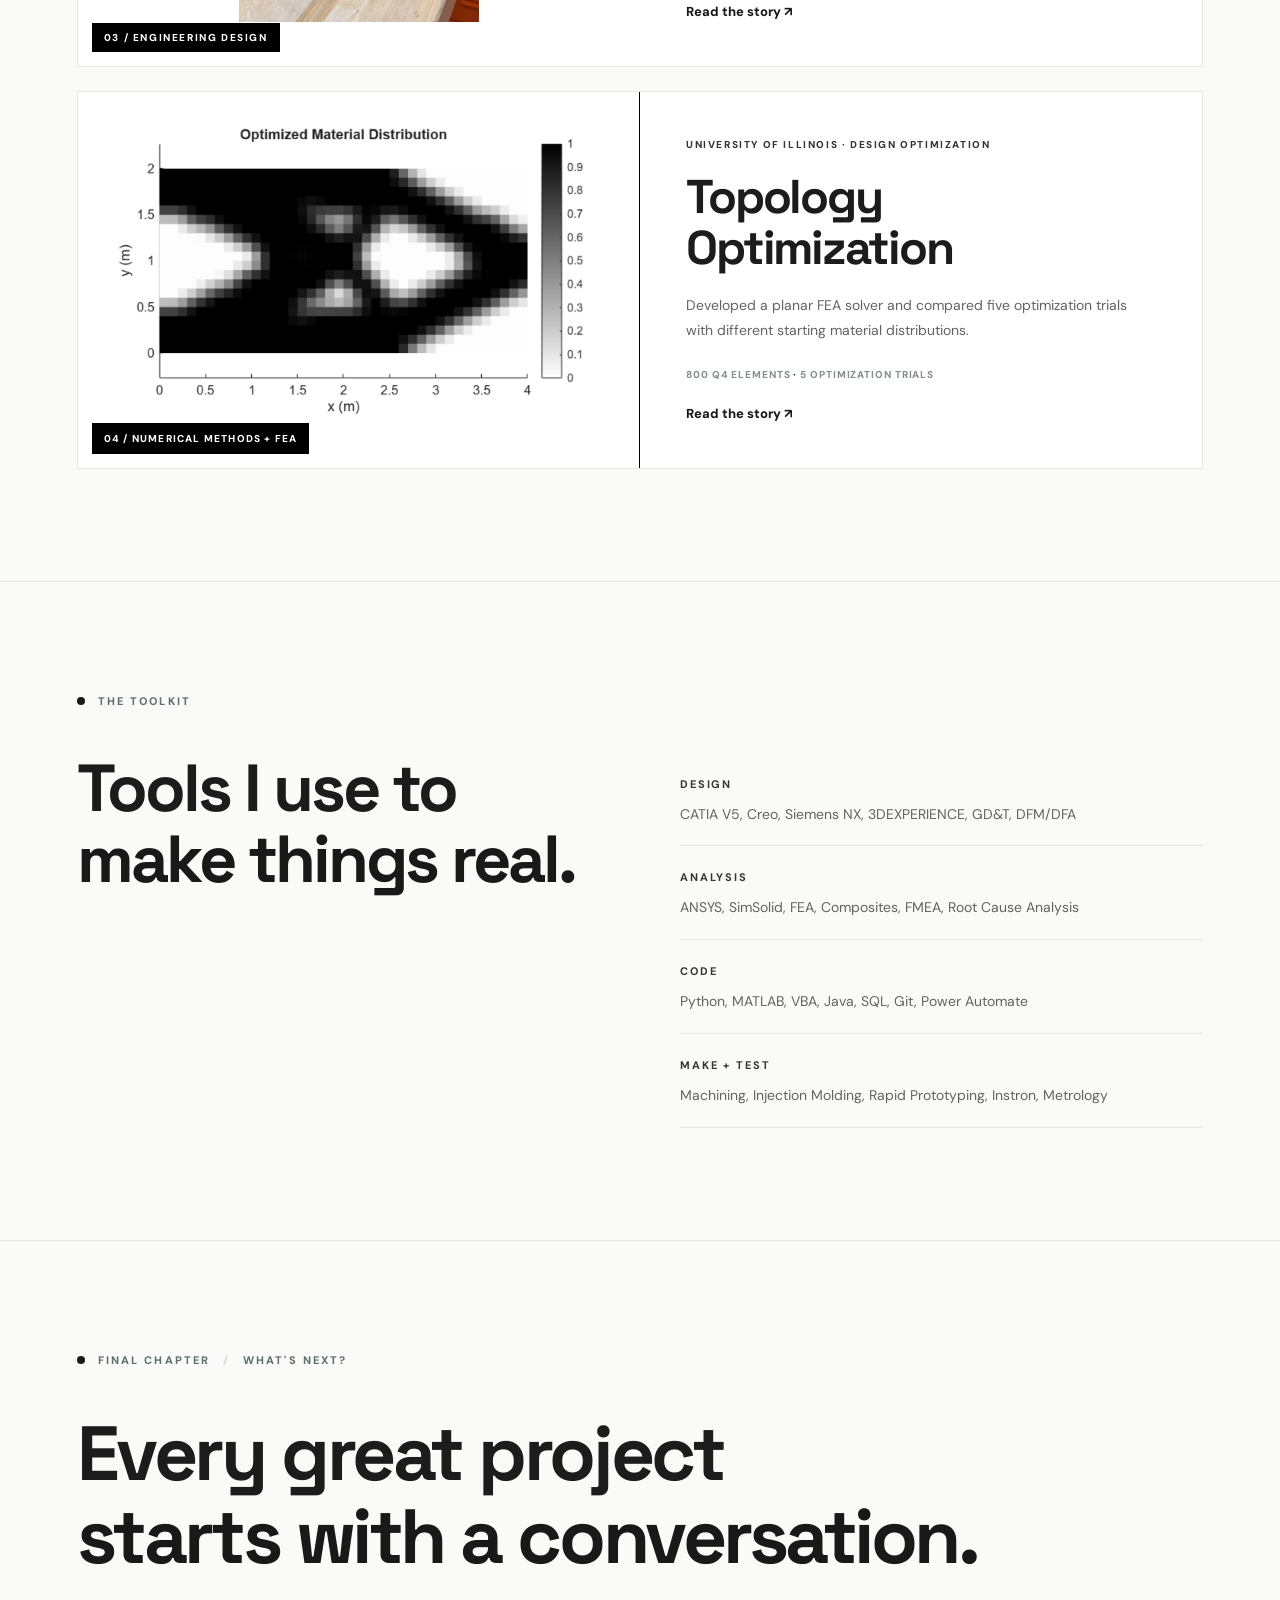
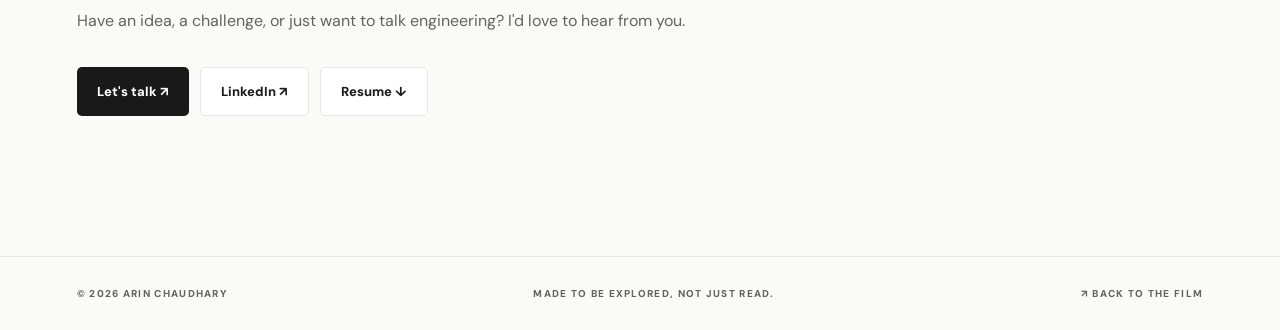
==== commit 0874db6e: "Use authentic photo hero and original video/photo gallery without generated reel" ====
--- a/index.html
+++ b/index.html
@@ -1,36 +1,59 @@
 <!DOCTYPE html>
 
-<html lang="en"><head><meta charset="utf-8"/><meta content="width=device-width,initial-scale=1" name="viewport"/><meta content="#fafaf8" name="theme-color"/><meta content="Arin Chaudhary — mechanical engineer, builder, and storyteller. An interactive pool game and a personal engineering portfolio." name="description"/><title>Arin Chaudhary | A Little Pool &amp; A Lot of Engineering</title><link href="https://fonts.googleapis.com" rel="preconnect"/><link crossorigin="" href="https://fonts.gstatic.com" rel="preconnect"/><link href="https://fonts.googleapis.com/css2?family=DM+Sans:wght@400;500;600;700;800&amp;family=Space+Grotesk:wght@400;500;600;700&amp;display=swap" rel="stylesheet"/><link href="styles.css?v=thumbnail-20261123-4" rel="stylesheet"/><link href="cinematic.css" rel="stylesheet"/></head>
+<html lang="en"><head><meta charset="utf-8"/><meta content="width=device-width,initial-scale=1" name="viewport"/><meta content="#fafaf8" name="theme-color"/><meta content="Arin Chaudhary — mechanical engineer, builder, and storyteller. Engineering, mechanics, manufacturing, and a personal portfolio." name="description"/><title>Arin Chaudhary | Engineering, Projects &amp; Stories</title><link href="https://fonts.googleapis.com" rel="preconnect"/><link crossorigin="" href="https://fonts.gstatic.com" rel="preconnect"/><link href="https://fonts.googleapis.com/css2?family=DM+Sans:wght@400;500;600;700;800&amp;family=Space+Grotesk:wght@400;500;600;700&amp;display=swap" rel="stylesheet"/><link href="styles.css?v=thumbnail-20261123-4" rel="stylesheet"/><link href="cinematic.css" rel="stylesheet"/></head>
 <body>
-<section class="cinema" id="cinema" aria-label="Engineering in motion">
-  <div class="cinema-film">
-    <video id="cinemaVideo" autoplay muted loop playsinline preload="metadata" poster="fsae-project-thumbnail-v4.png" aria-label="Mechanical testing, machining and Formula SAE engineering highlights"><source src="assets/cinema/hero-reel.mp4" type="video/mp4"></video>
-    <div class="cinema-shade"></div>
+<section class="cinema cinematic-hero" id="cinema" aria-label="Portfolio opening">
+  <div class="cinematic-hero-image">
+    <img src="assets/cinema/fsae-hero.jpg" onerror="this.onerror=null;this.src='fsae-project-thumbnail-v4.png'" alt="Arin sitting in an Illinois Formula SAE race car" fetchpriority="high">
   </div>
+  <div class="cinema-shade"></div>
   <header class="cinema-header">
     <a class="cinema-logo" href="#about">ARIN CHAUDHARY<span> / MECHANICAL ENGINEER</span></a>
     <nav aria-label="Main navigation"><a href="#about">About</a><a href="#experience">Experience</a><a href="#projects">Projects</a><a href="#contact">Contact</a></nav>
   </header>
-  <div class="cinema-content">
-    <p class="cinema-overline">ENGINEERING / FROM THE DRAWING BOARD TO THE TEST RIG</p>
-    <h1>Made to<br><em>move.</em></h1>
-    <p class="cinema-sub">Design, analysis, manufacturing, and the occasional leap of faith.</p>
-    <a class="cinema-discover" href="#highlights">Explore the work <span>↓</span></a>
+  <div class="cinematic-hero-content">
+    <h1>Hi, I'm Arin.</h1>
+    <p>I like building things, testing them, and figuring out what makes them work.</p>
+    <a href="#highlights" class="cinematic-scroll">A LITTLE LOOK AT MY WORK <span>↓</span></a>
   </div>
-  <div class="cinema-caption-line" aria-live="off"><div><span class="cinema-caption-counter" id="cinemaCounter">01 / 04</span><span class="cinema-caption-text" id="cinemaCaption">Mechanical testing</span></div><button type="button" id="cinemaReplay" class="cinema-sound">REPLAY FILM ↺</button></div>
-  <div class="cinema-progress"><span id="cinemaProgress"></span></div>
 </section>
-<section class="cinema-interlude" id="highlights" aria-label="Highlights from engineering and life">
-  <div class="cinema-interlude-head"><span>01 / THE SHORT FILM</span><p>A few moments from the work behind the numbers.</p></div>
-  <div class="cinema-frames">
-    <figure class="cinema-frame cinema-frame-wide"><figcaption>01 / Three-point bend test</figcaption><img src="assets/cinema/three-point-bend.jpg" alt="Physical testing rig for mechanical loading" loading="lazy"></figure>
-    <figure class="cinema-frame cinema-frame-narrow"><figcaption>02 / Perimeter shear test</figcaption><img src="assets/cinema/perimeter-shear-test.jpg" alt="Mechanical test fixture and grips in a testing machine" loading="lazy"></figure>
-    <figure class="cinema-frame cinema-frame-narrow"><figcaption>03 / Just me</figcaption><img src="assets/cinema/just-me-tesla.jpg" alt="Arin standing outside Tesla" loading="lazy"></figure>
-    <figure class="cinema-frame cinema-frame-wide"><figcaption>04 / The chassis, before the car</figcaption><img src="assets/cinema/composite-chassis.jpg" alt="Illini Electric Motorsports team holding their composite chassis" loading="lazy"></figure>
-    <figure class="cinema-frame cinema-frame-wide"><figcaption>05 / Trackside</figcaption><img src="assets/cinema/fsae-racecar.jpg" alt="Arin seated in an Illinois Formula SAE race car" loading="lazy"></figure>
-    <figure class="cinema-frame cinema-frame-narrow"><figcaption>06 / The people behind it</figcaption><img src="assets/cinema/fsae-crew.jpg" alt="Illini Electric Motorsports team with race car" loading="lazy"></figure>
+<section class="cinematic-gallery" id="highlights" aria-label="Engineering and life highlights">
+  <div class="cinematic-gallery-intro"><p>BEHIND THE PROJECTS</p><h2>Some moments along the way.</h2><span>From the workshop to the test rig to the race car.</span></div>
+  <div class="cinematic-stories">
+    <figure class="cinematic-tile cinematic-tile-video cinematic-tile-narrow">
+      <video muted loop playsinline controls preload="none" poster="assets/cinema/chassis-lift.jpg"><source src="assets/cinema/machining.mp4" type="video/mp4">A short video of machining work.</video>
+      <figcaption><strong>In the machine shop.</strong><span>Getting a part ready on the mill.</span></figcaption>
+    </figure>
+    <figure class="cinematic-tile cinematic-tile-wide">
+      <img src="assets/cinema/chassis-lift.jpg" onerror="this.onerror=null;this.src='chassis-cad-perspective.png'" loading="lazy" alt="Arin and teammates holding a composite monocoque chassis">
+      <figcaption><strong>One chassis. Many hands.</strong><span>From laminate design to a finished carbon-fiber shell.</span></figcaption>
+    </figure>
+    <figure class="cinematic-tile cinematic-tile-wide cinematic-tile-video">
+      <video muted loop playsinline controls preload="none" poster="assets/cinema/instron-testing.jpg"><source src="assets/cinema/mechanical-testing.mp4" type="video/mp4">Mechanical testing footage.</video>
+      <figcaption><strong>Putting it to the test.</strong><span>Physical validation, not just a simulation.</span></figcaption>
+    </figure>
+    <figure class="cinematic-tile cinematic-tile-narrow">
+      <img src="assets/cinema/perimeter-test.jpg" onerror="this.onerror=null;this.src='chassis-three-point-bend.png'" loading="lazy" alt="Mechanical testing fixture at the university lab">
+      <figcaption><strong>Perimeter shear testing.</strong><span>Learning what the material actually does.</span></figcaption>
+    </figure>
+    <figure class="cinematic-tile cinematic-tile-narrow cinematic-tile-video">
+      <video muted loop playsinline controls preload="none"><source src="assets/cinema/circuit-testing.mp4" type="video/mp4">Electronics prototyping footage.</video>
+      <figcaption><strong>A circuit on the bench.</strong><span>Wiring and testing an interactive electronics project.</span></figcaption>
+    </figure>
+    <figure class="cinematic-tile cinematic-tile-wide">
+      <img src="assets/cinema/instron-testing.jpg" onerror="this.onerror=null;this.src='chassis-three-point-bend.png'" loading="lazy" alt="Mechanical testing fixture in a load frame">
+      <figcaption><strong>Three-point bend testing.</strong><span>Checking the response of structural samples.</span></figcaption>
+    </figure>
+    <figure class="cinematic-tile cinematic-tile-wide cinematic-tile-video">
+      <video muted loop playsinline controls preload="none" poster="assets/cinema/crew.jpg"><source src="assets/cinema/racecar-in-motion.mp4" type="video/mp4">Illinois racing footage.</video>
+      <figcaption><strong>Race day.</strong><span>The design work finally leaves the workshop.</span></figcaption>
+    </figure>
+    <figure class="cinematic-tile cinematic-tile-narrow">
+      <img src="assets/cinema/industrial-me.jpg" onerror="this.onerror=null;this.src='arin-portrait.jpeg'" loading="lazy" alt="Arin standing outside a Tesla facility">
+      <figcaption><strong>And sometimes, just me.</strong><span>Learning along the way.</span></figcaption>
+    </figure>
   </div>
-  <a class="cinema-next" href="#about">Behind the engineering <span>↓</span></a>
+  <a class="cinematic-end" href="#about">MORE ABOUT ME <span>↓</span></a>
 </section>
 <div class="site" id="site">
 <header class="site-header"><a class="site-brand" href="#about">ARIN<span>.</span> <small>CHAUDHARY</small></a><nav aria-label="Portfolio navigation"><a href="#about">About</a><a href="#experience">Experience</a><a href="#projects">Projects</a><a href="#contact">Contact</a></nav><div class="header-actions"><button class="resume-link" id="resumeLink" onclick="window.location.href='assets/Arin_Chaudhary_Resume.pdf'">Resume ↗</button><a class="drive-again" href="#cinema">↗ Highlights</a></div></header>
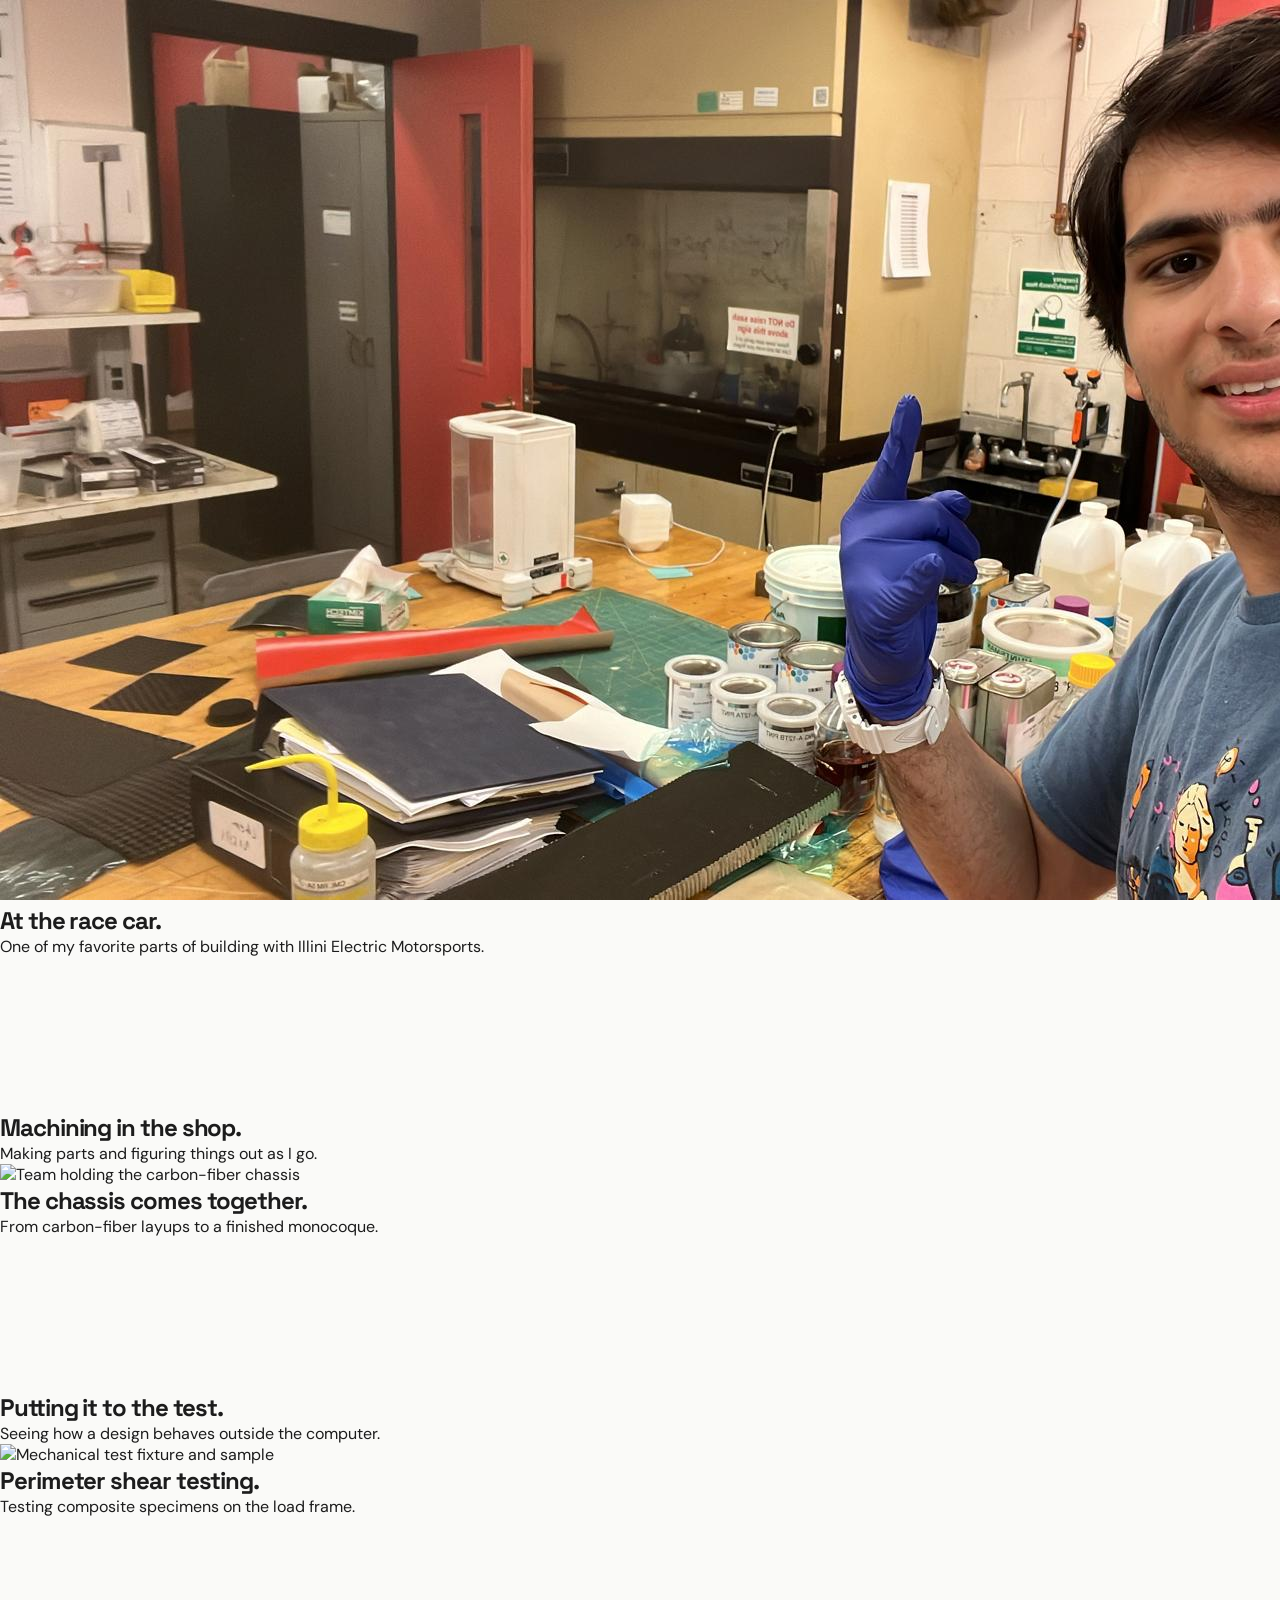
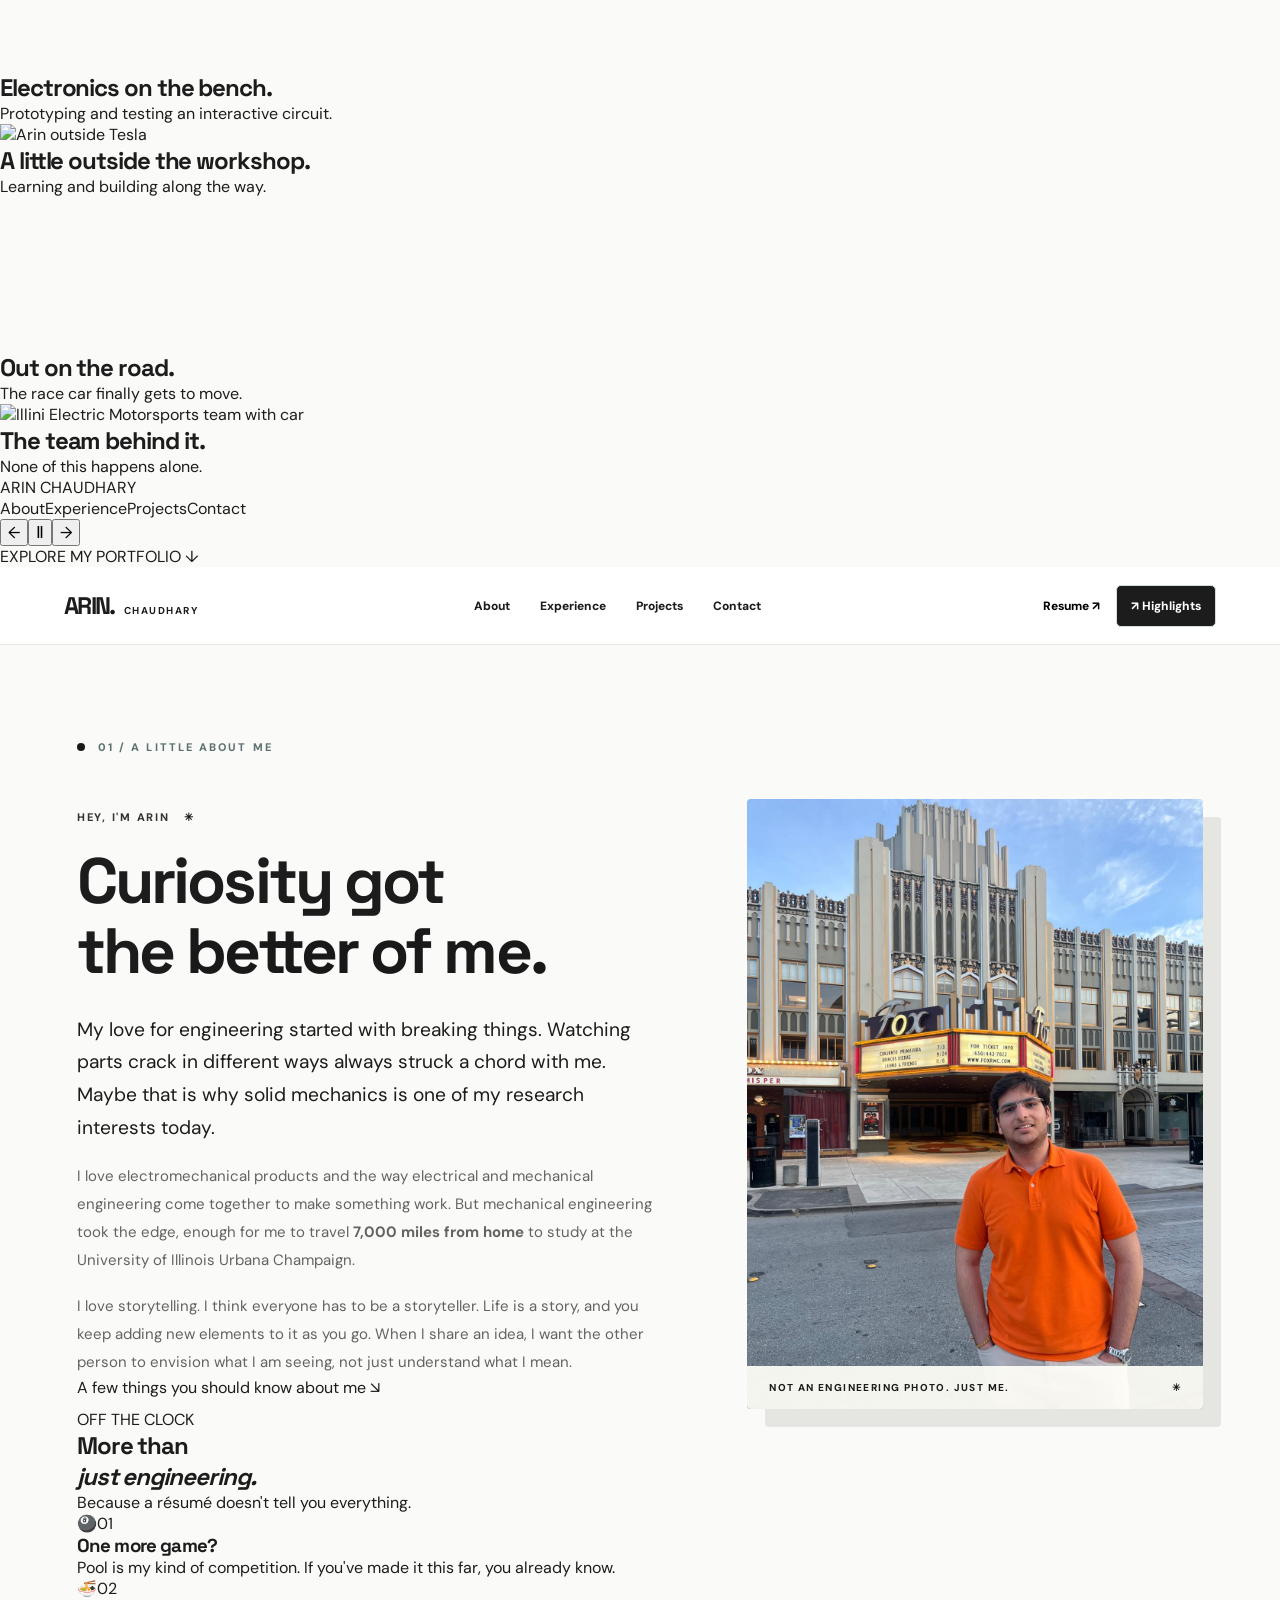
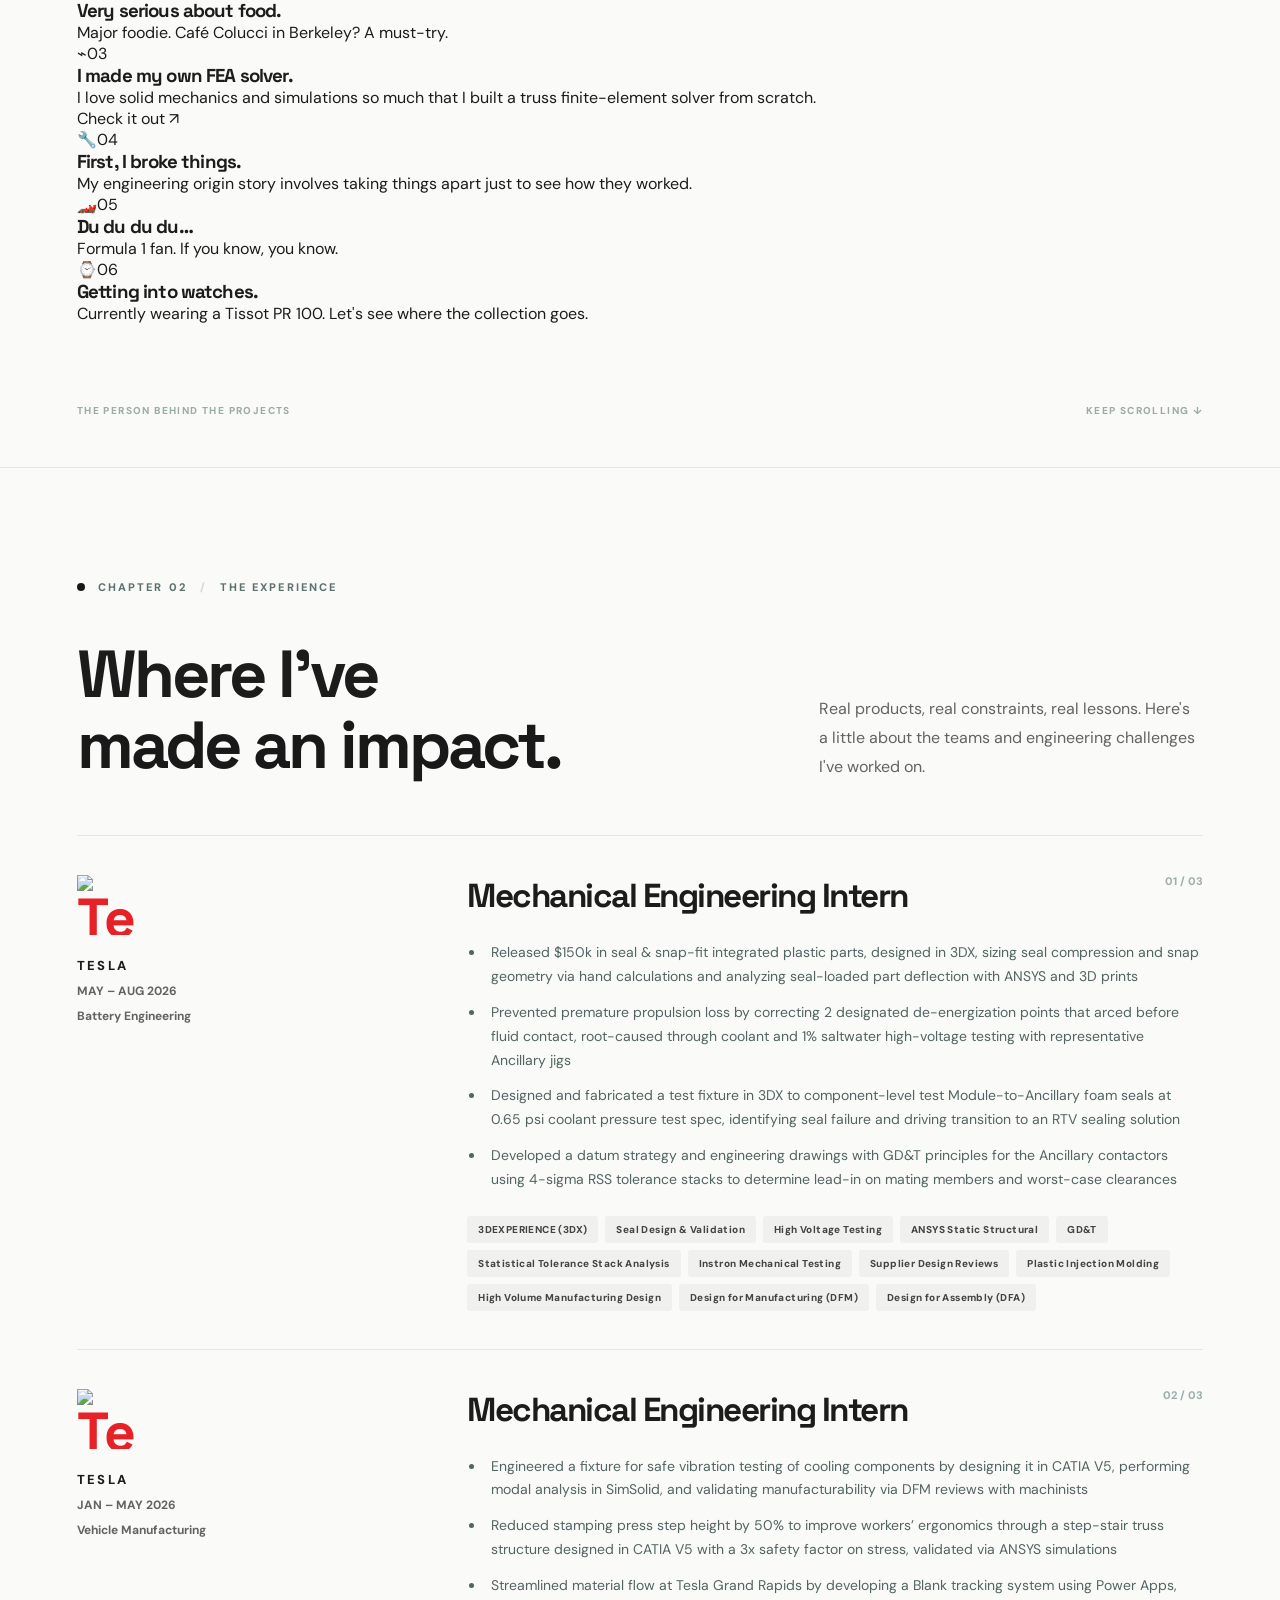
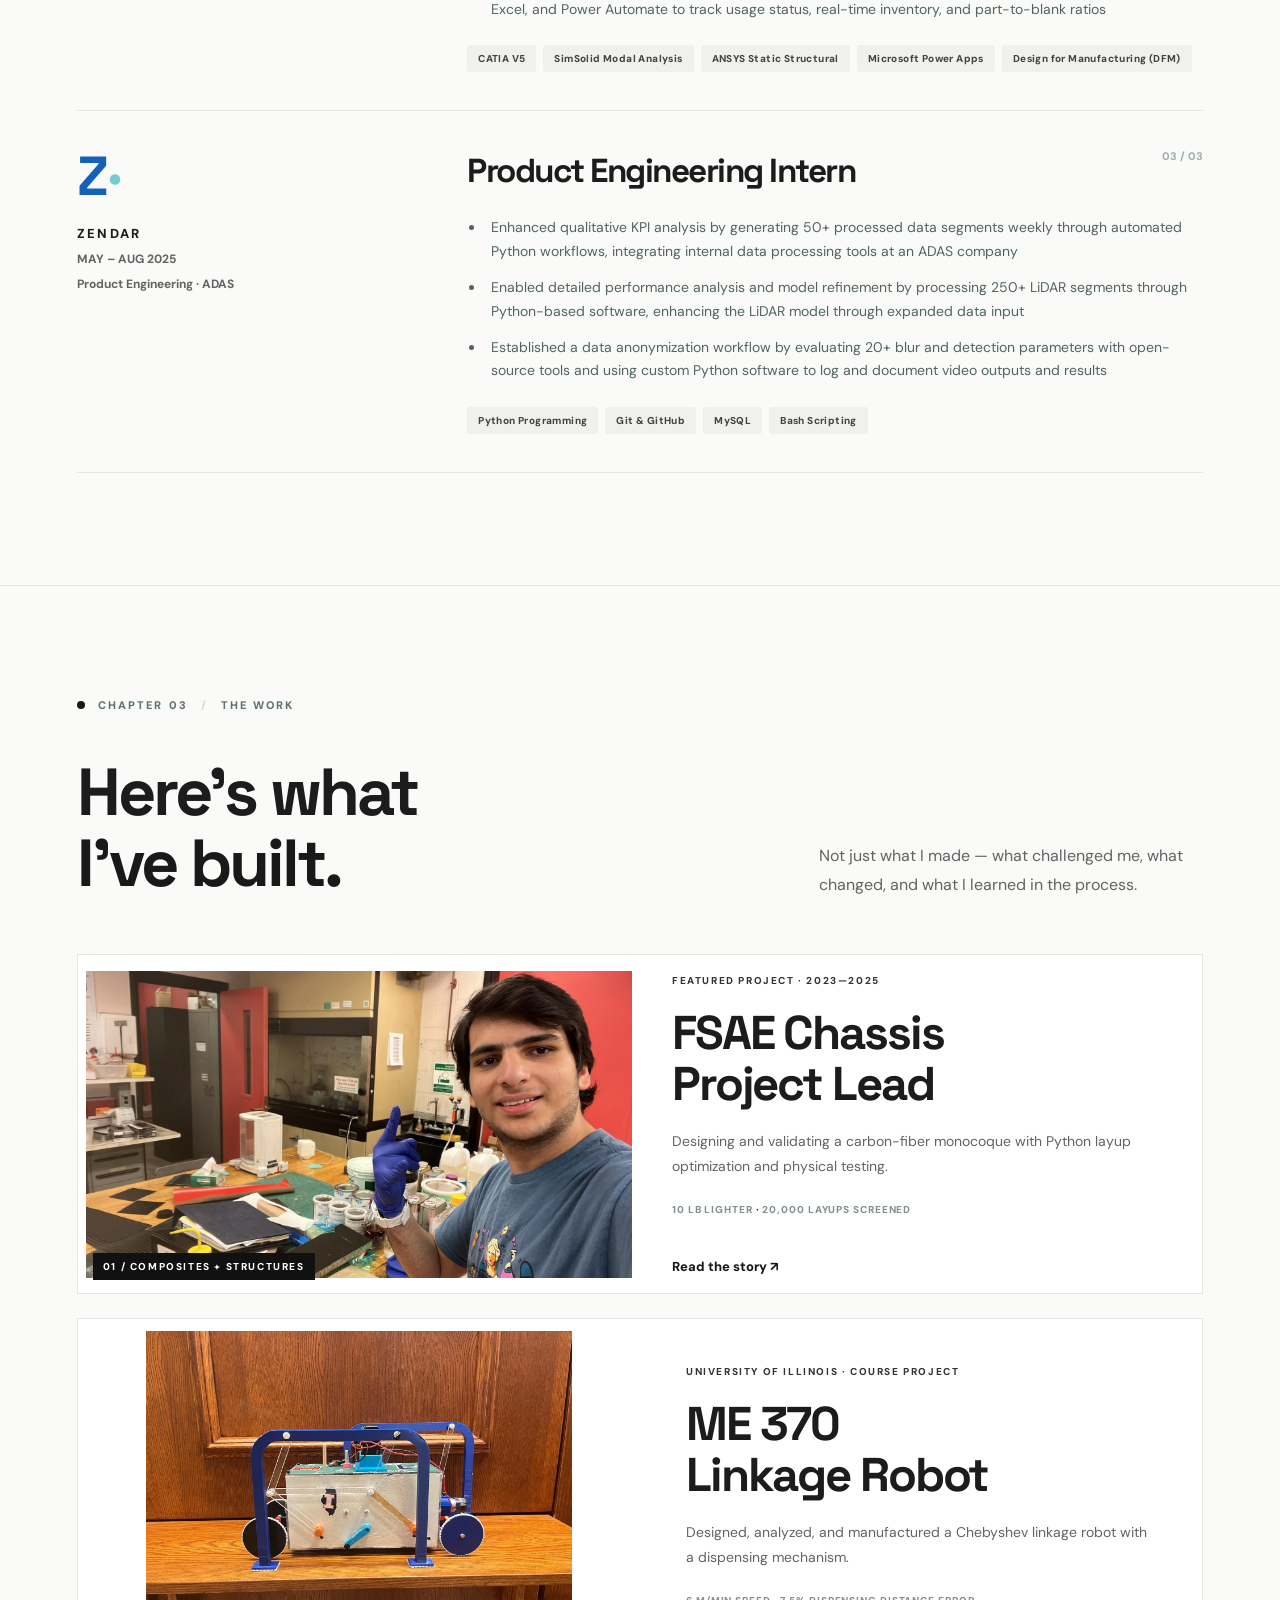
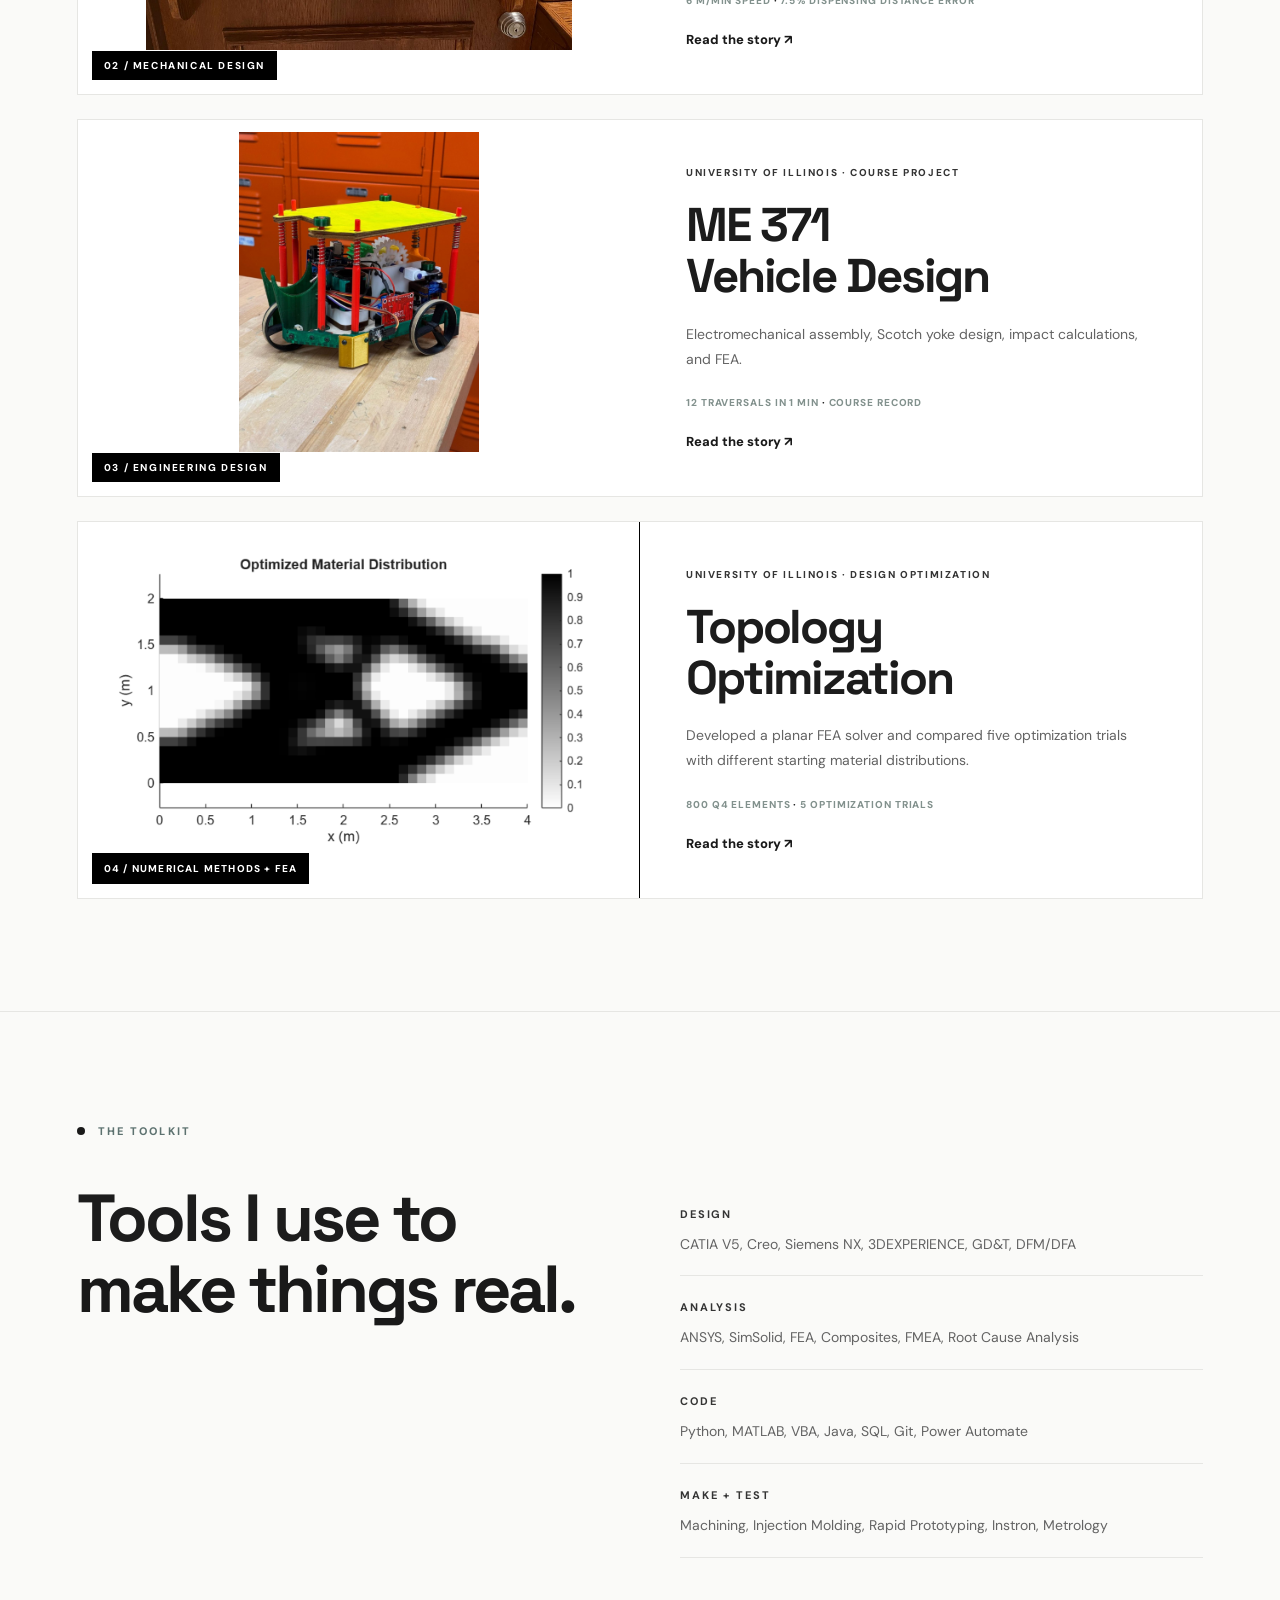
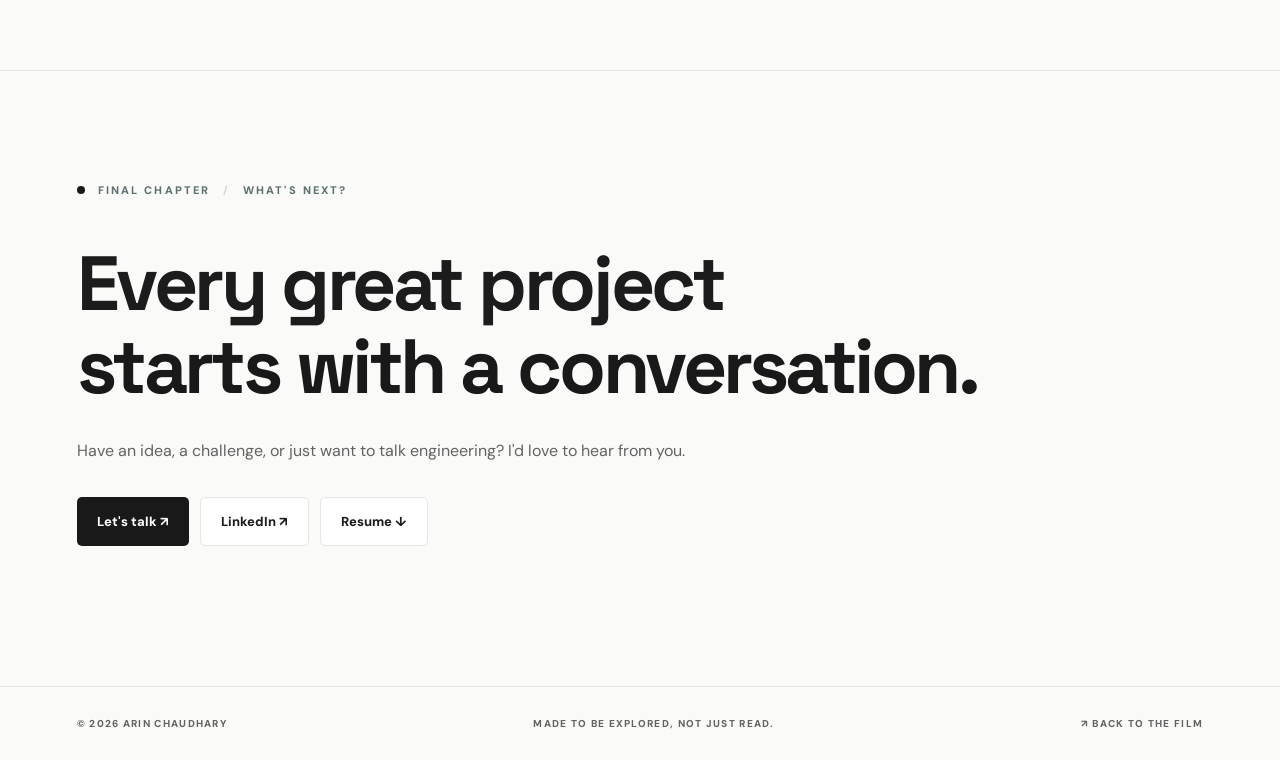
==== commit 229f4368: "Simplify homepage to one timed photo-and-original-video montage" ====
--- a/index.html
+++ b/index.html
@@ -2,58 +2,58 @@
 
 <html lang="en"><head><meta charset="utf-8"/><meta content="width=device-width,initial-scale=1" name="viewport"/><meta content="#fafaf8" name="theme-color"/><meta content="Arin Chaudhary — mechanical engineer, builder, and storyteller. Engineering, mechanics, manufacturing, and a personal portfolio." name="description"/><title>Arin Chaudhary | Engineering, Projects &amp; Stories</title><link href="https://fonts.googleapis.com" rel="preconnect"/><link crossorigin="" href="https://fonts.gstatic.com" rel="preconnect"/><link href="https://fonts.googleapis.com/css2?family=DM+Sans:wght@400;500;600;700;800&amp;family=Space+Grotesk:wght@400;500;600;700&amp;display=swap" rel="stylesheet"/><link href="styles.css?v=thumbnail-20261123-4" rel="stylesheet"/><link href="cinematic.css" rel="stylesheet"/></head>
 <body>
-<section class="cinema cinematic-hero" id="cinema" aria-label="Portfolio opening">
-  <div class="cinematic-hero-image">
-    <img src="assets/cinema/fsae-hero.jpg" onerror="this.onerror=null;this.src='fsae-project-thumbnail-v4.png'" alt="Arin sitting in an Illinois Formula SAE race car" fetchpriority="high">
+<section class="montage" id="cinema" aria-label="Engineering montage">
+ <div class="montage-stage" id="montageStage">
+  <div class="montage-scene active" data-duration="4800" aria-hidden="false">
+   <img src="assets/cinema/fsae-hero.jpg" fetchpriority="high" alt="Arin sitting in an Illinois Formula SAE car" onerror="this.onerror=null;this.src='fsae-project-thumbnail-v4.png'">
+   <div class="montage-shade"></div>
+   <div class="montage-caption"><h2>At the race car.</h2><p>One of my favorite parts of building with Illini Electric Motorsports.</p></div>
   </div>
-  <div class="cinema-shade"></div>
-  <header class="cinema-header">
-    <a class="cinema-logo" href="#about">ARIN CHAUDHARY<span> / MECHANICAL ENGINEER</span></a>
-    <nav aria-label="Main navigation"><a href="#about">About</a><a href="#experience">Experience</a><a href="#projects">Projects</a><a href="#contact">Contact</a></nav>
-  </header>
-  <div class="cinematic-hero-content">
-    <h1>Hi, I'm Arin.</h1>
-    <p>I like building things, testing them, and figuring out what makes them work.</p>
-    <a href="#highlights" class="cinematic-scroll">A LITTLE LOOK AT MY WORK <span>↓</span></a>
+  <div class="montage-scene" data-duration="6000" aria-hidden="true">
+   <video muted playsinline preload="none"><source src="assets/cinema/machining.mp4" type="video/mp4"></video>
+   <div class="montage-shade"></div>
+   <div class="montage-caption"><h2>Machining in the shop.</h2><p>Making parts and figuring things out as I go.</p></div>
   </div>
-</section>
-<section class="cinematic-gallery" id="highlights" aria-label="Engineering and life highlights">
-  <div class="cinematic-gallery-intro"><p>BEHIND THE PROJECTS</p><h2>Some moments along the way.</h2><span>From the workshop to the test rig to the race car.</span></div>
-  <div class="cinematic-stories">
-    <figure class="cinematic-tile cinematic-tile-video cinematic-tile-narrow">
-      <video muted loop playsinline controls preload="none" poster="assets/cinema/chassis-lift.jpg"><source src="assets/cinema/machining.mp4" type="video/mp4">A short video of machining work.</video>
-      <figcaption><strong>In the machine shop.</strong><span>Getting a part ready on the mill.</span></figcaption>
-    </figure>
-    <figure class="cinematic-tile cinematic-tile-wide">
-      <img src="assets/cinema/chassis-lift.jpg" onerror="this.onerror=null;this.src='chassis-cad-perspective.png'" loading="lazy" alt="Arin and teammates holding a composite monocoque chassis">
-      <figcaption><strong>One chassis. Many hands.</strong><span>From laminate design to a finished carbon-fiber shell.</span></figcaption>
-    </figure>
-    <figure class="cinematic-tile cinematic-tile-wide cinematic-tile-video">
-      <video muted loop playsinline controls preload="none" poster="assets/cinema/instron-testing.jpg"><source src="assets/cinema/mechanical-testing.mp4" type="video/mp4">Mechanical testing footage.</video>
-      <figcaption><strong>Putting it to the test.</strong><span>Physical validation, not just a simulation.</span></figcaption>
-    </figure>
-    <figure class="cinematic-tile cinematic-tile-narrow">
-      <img src="assets/cinema/perimeter-test.jpg" onerror="this.onerror=null;this.src='chassis-three-point-bend.png'" loading="lazy" alt="Mechanical testing fixture at the university lab">
-      <figcaption><strong>Perimeter shear testing.</strong><span>Learning what the material actually does.</span></figcaption>
-    </figure>
-    <figure class="cinematic-tile cinematic-tile-narrow cinematic-tile-video">
-      <video muted loop playsinline controls preload="none"><source src="assets/cinema/circuit-testing.mp4" type="video/mp4">Electronics prototyping footage.</video>
-      <figcaption><strong>A circuit on the bench.</strong><span>Wiring and testing an interactive electronics project.</span></figcaption>
-    </figure>
-    <figure class="cinematic-tile cinematic-tile-wide">
-      <img src="assets/cinema/instron-testing.jpg" onerror="this.onerror=null;this.src='chassis-three-point-bend.png'" loading="lazy" alt="Mechanical testing fixture in a load frame">
-      <figcaption><strong>Three-point bend testing.</strong><span>Checking the response of structural samples.</span></figcaption>
-    </figure>
-    <figure class="cinematic-tile cinematic-tile-wide cinematic-tile-video">
-      <video muted loop playsinline controls preload="none" poster="assets/cinema/crew.jpg"><source src="assets/cinema/racecar-in-motion.mp4" type="video/mp4">Illinois racing footage.</video>
-      <figcaption><strong>Race day.</strong><span>The design work finally leaves the workshop.</span></figcaption>
-    </figure>
-    <figure class="cinematic-tile cinematic-tile-narrow">
-      <img src="assets/cinema/industrial-me.jpg" onerror="this.onerror=null;this.src='arin-portrait.jpeg'" loading="lazy" alt="Arin standing outside a Tesla facility">
-      <figcaption><strong>And sometimes, just me.</strong><span>Learning along the way.</span></figcaption>
-    </figure>
+  <div class="montage-scene" data-duration="4300" aria-hidden="true">
+   <img src="assets/cinema/chassis-lift.jpg" loading="lazy" alt="Team holding the carbon-fiber chassis">
+   <div class="montage-shade"></div>
+   <div class="montage-caption"><h2>The chassis comes together.</h2><p>From carbon-fiber layups to a finished monocoque.</p></div>
   </div>
-  <a class="cinematic-end" href="#about">MORE ABOUT ME <span>↓</span></a>
+  <div class="montage-scene" data-duration="6000" aria-hidden="true">
+   <video muted playsinline preload="none"><source src="assets/cinema/mechanical-testing.mp4" type="video/mp4"></video>
+   <div class="montage-shade"></div>
+   <div class="montage-caption"><h2>Putting it to the test.</h2><p>Seeing how a design behaves outside the computer.</p></div>
+  </div>
+  <div class="montage-scene" data-duration="4300" aria-hidden="true">
+   <img src="assets/cinema/perimeter-test.jpg" loading="lazy" alt="Mechanical test fixture and sample">
+   <div class="montage-shade"></div>
+   <div class="montage-caption"><h2>Perimeter shear testing.</h2><p>Testing composite specimens on the load frame.</p></div>
+  </div>
+  <div class="montage-scene" data-duration="6000" aria-hidden="true">
+   <video muted playsinline preload="none"><source src="assets/cinema/circuit-testing.mp4" type="video/mp4"></video>
+   <div class="montage-shade"></div>
+   <div class="montage-caption"><h2>Electronics on the bench.</h2><p>Prototyping and testing an interactive circuit.</p></div>
+  </div>
+  <div class="montage-scene" data-duration="4200" aria-hidden="true">
+   <img src="assets/cinema/industrial-me.jpg" loading="lazy" alt="Arin outside Tesla">
+   <div class="montage-shade"></div>
+   <div class="montage-caption"><h2>A little outside the workshop.</h2><p>Learning and building along the way.</p></div>
+  </div>
+  <div class="montage-scene" data-duration="6000" aria-hidden="true">
+   <video muted playsinline preload="none"><source src="assets/cinema/racecar-in-motion.mp4" type="video/mp4"></video>
+   <div class="montage-shade"></div>
+   <div class="montage-caption"><h2>Out on the road.</h2><p>The race car finally gets to move.</p></div>
+  </div>
+  <div class="montage-scene" data-duration="4500" aria-hidden="true">
+   <img src="assets/cinema/crew.jpg" loading="lazy" alt="Illini Electric Motorsports team with car">
+   <div class="montage-shade"></div>
+   <div class="montage-caption"><h2>The team behind it.</h2><p>None of this happens alone.</p></div>
+  </div>
+ </div>
+ <header class="montage-header"><a class="montage-name" href="#about">ARIN CHAUDHARY</a><nav aria-label="Portfolio"><a href="#about">About</a><a href="#experience">Experience</a><a href="#projects">Projects</a><a href="#contact">Contact</a></nav></header>
+ <div class="montage-controls"><button class="montage-control" id="montageBack" type="button" aria-label="Previous scene">←</button><button class="montage-control" id="montagePause" type="button" aria-label="Pause montage">Ⅱ</button><button class="montage-control" id="montageNext" type="button" aria-label="Next scene">→</button></div>
+ <div class="montage-indicators" id="montageIndicators" aria-label="Montage progress"><span class="montage-indicator current"><i></i></span><span class="montage-indicator"><i></i></span><span class="montage-indicator"><i></i></span><span class="montage-indicator"><i></i></span><span class="montage-indicator"><i></i></span><span class="montage-indicator"><i></i></span><span class="montage-indicator"><i></i></span><span class="montage-indicator"><i></i></span><span class="montage-indicator"><i></i></span></div>
+ <a class="montage-scroll" href="#about">EXPLORE MY PORTFOLIO <span>↓</span></a>
 </section>
 <div class="site" id="site">
 <header class="site-header"><a class="site-brand" href="#about">ARIN<span>.</span> <small>CHAUDHARY</small></a><nav aria-label="Portfolio navigation"><a href="#about">About</a><a href="#experience">Experience</a><a href="#projects">Projects</a><a href="#contact">Contact</a></nav><div class="header-actions"><button class="resume-link" id="resumeLink" onclick="window.location.href='assets/Arin_Chaudhary_Resume.pdf'">Resume ↗</button><a class="drive-again" href="#cinema">↗ Highlights</a></div></header>
--- a/cinematic.css
+++ b/cinematic.css
@@ -1,35 +1,33 @@
-/* Cinematic opening — dedicated to the work, not the interface. */
+/* Original photography and footage — no generated reel. */
 html{scroll-behavior:smooth}
-.cinema{position:relative;height:100svh;min-height:640px;background:#141414;color:#fff;overflow:hidden;isolation:isolate}
-.cinema-film{position:absolute;inset:0;z-index:-2;background:#171717 url('fsae-project-thumbnail-v4.png') center/cover no-repeat}
-.cinema-film video{position:absolute;width:100%;height:100%;object-fit:cover;inset:0;filter:contrast(1.11) saturate(.73) brightness(.72)}
-.cinema-shade{position:absolute;inset:0;background:linear-gradient(90deg,rgba(0,0,0,.54),transparent 80%),linear-gradient(0deg,rgba(0,0,0,.73),transparent 47%,rgba(0,0,0,.28));pointer-events:none}
-.cinema-header{position:absolute;z-index:3;top:0;left:0;right:0;display:flex;align-items:center;justify-content:space-between;gap:25px;padding:32px clamp(22px,5vw,88px);border-bottom:1px solid #ffffff50}
-.cinema-logo{color:#fff;font:800 14px 'DM Sans',sans-serif;letter-spacing:.13em;text-decoration:none}
-.cinema-logo span{font-size:9px;font-weight:600;color:#d2d2d2;margin-left:16px}
-.cinema-header nav{display:flex;gap:27px;align-items:center}
-.cinema-header nav a{color:#fff;font-size:12px;font-weight:700;text-decoration:none;opacity:.9;transition:opacity .2s}.cinema-header nav a:hover{opacity:.5}
-.cinema-content{position:absolute;left:clamp(22px,8vw,148px);right:24px;top:51%;transform:translateY(-43%);max-width:1050px}
-.cinema-overline{font:700 11px 'DM Sans',sans-serif;letter-spacing:.2em;margin:0 0 30px;color:#eeeeee}
-.cinema-content h1{font:700 clamp(76px,11vw,182px)/.86 'Space Grotesk',sans-serif;letter-spacing:-.085em;margin:0;text-shadow:0 1px 30px #0005}
-.cinema-content h1 em{font-weight:400;font-style:normal;color:#ffffffb8}
-.cinema-sub{font-size:clamp(14px,1.5vw,19px);line-height:1.6;max-width:520px;margin:34px 0 31px;color:#e7e7e7}
-.cinema-discover{display:inline-flex;align-items:center;gap:40px;text-transform:uppercase;font:800 11px 'DM Sans',sans-serif;letter-spacing:.14em;color:#fff;border-bottom:1px solid #fff;padding-bottom:13px}
-.cinema-discover span{font-size:21px}.cinema-discover:hover{opacity:.75}
-.cinema-caption-line{position:absolute;z-index:3;bottom:40px;left:clamp(22px,5vw,88px);right:clamp(22px,5vw,88px);display:flex;align-items:center;justify-content:space-between;gap:20px;font:700 11px 'DM Sans',sans-serif;letter-spacing:.14em;text-transform:uppercase}
-.cinema-caption-line>div{display:flex;align-items:center;gap:22px}.cinema-caption-counter{color:#ffffff9c}.cinema-caption-text{color:#fff}
-.cinema-sound{font:inherit;letter-spacing:inherit;color:#fff;border:0;background:none;cursor:pointer;padding:8px}
-.cinema-progress{position:absolute;bottom:0;left:0;right:0;height:3px;background:#ffffff38}.cinema-progress span{display:block;height:100%;width:0;background:#fff}
-.cinema-interlude{background:#f8f8f6;padding:115px clamp(20px,6vw,105px) 105px;color:#151515}
-.cinema-interlude-head{display:flex;justify-content:space-between;align-items:start;gap:30px;padding:0 0 34px;border-bottom:1px solid #1b1b1b;margin-bottom:38px}
-.cinema-interlude-head span{font-size:11px;letter-spacing:.18em;font-weight:800}.cinema-interlude-head p{font:500 clamp(22px,2.7vw,38px)/1.25 'Space Grotesk',sans-serif;letter-spacing:-.04em;max-width:590px;margin:0}
-.cinema-frames{display:grid;grid-template-columns:repeat(12,minmax(0,1fr));gap:24px}
-.cinema-frame{grid-column:span 5;min-width:0;margin:0;position:relative}.cinema-frame-wide{grid-column:span 7}.cinema-frame-narrow{grid-column:span 5}
-.cinema-frame figcaption{font-size:11px;font-weight:800;letter-spacing:.12em;text-transform:uppercase;padding:0 0 13px;margin:0;border:0}
-.cinema-frame img{width:100%;height:clamp(265px,33vw,535px);object-fit:cover;display:block;filter:saturate(.82)}
-.cinema-frame:nth-child(3) img{object-position:center 45%}.cinema-frame:nth-child(4) img{object-position:center 55%}.cinema-frame:nth-child(5) img{object-position:center 50%}
-.cinema-next{display:flex;justify-content:space-between;max-width:430px;font:700 15px 'DM Sans',sans-serif;border-top:1px solid #111;margin-top:65px;padding:25px 0}
-.cinema-next span{font-size:20px}
-@media(max-width:850px){.cinema-header{padding:25px}.cinema-logo span{display:none}.cinema-header nav{gap:16px}.cinema-content{left:30px}.cinema-frames{gap:17px}.cinema-frame,.cinema-frame-wide,.cinema-frame-narrow{grid-column:span 6}.cinema-frame img{height:350px}.cinema-interlude-head{display:block}.cinema-interlude-head p{margin-top:20px}}
-@media(max-width:600px){.cinema{min-height:590px}.cinema-header nav{gap:9px}.cinema-header nav a{font-size:10px}.cinema-logo{font-size:11px}.cinema-content h1{font-size:clamp(66px,17vw,110px)}.cinema-overline{font-size:9px;line-height:1.6;margin-bottom:20px}.cinema-sub{max-width:330px;margin:25px 0}.cinema-caption-line{bottom:34px;font-size:9px}.cinema-caption-line>div{gap:8px}.cinema-sound{font-size:9px}.cinema-interlude{padding:75px 18px}.cinema-frame,.cinema-frame-wide,.cinema-frame-narrow{grid-column:1/-1}.cinema-frame img{height:400px}.cinema-frames{gap:28px}}
-@media(prefers-reduced-motion:reduce){html{scroll-behavior:auto}.cinema-film video{display:none}}
+.cinematic-hero{position:relative;min-height:660px;height:100svh;overflow:hidden;background:#161616;color:#fff;isolation:isolate}
+.cinematic-hero-image{position:absolute;inset:0;z-index:-2}
+.cinematic-hero-image img{width:100%;height:100%;display:block;object-fit:cover;object-position:center 47%;filter:saturate(.85)}
+.cinema-shade{position:absolute;inset:0;z-index:-1;background:linear-gradient(90deg,rgba(0,0,0,.5) 0%,rgba(0,0,0,.13) 72%),linear-gradient(0deg,rgba(0,0,0,.72),transparent 65%)}
+.cinema-header{position:absolute;top:0;left:0;right:0;display:flex;align-items:center;justify-content:space-between;gap:25px;padding:29px clamp(20px,5vw,85px);border-bottom:1px solid #ffffff54;z-index:2}
+.cinema-logo{color:white;font:800 14px 'DM Sans',sans-serif;letter-spacing:.12em;text-decoration:none}.cinema-logo span{font-size:10px;margin-left:12px;color:#ffffffbb;font-weight:600}
+.cinema-header nav{display:flex;gap:28px}.cinema-header nav a{color:white;font:700 12px 'DM Sans',sans-serif;text-decoration:none}
+.cinema-header nav a:hover{opacity:.72}
+.cinematic-hero-content{position:absolute;left:clamp(25px,7vw,130px);right:30px;bottom:clamp(65px,11vh,155px);z-index:1}
+.cinematic-hero-content h1{font:700 clamp(64px,9.2vw,156px)/.98 'Space Grotesk',sans-serif;letter-spacing:-.075em;color:#fff;margin:0 0 20px;text-shadow:0 2px 20px #0004}
+.cinematic-hero-content p{font:400 clamp(16px,1.65vw,22px)/1.6 'DM Sans',sans-serif;max-width:660px;color:#f0f0f0;margin:0 0 34px}
+.cinematic-scroll{display:inline-flex;gap:45px;align-items:center;padding-bottom:10px;border-bottom:1px solid #fff;color:#fff;font:800 11px 'DM Sans',sans-serif;letter-spacing:.14em;text-decoration:none}.cinematic-scroll span{font-size:22px}
+.cinematic-gallery{padding:110px clamp(20px,6vw,110px) 100px;background:#f9f9f7;color:#181818}
+.cinematic-gallery-intro{margin:0 0 55px;display:grid;grid-template-columns:1fr 2fr;gap:22px;border-top:1px solid #222;padding-top:27px;align-items:start}
+.cinematic-gallery-intro p{font:800 11px 'DM Sans',sans-serif;letter-spacing:.16em;margin:0}
+.cinematic-gallery-intro h2{font:600 clamp(38px,5vw,80px)/1.08 'Space Grotesk',sans-serif;letter-spacing:-.055em;margin:0}
+.cinematic-gallery-intro span{grid-column:2;font:400 15px/1.6 'DM Sans',sans-serif;color:#656565}
+.cinematic-stories{display:grid;grid-template-columns:repeat(12,minmax(0,1fr));gap:55px 25px}
+.cinematic-tile{grid-column:span 6;margin:0;min-width:0}
+.cinematic-tile-narrow{grid-column:span 5}.cinematic-tile-wide{grid-column:span 7}
+.cinematic-tile img,.cinematic-tile video{display:block;width:100%;height:clamp(335px,40vw,650px);object-fit:cover;background:#222;box-shadow:none;border:0;filter:saturate(.9)}
+.cinematic-tile:nth-child(1) video,.cinematic-tile:nth-child(4) img,.cinematic-tile:nth-child(8) img{object-position:center center}
+.cinematic-tile:nth-child(2) img{object-position:center 48%}.cinematic-tile:nth-child(6) img{object-position:center 60%}
+.cinematic-tile figcaption{display:flex;flex-direction:column;align-items:start;gap:6px;padding:16px 0 0;border:0;text-align:left;color:#171717}
+.cinematic-tile figcaption strong{font:700 clamp(20px,2vw,28px) 'Space Grotesk',sans-serif;letter-spacing:-.025em}
+.cinematic-tile figcaption span{font:400 14px/1.55 'DM Sans',sans-serif;color:#626262}
+.cinematic-end{display:flex;max-width:380px;justify-content:space-between;margin:75px 0 0;padding-top:18px;border-top:1px solid #333;color:#111;font:800 11px 'DM Sans',sans-serif;letter-spacing:.13em}
+.cinematic-end span{font-size:20px}
+@media(max-width:860px){.cinema-logo span{display:none}.cinema-header nav{gap:15px}.cinematic-gallery-intro{grid-template-columns:1fr}.cinematic-gallery-intro span{grid-column:1}.cinematic-stories{gap:45px 18px}.cinematic-tile img,.cinematic-tile video{height:400px}}
+@media(max-width:600px){.cinematic-hero{min-height:620px}.cinema-header{padding:22px 18px}.cinema-logo{font-size:11px}.cinema-header nav{gap:10px}.cinema-header nav a{font-size:10px}.cinematic-hero-content{left:23px;right:22px;bottom:75px}.cinematic-hero-content h1{font-size:clamp(52px,12.8vw,80px)}.cinematic-hero-content p{font-size:15px}.cinematic-gallery{padding:72px 18px}.cinematic-gallery-intro h2{font-size:45px}.cinematic-tile,.cinematic-tile-narrow,.cinematic-tile-wide{grid-column:1/-1}.cinematic-tile img,.cinematic-tile video{height:440px}}
+@media(prefers-reduced-motion:reduce){html{scroll-behavior:auto}}
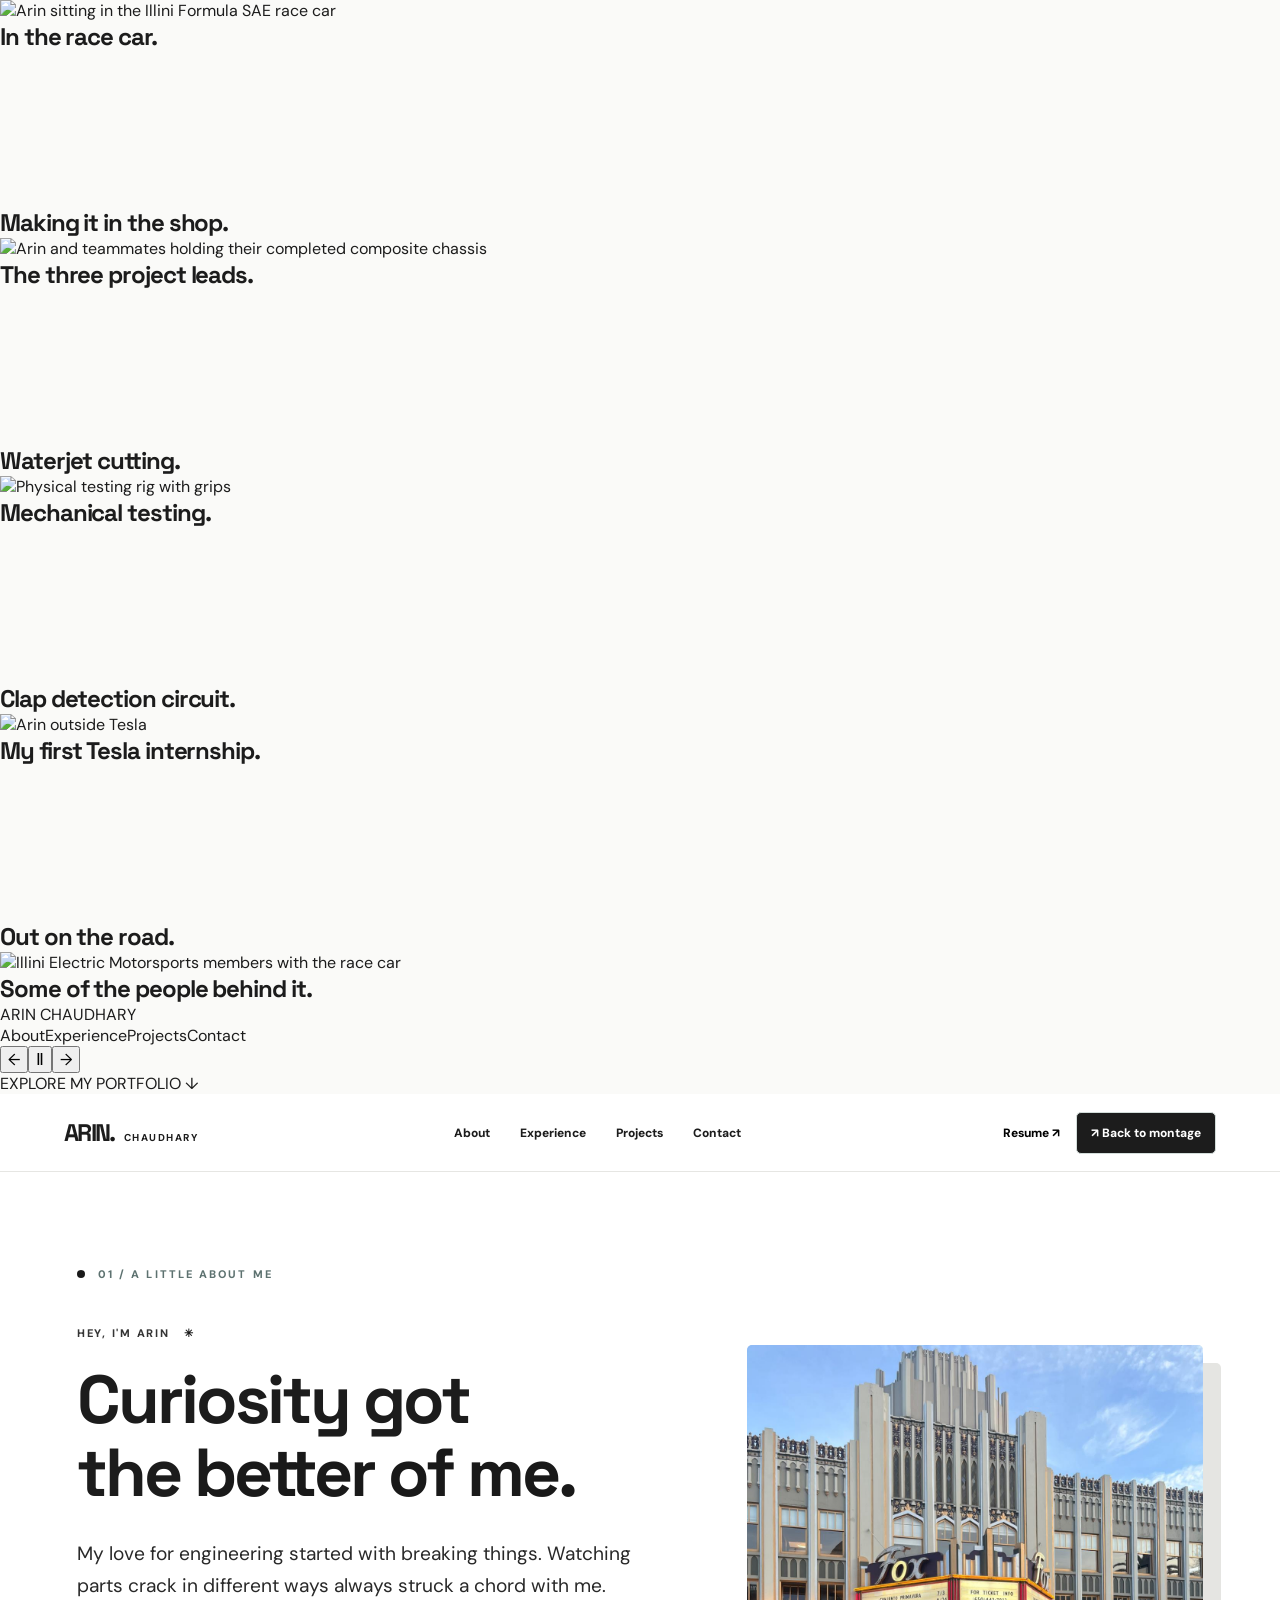
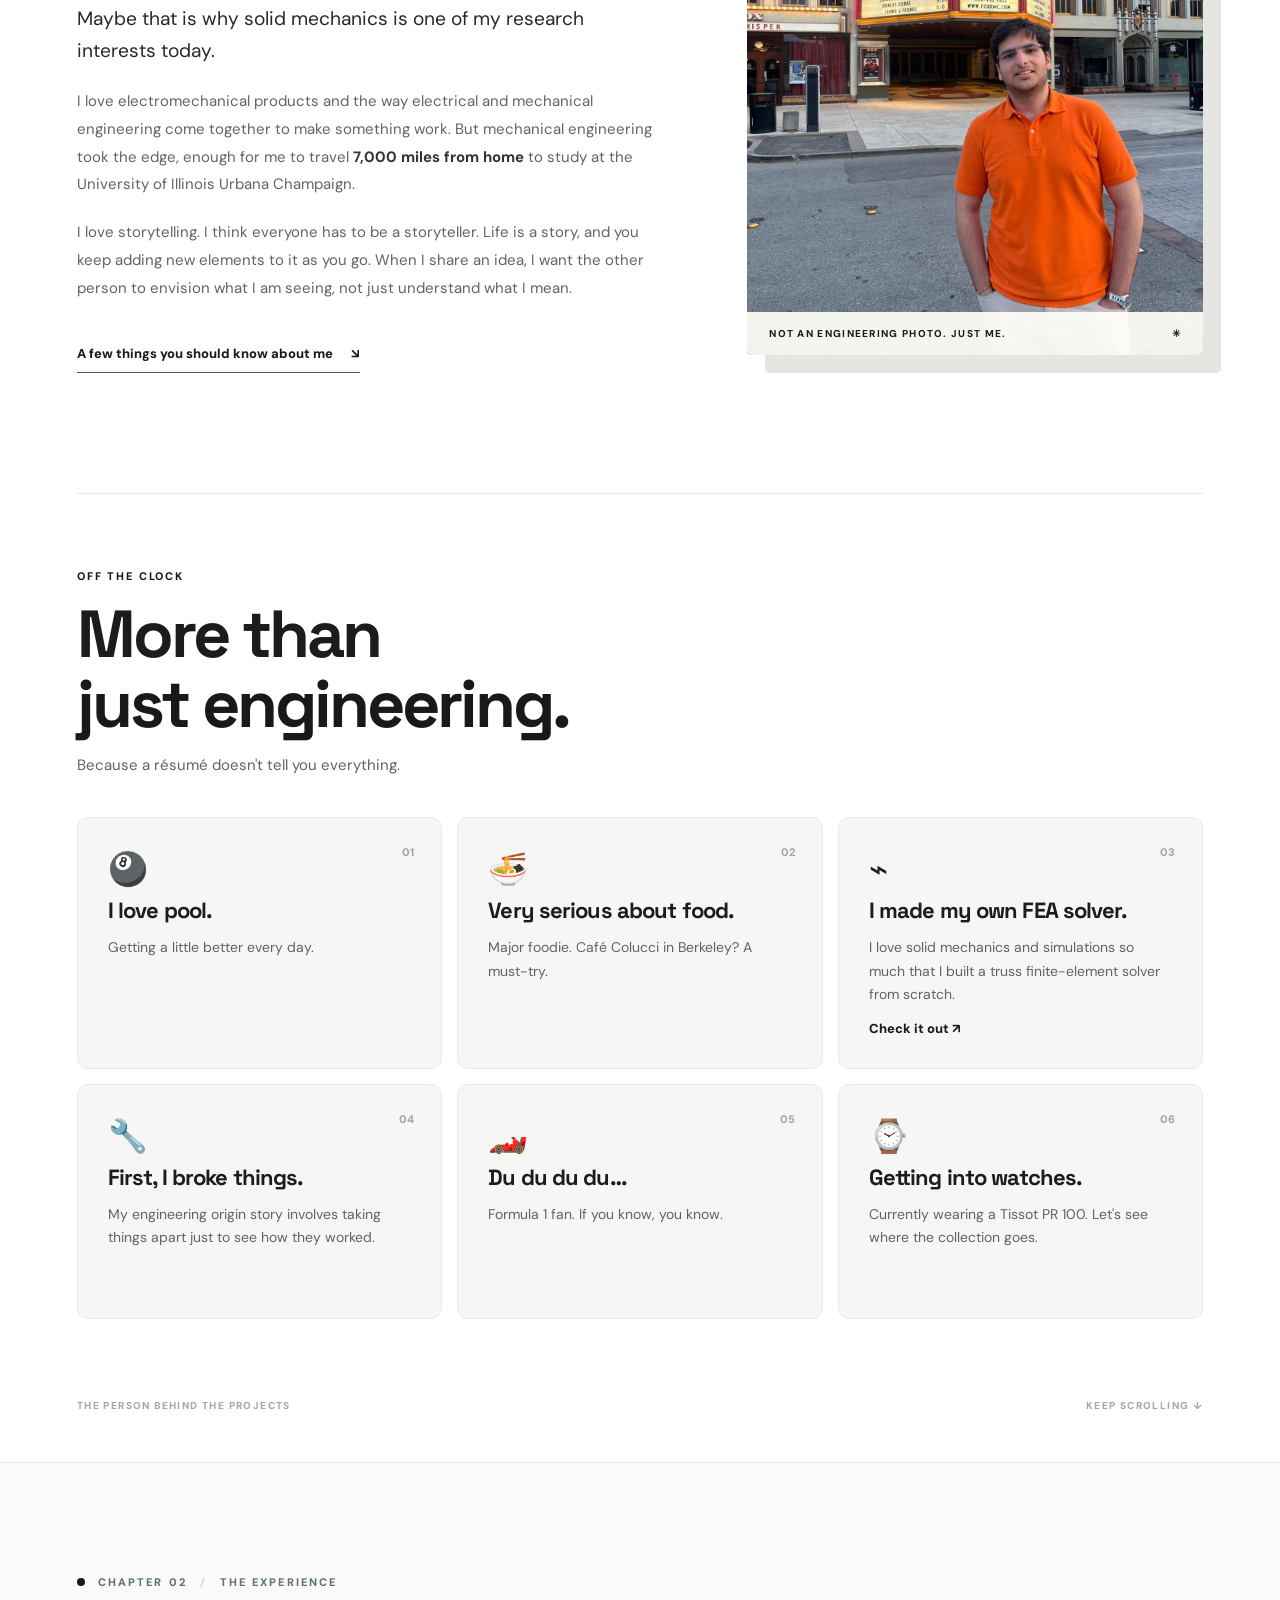
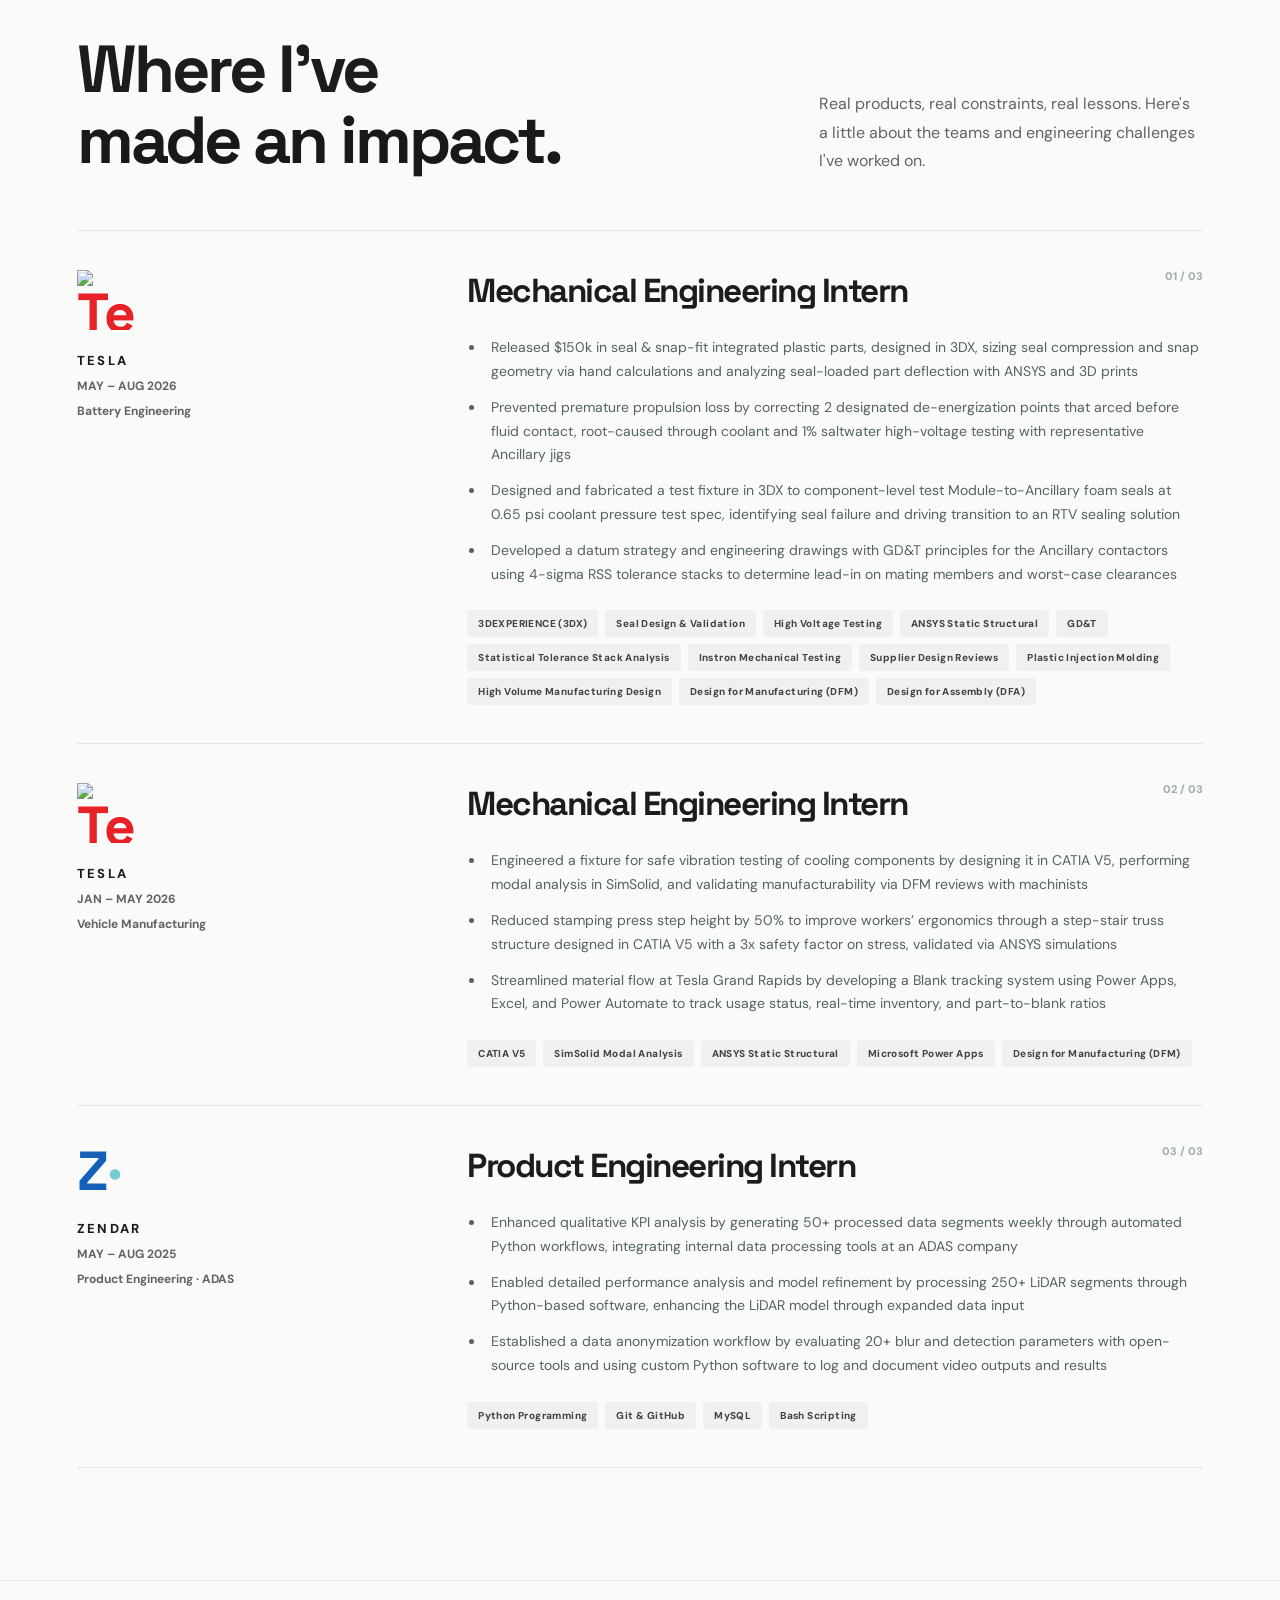
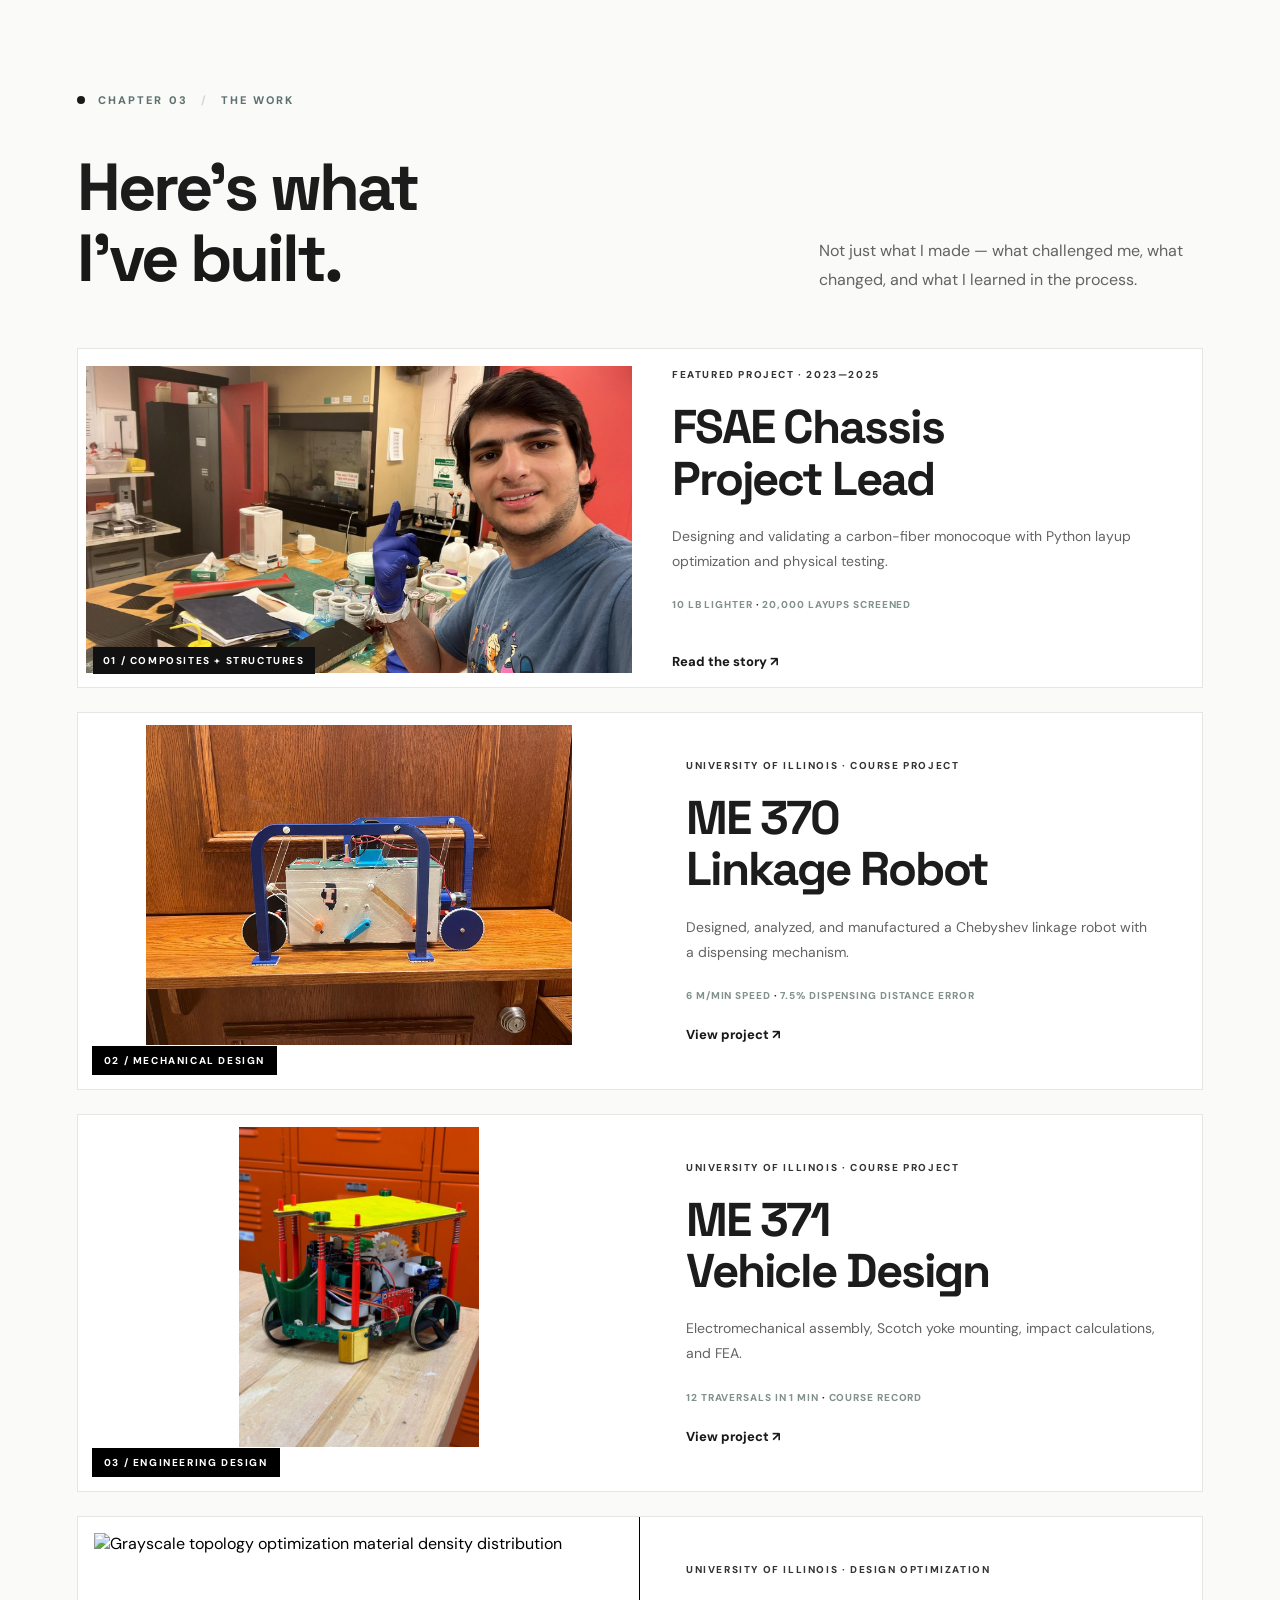
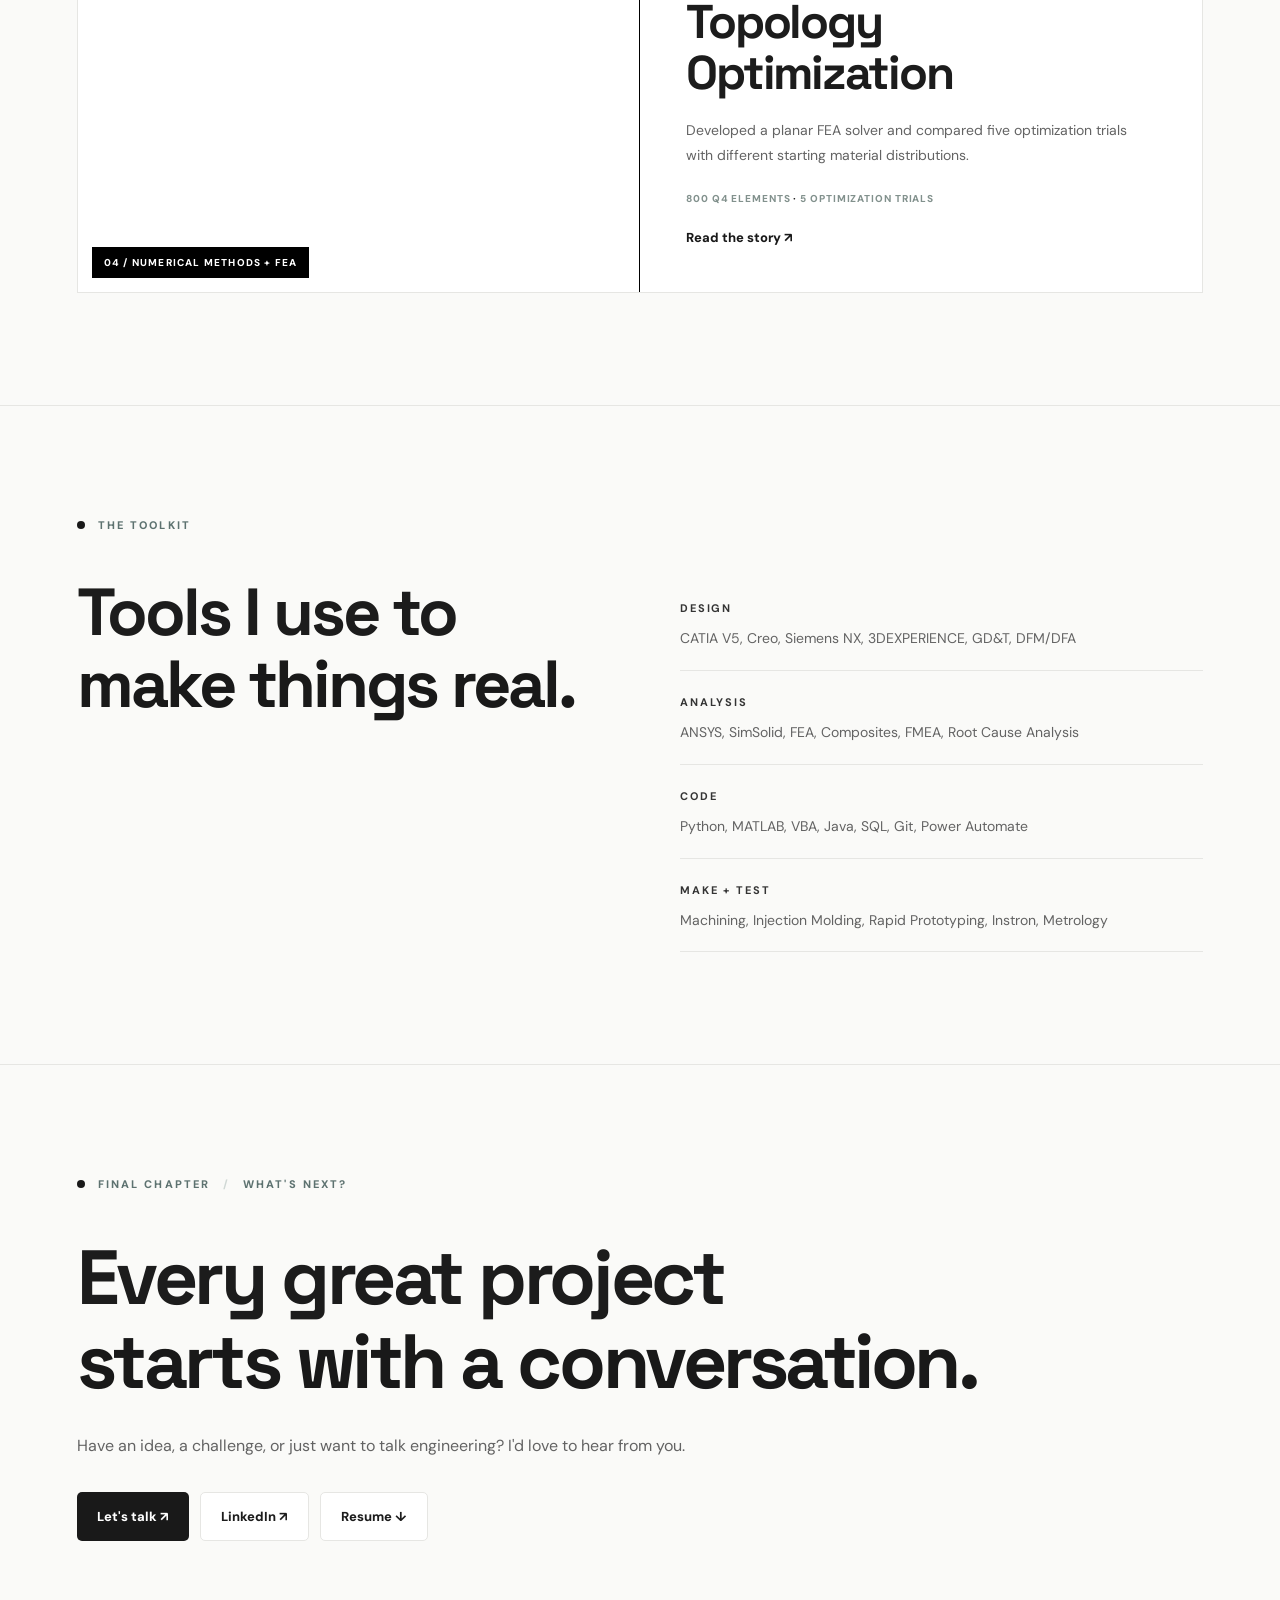
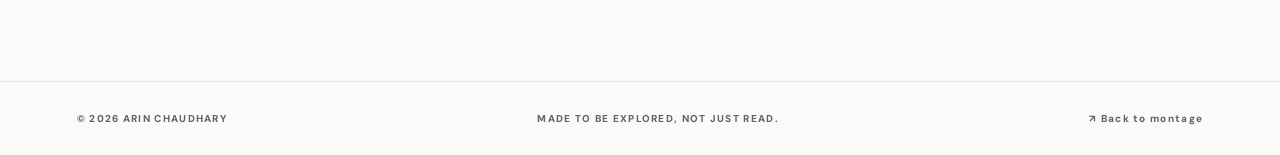
==== commit c07d4e53: "Apply approved local montage captions and full website layout" ====
--- a/index.html
+++ b/index.html
@@ -1,74 +1,37 @@
 <!DOCTYPE html>
 
-<html lang="en"><head><meta charset="utf-8"/><meta content="width=device-width,initial-scale=1" name="viewport"/><meta content="#fafaf8" name="theme-color"/><meta content="Arin Chaudhary — mechanical engineer, builder, and storyteller. Engineering, mechanics, manufacturing, and a personal portfolio." name="description"/><title>Arin Chaudhary | Engineering, Projects &amp; Stories</title><link href="https://fonts.googleapis.com" rel="preconnect"/><link crossorigin="" href="https://fonts.gstatic.com" rel="preconnect"/><link href="https://fonts.googleapis.com/css2?family=DM+Sans:wght@400;500;600;700;800&amp;family=Space+Grotesk:wght@400;500;600;700&amp;display=swap" rel="stylesheet"/><link href="styles.css?v=thumbnail-20261123-4" rel="stylesheet"/><link href="cinematic.css" rel="stylesheet"/></head>
+<html lang="en"><head><meta charset="utf-8"/><meta content="width=device-width,initial-scale=1" name="viewport"/><meta content="#fafaf8" name="theme-color"/><meta content="Arin Chaudhary — mechanical engineering, structural mechanics, manufacturing and robotics projects." name="description"/><title>Arin Chaudhary | Mechanical Engineering Portfolio</title><link href="https://fonts.googleapis.com" rel="preconnect"/><link crossorigin="" href="https://fonts.gstatic.com" rel="preconnect"/><link href="https://fonts.googleapis.com/css2?family=DM+Sans:wght@400;500;600;700;800&amp;family=Space+Grotesk:wght@400;500;600;700&amp;display=swap" rel="stylesheet"/><link href="styles.css" rel="stylesheet"/><link href="pool.css?v=offclock-white-final-20261125" rel="stylesheet"/><link href="montage.css?v=black-heading-20261125" rel="stylesheet"/></head>
 <body>
-<section class="montage" id="cinema" aria-label="Engineering montage">
- <div class="montage-stage" id="montageStage">
-  <div class="montage-scene active" data-duration="4800" aria-hidden="false">
-   <img src="assets/cinema/fsae-hero.jpg" fetchpriority="high" alt="Arin sitting in an Illinois Formula SAE car" onerror="this.onerror=null;this.src='fsae-project-thumbnail-v4.png'">
-   <div class="montage-shade"></div>
-   <div class="montage-caption"><h2>At the race car.</h2><p>One of my favorite parts of building with Illini Electric Motorsports.</p></div>
-  </div>
-  <div class="montage-scene" data-duration="6000" aria-hidden="true">
-   <video muted playsinline preload="none"><source src="assets/cinema/machining.mp4" type="video/mp4"></video>
-   <div class="montage-shade"></div>
-   <div class="montage-caption"><h2>Machining in the shop.</h2><p>Making parts and figuring things out as I go.</p></div>
-  </div>
-  <div class="montage-scene" data-duration="4300" aria-hidden="true">
-   <img src="assets/cinema/chassis-lift.jpg" loading="lazy" alt="Team holding the carbon-fiber chassis">
-   <div class="montage-shade"></div>
-   <div class="montage-caption"><h2>The chassis comes together.</h2><p>From carbon-fiber layups to a finished monocoque.</p></div>
-  </div>
-  <div class="montage-scene" data-duration="6000" aria-hidden="true">
-   <video muted playsinline preload="none"><source src="assets/cinema/mechanical-testing.mp4" type="video/mp4"></video>
-   <div class="montage-shade"></div>
-   <div class="montage-caption"><h2>Putting it to the test.</h2><p>Seeing how a design behaves outside the computer.</p></div>
-  </div>
-  <div class="montage-scene" data-duration="4300" aria-hidden="true">
-   <img src="assets/cinema/perimeter-test.jpg" loading="lazy" alt="Mechanical test fixture and sample">
-   <div class="montage-shade"></div>
-   <div class="montage-caption"><h2>Perimeter shear testing.</h2><p>Testing composite specimens on the load frame.</p></div>
-  </div>
-  <div class="montage-scene" data-duration="6000" aria-hidden="true">
-   <video muted playsinline preload="none"><source src="assets/cinema/circuit-testing.mp4" type="video/mp4"></video>
-   <div class="montage-shade"></div>
-   <div class="montage-caption"><h2>Electronics on the bench.</h2><p>Prototyping and testing an interactive circuit.</p></div>
-  </div>
-  <div class="montage-scene" data-duration="4200" aria-hidden="true">
-   <img src="assets/cinema/industrial-me.jpg" loading="lazy" alt="Arin outside Tesla">
-   <div class="montage-shade"></div>
-   <div class="montage-caption"><h2>A little outside the workshop.</h2><p>Learning and building along the way.</p></div>
-  </div>
-  <div class="montage-scene" data-duration="6000" aria-hidden="true">
-   <video muted playsinline preload="none"><source src="assets/cinema/racecar-in-motion.mp4" type="video/mp4"></video>
-   <div class="montage-shade"></div>
-   <div class="montage-caption"><h2>Out on the road.</h2><p>The race car finally gets to move.</p></div>
-  </div>
-  <div class="montage-scene" data-duration="4500" aria-hidden="true">
-   <img src="assets/cinema/crew.jpg" loading="lazy" alt="Illini Electric Motorsports team with car">
-   <div class="montage-shade"></div>
-   <div class="montage-caption"><h2>The team behind it.</h2><p>None of this happens alone.</p></div>
-  </div>
- </div>
- <header class="montage-header"><a class="montage-name" href="#about">ARIN CHAUDHARY</a><nav aria-label="Portfolio"><a href="#about">About</a><a href="#experience">Experience</a><a href="#projects">Projects</a><a href="#contact">Contact</a></nav></header>
- <div class="montage-controls"><button class="montage-control" id="montageBack" type="button" aria-label="Previous scene">←</button><button class="montage-control" id="montagePause" type="button" aria-label="Pause montage">Ⅱ</button><button class="montage-control" id="montageNext" type="button" aria-label="Next scene">→</button></div>
- <div class="montage-indicators" id="montageIndicators" aria-label="Montage progress"><span class="montage-indicator current"><i></i></span><span class="montage-indicator"><i></i></span><span class="montage-indicator"><i></i></span><span class="montage-indicator"><i></i></span><span class="montage-indicator"><i></i></span><span class="montage-indicator"><i></i></span><span class="montage-indicator"><i></i></span><span class="montage-indicator"><i></i></span><span class="montage-indicator"><i></i></span></div>
- <a class="montage-scroll" href="#about">EXPLORE MY PORTFOLIO <span>↓</span></a>
+<section aria-label="Engineering photo and video montage" class="montage" id="cinema">
+<div class="montage-stage" id="montageStage">
+<div aria-hidden="false" class="montage-scene active is-portrait" data-duration="4600" style="--scene-image: url('assets/cinema/fsae-hero.jpg');"><img alt="Arin sitting in the Illini Formula SAE race car" fetchpriority="high" src="assets/cinema/fsae-hero.jpg"/><div class="montage-shade"></div><div class="montage-caption"><h2>In the race car.</h2></div></div>
+<div aria-hidden="true" class="montage-scene is-portrait" data-duration="6200" style="--scene-image: url('assets/cinema/machining-backdrop.jpg');"><video muted="" playsinline="" poster="assets/cinema/machining-backdrop.jpg" preload="metadata"><source src="assets/cinema/machining.mp4" type="video/mp4"/></video><div class="montage-shade"></div><div class="montage-caption"><h2>Making it in the shop.</h2></div></div>
+<div aria-hidden="true" class="montage-scene is-landscape" data-duration="4500" style="--scene-image: url('assets/cinema/chassis-lift.jpg');"><img alt="Arin and teammates holding their completed composite chassis" loading="lazy" src="assets/cinema/chassis-lift.jpg"/><div class="montage-shade"></div><div class="montage-caption"><h2>The three project leads.</h2></div></div>
+<div aria-hidden="true" class="montage-scene is-portrait" data-duration="6200" style="--scene-image: url('assets/cinema/mechanical-testing-backdrop.jpg');"><video muted="" playsinline="" poster="assets/cinema/mechanical-testing-backdrop.jpg" preload="metadata"><source src="assets/cinema/mechanical-testing.mp4" type="video/mp4"/></video><div class="montage-shade"></div><div class="montage-caption"><h2>Waterjet cutting.</h2></div></div>
+<div aria-hidden="true" class="montage-scene is-portrait" data-duration="4500" style="--scene-image: url('assets/cinema/perimeter-test.jpg');"><img alt="Physical testing rig with grips" loading="lazy" src="assets/cinema/perimeter-test.jpg"/><div class="montage-shade"></div><div class="montage-caption"><h2>Mechanical testing.</h2></div></div>
+<div aria-hidden="true" class="montage-scene is-landscape" data-duration="6200" style="--scene-image: url('assets/cinema/circuit-testing-backdrop.jpg');"><video muted="" playsinline="" poster="assets/cinema/circuit-testing-backdrop.jpg" preload="metadata"><source src="assets/cinema/circuit-testing.mp4" type="video/mp4"/></video><div class="montage-shade"></div><div class="montage-caption"><h2>Clap detection circuit.</h2></div></div>
+<div aria-hidden="true" class="montage-scene is-portrait" data-duration="4400" style="--scene-image: url('assets/cinema/industrial-me.jpg');"><img alt="Arin outside Tesla" loading="lazy" src="assets/cinema/industrial-me.jpg"/><div class="montage-shade"></div><div class="montage-caption"><h2>My first Tesla internship.</h2></div></div>
+<div aria-hidden="true" class="montage-scene is-portrait" data-duration="6200" style="--scene-image: url('assets/cinema/racecar-in-motion-backdrop.jpg');"><video muted="" playsinline="" poster="assets/cinema/racecar-in-motion-backdrop.jpg" preload="metadata"><source src="assets/cinema/racecar-in-motion.mp4" type="video/mp4"/></video><div class="montage-shade"></div><div class="montage-caption"><h2>Out on the road.</h2></div></div>
+<div aria-hidden="true" class="montage-scene is-landscape" data-duration="4700" style="--scene-image: url('assets/cinema/crew.jpg');"><img alt="Illini Electric Motorsports members with the race car" loading="lazy" src="assets/cinema/crew.jpg"/><div class="montage-shade"></div><div class="montage-caption"><h2>Some of the people behind it.</h2></div></div>
+</div>
+<header class="montage-header"><a class="montage-name" href="#about">ARIN CHAUDHARY</a><nav aria-label="Portfolio navigation"><a href="#about">About</a><a href="#experience">Experience</a><a href="#projects">Projects</a><a href="#contact">Contact</a></nav></header>
+<div class="montage-controls"><button aria-label="Previous scene" class="montage-control" id="montageBack" type="button">←</button><button aria-label="Pause montage" class="montage-control" id="montagePause" type="button">Ⅱ</button><button aria-label="Next scene" class="montage-control" id="montageNext" type="button">→</button></div>
+<div aria-label="Montage progress" class="montage-indicators" id="montageIndicators"><span class="montage-indicator current"><i></i></span><span class="montage-indicator"><i></i></span><span class="montage-indicator"><i></i></span><span class="montage-indicator"><i></i></span><span class="montage-indicator"><i></i></span><span class="montage-indicator"><i></i></span><span class="montage-indicator"><i></i></span><span class="montage-indicator"><i></i></span><span class="montage-indicator"><i></i></span></div>
+<a class="montage-scroll" href="#about">EXPLORE MY PORTFOLIO <span>↓</span></a>
 </section>
 <div class="site" id="site">
-<header class="site-header"><a class="site-brand" href="#about">ARIN<span>.</span> <small>CHAUDHARY</small></a><nav aria-label="Portfolio navigation"><a href="#about">About</a><a href="#experience">Experience</a><a href="#projects">Projects</a><a href="#contact">Contact</a></nav><div class="header-actions"><button class="resume-link" id="resumeLink" onclick="window.location.href='assets/Arin_Chaudhary_Resume.pdf'">Resume ↗</button><a class="drive-again" href="#cinema">↗ Highlights</a></div></header>
+<header class="site-header"><a class="site-brand" href="#about">ARIN<span>.</span> <small>CHAUDHARY</small></a><nav aria-label="Portfolio navigation"><a href="#about">About</a><a href="#experience">Experience</a><a href="#projects">Projects</a><a href="#contact">Contact</a></nav><div class="header-actions"><button class="resume-link" id="resumeLink" onclick="window.location.href='assets/Arin_Chaudhary_Resume.pdf'">Resume ↗</button><a class="drive-again" href="#cinema">↗ Back to montage</a></div></header>
 <main>
 <section class="about section-wrap personal-about" id="about"><div class="section-kicker"><span class="indicator"></span> 01 / A LITTLE ABOUT ME</div><div class="about-grid"><div class="about-copy"><div class="hero-overline">HEY, I'M ARIN <span>✳</span></div><h1>Curiosity got<br/>the <span>better of me.</span></h1><p class="about-lead">My love for engineering started with breaking things. Watching parts crack in different ways always struck a chord with me. Maybe that is why solid mechanics is one of my research interests today.</p><p class="about-quiet">I love electromechanical products and the way electrical and mechanical engineering come together to make something work. But mechanical engineering took the edge, enough for me to travel <strong>7,000 miles from home</strong> to study at the University of Illinois Urbana Champaign.</p><p class="about-quiet">I love storytelling. I think everyone has to be a storyteller. Life is a story, and you keep adding new elements to it as you go. When I share an idea, I want the other person to envision what I am seeing, not just understand what I mean.</p><a class="personal-link" href="#facts">A few things you should know about me <span>↘</span></a></div><figure class="portrait"><img alt="Arin outside the Fox Theatre" loading="eager" src="arin-portrait.jpeg"/><figcaption>NOT AN ENGINEERING PHOTO. JUST ME. <span>✳</span></figcaption></figure></div>
-<div class="fun-facts" id="facts"><div class="facts-heading"><span>OFF THE CLOCK</span><h2>More than<br/><em>just engineering.</em></h2><p>Because a résumé doesn't tell you everything.</p></div><div class="fact-grid"><article class="fact-card fact-pool"><span class="fact-icon">🎱</span><span class="fact-num">01</span><h3>One more game?</h3><p>Pool is my kind of competition. If you've made it this far, you already know.</p></article><article class="fact-card fact-food"><span class="fact-icon">🍜</span><span class="fact-num">02</span><h3>Very serious about food.</h3><p>Major foodie. Café Colucci in Berkeley? A must-try.</p></article><article class="fact-card fact-fea"><span class="fact-icon">⌁</span><span class="fact-num">03</span><h3>I made my own FEA solver.</h3><p>I love solid mechanics and simulations so much that I built a truss finite-element solver from scratch.</p><a href="#projects">Check it out ↗</a></article><article class="fact-card fact-break"><span class="fact-icon">🔧</span><span class="fact-num">04</span><h3>First, I broke things.</h3><p>My engineering origin story involves taking things apart just to see how they worked.</p></article><article class="fact-card fact-f1"><span class="fact-icon">🏎️</span><span class="fact-num">05</span><h3>Du du du du…</h3><p>Formula 1 fan. If you know, you know.</p></article><article class="fact-card fact-watch"><span class="fact-icon">⌚</span><span class="fact-num">06</span><h3>Getting into watches.</h3><p>Currently wearing a Tissot PR 100. Let's see where the collection goes.</p></article></div></div><div class="subtle-note"><span>THE PERSON BEHIND THE PROJECTS</span><span>KEEP SCROLLING ↓</span></div></section>
+<div class="fun-facts" id="facts"><div class="facts-heading"><span>OFF THE CLOCK</span><h2>More than<br/><em>just engineering.</em></h2><p>Because a résumé doesn't tell you everything.</p></div><div class="fact-grid"><article class="fact-card fact-pool"><span class="fact-icon">🎱</span><span class="fact-num">01</span><h3>I love pool.</h3><p>Getting a little better every day.</p></article><article class="fact-card fact-food"><span class="fact-icon">🍜</span><span class="fact-num">02</span><h3>Very serious about food.</h3><p>Major foodie. Café Colucci in Berkeley? A must-try.</p></article><article class="fact-card fact-fea"><span class="fact-icon">⌁</span><span class="fact-num">03</span><h3>I made my own FEA solver.</h3><p>I love solid mechanics and simulations so much that I built a truss finite-element solver from scratch.</p><a href="#projects">Check it out ↗</a></article><article class="fact-card fact-break"><span class="fact-icon">🔧</span><span class="fact-num">04</span><h3>First, I broke things.</h3><p>My engineering origin story involves taking things apart just to see how they worked.</p></article><article class="fact-card fact-f1"><span class="fact-icon">🏎️</span><span class="fact-num">05</span><h3>Du du du du…</h3><p>Formula 1 fan. If you know, you know.</p></article><article class="fact-card fact-watch"><span class="fact-icon">⌚</span><span class="fact-num">06</span><h3>Getting into watches.</h3><p>Currently wearing a Tissot PR 100. Let's see where the collection goes.</p></article></div></div><div class="subtle-note"><span>THE PERSON BEHIND THE PROJECTS</span><span>KEEP SCROLLING ↓</span></div></section>
 <section class="experience section-wrap" id="experience"><div class="section-kicker"><span class="indicator"></span> CHAPTER 02 <span class="divider-slash">/</span> THE EXPERIENCE</div><div class="section-title-row"><div><h2>Where I've<br/><span>made an impact.</span></h2></div><p>Real products, real constraints, real lessons. Here's a little about the teams and engineering challenges I've worked on.</p></div>
 <div class="experience-stack"><article class="job"><div class="job-identity"><div aria-label="Tesla" class="job-logo tesla"><img alt="Tesla logo" loading="lazy" src="https://commons.wikimedia.org/wiki/Special:Redirect/file/Tesla_T_symbol.svg"/></div><span class="job-company">TESLA</span><span class="job-date">MAY – AUG 2026</span><span class="job-location">Battery Engineering</span></div><div class="job-details"><div class="job-top"><h3>Mechanical Engineering Intern</h3><span>01 / 03</span></div><ul><li>Released $150k in seal &amp; snap-fit integrated plastic parts, designed in 3DX, sizing seal compression and snap geometry via hand calculations and analyzing seal-loaded part deflection with ANSYS and 3D prints</li><li>Prevented premature propulsion loss by correcting 2 designated de-energization points that arced before fluid contact, root-caused through coolant and 1% saltwater high-voltage testing with representative Ancillary jigs</li><li>Designed and fabricated a test fixture in 3DX to component-level test Module-to-Ancillary foam seals at 0.65 psi coolant pressure test spec, identifying seal failure and driving transition to an RTV sealing solution</li><li>Developed a datum strategy and engineering drawings with GD&amp;T principles for the Ancillary contactors using 4-sigma RSS tolerance stacks to determine lead-in on mating members and worst-case clearances</li></ul><div class="chips"><span>3DEXPERIENCE (3DX)</span><span>Seal Design &amp; Validation</span><span>High Voltage Testing</span><span>ANSYS Static Structural</span><span>GD&amp;T</span><span>Statistical Tolerance Stack Analysis</span><span>Instron Mechanical Testing</span><span>Supplier Design Reviews</span><span>Plastic Injection Molding</span><span>High Volume Manufacturing Design</span><span>Design for Manufacturing (DFM)</span><span>Design for Assembly (DFA)</span></div></div></article>
 <article class="job"><div class="job-identity"><div aria-label="Tesla" class="job-logo tesla"><img alt="Tesla logo" loading="lazy" src="https://commons.wikimedia.org/wiki/Special:Redirect/file/Tesla_T_symbol.svg"/></div><span class="job-company">TESLA</span><span class="job-date">JAN – MAY 2026</span><span class="job-location">Vehicle Manufacturing</span></div><div class="job-details"><div class="job-top"><h3>Mechanical Engineering Intern</h3><span>02 / 03</span></div><ul><li>Engineered a fixture for safe vibration testing of cooling components by designing it in CATIA V5, performing modal analysis in SimSolid, and validating manufacturability via DFM reviews with machinists</li><li>Reduced stamping press step height by 50% to improve workers’ ergonomics through a step-stair truss structure designed in CATIA V5 with a 3x safety factor on stress, validated via ANSYS simulations</li><li>Streamlined material flow at Tesla Grand Rapids by developing a Blank tracking system using Power Apps, Excel, and Power Automate to track usage status, real-time inventory, and part-to-blank ratios</li></ul><div class="chips"><span>CATIA V5</span><span>SimSolid Modal Analysis</span><span>ANSYS Static Structural</span><span>Microsoft Power Apps</span><span>Design for Manufacturing (DFM)</span></div></div></article>
 <article class="job"><div class="job-identity"><div class="job-logo zendar">Z<span>·</span></div><span class="job-company">ZENDAR</span><span class="job-date">MAY – AUG 2025</span><span class="job-location">Product Engineering · ADAS</span></div><div class="job-details"><div class="job-top"><h3>Product Engineering Intern</h3><span>03 / 03</span></div><ul><li>Enhanced qualitative KPI analysis by generating 50+ processed data segments weekly through automated Python workflows, integrating internal data processing tools at an ADAS company</li><li>Enabled detailed performance analysis and model refinement by processing 250+ LiDAR segments through Python-based software, enhancing the LiDAR model through expanded data input</li><li>Established a data anonymization workflow by evaluating 20+ blur and detection parameters with open-source tools and using custom Python software to log and document video outputs and results</li></ul><div class="chips"><span>Python Programming</span><span>Git &amp; GitHub</span><span>MySQL</span><span>Bash Scripting</span></div></div></article></div></section>
-<section class="projects section-wrap" id="projects"><div class="section-kicker"><span class="indicator"></span> CHAPTER 03 <span class="divider-slash">/</span> THE WORK</div><div class="section-title-row"><div><h2>Here's what<br/><span>I've built.</span></h2></div><p>Not just what I made — what challenged me, what changed, and what I learned in the process.</p></div><div class="project-list"><a class="project" href="project-fsae.html"><div class="project-art project-fsae"><img src="fsae-project-thumbnail-v4.png" width="1600" height="900" alt="Arin in the composites lab during FSAE chassis work" loading="lazy"><span>01 / COMPOSITES + STRUCTURES</span></div><div class="project-description"><div class="small-label">FEATURED PROJECT · 2023—2025</div><h3>FSAE Chassis<br/>Project Lead</h3><p>Designing and validating a carbon-fiber monocoque with Python layup optimization and physical testing.</p><div class="project-tagline">10 LB LIGHTER <span>·</span> 20,000 LAYUPS SCREENED</div><span class="project-arrow">Read the story ↗</span></div></a>
-<a class="project" href="project-me370.html"><div class="project-art project-me370"><img src="assets/me370-side.jpg" alt="Completed ME 370 Chebyshev linkage robot" loading="lazy"><span>02 / MECHANICAL DESIGN</span></div><div class="project-description"><div class="small-label">UNIVERSITY OF ILLINOIS · COURSE PROJECT</div><h3>ME 370<br/>Linkage Robot</h3><p>Designed, analyzed, and manufactured a Chebyshev linkage robot with a dispensing mechanism.</p><div class="project-tagline">6 M/MIN SPEED <span>·</span> 7.5% DISPENSING DISTANCE ERROR</div><span class="project-arrow">Read the story ↗</span></div></a>
-<a class="project" href="project-me371.html"><div class="project-art project-me371"><img src="assets/me371-car.jpg" alt="ME 371 test vehicle with gears and spring-mounted roof" loading="lazy"><span>03 / ENGINEERING DESIGN</span></div><div class="project-description"><div class="small-label">UNIVERSITY OF ILLINOIS · COURSE PROJECT</div><h3>ME 371<br/>Vehicle Design</h3><p>Electromechanical assembly, Scotch yoke design, impact calculations, and FEA.</p><div class="project-tagline">12 TRAVERSALS IN 1 MIN <span>·</span> COURSE RECORD</div><span class="project-arrow">Read the story ↗</span></div></a>
-<a class="project" href="project-topology.html"><div class="project-art project-topology"><img src="assets/Screenshot%202026-11-23%20152411.png" alt="Optimized material distribution from the 40 by 20 planar topology optimization, grayscale density field" loading="lazy"><span>04 / NUMERICAL METHODS + FEA</span></div><div class="project-description"><div class="small-label">UNIVERSITY OF ILLINOIS · DESIGN OPTIMIZATION</div><h3>Topology<br/>Optimization</h3><p>Developed a planar FEA solver and compared five optimization trials with different starting material distributions.</p><div class="project-tagline">800 Q4 ELEMENTS <span>·</span> 5 OPTIMIZATION TRIALS</div><span class="project-arrow">Read the story ↗</span></div></a></div></section>
+<section class="projects section-wrap" id="projects"><div class="section-kicker"><span class="indicator"></span> CHAPTER 03 <span class="divider-slash">/</span> THE WORK</div><div class="section-title-row"><div><h2>Here’s what<br/><span>I’ve built.</span></h2></div><p>Not just what I made — what challenged me, what changed, and what I learned in the process.</p></div><div class="project-list"><a class="project" href="project-fsae.html"><div class="project-art project-fsae"><img alt="Arin in the composites laboratory" loading="lazy" src="fsae-project-thumbnail-v4.png"/><span>01 / COMPOSITES + STRUCTURES</span></div><div class="project-description"><div class="small-label">FEATURED PROJECT · 2023—2025</div><h3>FSAE Chassis<br/>Project Lead</h3><p>Designing and validating a carbon-fiber monocoque with Python layup optimization and physical testing.</p><div class="project-tagline">10 LB LIGHTER <span>·</span> 20,000 LAYUPS SCREENED</div><span class="project-arrow">Read the story ↗</span></div></a>
+<a class="project" href="project-me370.html"><div class="project-art project-me370"><img alt="Finished ME 370 linkage robot" loading="lazy" src="assets/me370-side.jpg"/><span>02 / MECHANICAL DESIGN</span></div><div class="project-description"><div class="small-label">UNIVERSITY OF ILLINOIS · COURSE PROJECT</div><h3>ME 370<br/>Linkage Robot</h3><p>Designed, analyzed, and manufactured a Chebyshev linkage robot with a dispensing mechanism.</p><div class="project-tagline">6 M/MIN SPEED <span>·</span> 7.5% DISPENSING DISTANCE ERROR</div><span class="project-arrow">View project ↗</span></div></a>
+<a class="project" href="project-me371.html"><div class="project-art project-me371"><img alt="Finished ME 371 vehicle" loading="lazy" src="assets/me371-car.jpg"/><span>03 / ENGINEERING DESIGN</span></div><div class="project-description"><div class="small-label">UNIVERSITY OF ILLINOIS · COURSE PROJECT</div><h3>ME 371<br/>Vehicle Design</h3><p>Electromechanical assembly, Scotch yoke mounting, impact calculations, and FEA.</p><div class="project-tagline">12 TRAVERSALS IN 1 MIN <span>·</span> COURSE RECORD</div><span class="project-arrow">View project ↗</span></div></a><a class="project" href="project-topology.html"><div class="project-art project-topology"><img alt="Grayscale topology optimization material density distribution" loading="lazy" src="assets/topology-thumbnail.png"/><span>04 / NUMERICAL METHODS + FEA</span></div><div class="project-description"><div class="small-label">UNIVERSITY OF ILLINOIS · DESIGN OPTIMIZATION</div><h3>Topology<br/>Optimization</h3><p>Developed a planar FEA solver and compared five optimization trials with different starting material distributions.</p><div class="project-tagline">800 Q4 ELEMENTS <span>·</span> 5 OPTIMIZATION TRIALS</div><span class="project-arrow">Read the story ↗</span></div></a></div></section>
 <section class="skills-section section-wrap" id="skills"><div class="section-kicker"><span class="indicator"></span> THE TOOLKIT</div><div class="skills-layout"><h2>Tools I use to<br/><span>make things real.</span></h2><div class="skill-rows"><div><strong>DESIGN</strong><p>CATIA V5, Creo, Siemens NX, 3DEXPERIENCE, GD&amp;T, DFM/DFA</p></div><div><strong>ANALYSIS</strong><p>ANSYS, SimSolid, FEA, Composites, FMEA, Root Cause Analysis</p></div><div><strong>CODE</strong><p>Python, MATLAB, VBA, Java, SQL, Git, Power Automate</p></div><div><strong>MAKE + TEST</strong><p>Machining, Injection Molding, Rapid Prototyping, Instron, Metrology</p></div></div></div></section>
 <section class="contact section-wrap" id="contact"><div class="section-kicker"><span class="indicator"></span> FINAL CHAPTER <span class="divider-slash">/</span> WHAT'S NEXT?</div><h2>Every great project<br/><span>starts with a conversation.</span></h2><p>Have an idea, a challenge, or just want to talk engineering? I'd love to hear from you.</p><div class="contact-buttons"><a class="solid-link" href="mailto:ac124@illinois.edu">Let's talk ↗</a><a class="light-link" href="https://www.linkedin.com/in/arinchaudhary" rel="noopener" target="_blank">LinkedIn ↗</a><a class="light-link" download="" href="assets/Arin_Chaudhary_Resume.pdf">Resume ↓</a></div></section></main>
-<footer class="site-footer"><span>© 2026 ARIN CHAUDHARY</span><span>MADE TO BE EXPLORED, NOT JUST READ.</span><a href="#cinema" id="footerRace">↗ BACK TO THE FILM</a></footer>
-</div><script src="cinematic.js"></script></body></html>
+<footer class="site-footer"><span>© 2026 ARIN CHAUDHARY</span><span>MADE TO BE EXPLORED, NOT JUST READ.</span><a href="#cinema">↗ Back to montage</a></footer>
+</div><script src="montage.js"></script></body></html>
--- a/pool.css
+++ b/pool.css
@@ -0,0 +1,58 @@
+/* A white-page, pool-first visual identity. */
+:root{--orange:#5269e8;--ink:#1d3331;--bg:#f9faff;--line:#e5e9f3}
+body{background:#f9faff}
+.pool-screen{min-height:780px;height:100vh;height:100dvh;position:relative;overflow:hidden;display:flex;flex-direction:column;background:#f9faff;color:#1f3531}
+.pool-screen:before{content:'';position:absolute;inset:0;background:radial-gradient(ellipse at 75% 9%,#e4eaff9c,transparent 47%);pointer-events:none}
+.pool-head{position:relative;z-index:4;display:flex;justify-content:space-between;align-items:center;padding:25px clamp(24px,5vw,90px) 10px;gap:12px}
+.pool-brand{font:800 21px 'Space Grotesk',sans-serif;letter-spacing:-.07em;white-space:nowrap}.pool-brand span{color:#5269e8}.pool-brand small{display:block;font:700 9px 'DM Sans';letter-spacing:.19em;margin-top:6px;color:#72817b}
+.pool-head-actions{display:flex;align-items:center;gap:24px}.pool-live{font-size:10px;letter-spacing:.18em;font-weight:800;color:#677e75}.pool-live i{display:inline-block;width:8px;height:8px;border-radius:50%;background:#60c29b;margin-right:8px}
+.pool-button{padding:13px 19px;border-radius:99px;font-weight:800;font-size:12px;border:1px solid #c3d4c8;background:#fff;color:#28433c;transition:transform .2s,background .2s}.pool-button:hover{transform:translateY(-2px)}.pool-button.solid{border-color:#5269e8;background:#5269e8;color:#fff}.pool-button.solid:hover{background:#3e53c8}
+.pool-hero-copy{z-index:2;position:relative;text-align:center;flex:0 0 auto;padding:14px 20px 0}.pool-kicker{font-weight:800;letter-spacing:.19em;font-size:10px;color:#658075}.pool-kicker span{color:#536bd9}.pool-hero-copy h1{font-size:clamp(42px,4.6vw,74px);letter-spacing:-.075em;line-height:.95;margin:10px 0 9px}.pool-hero-copy h1 br{display:none}.pool-hero-copy h1 em{font-style:normal;color:#6075e7}.pool-hero-copy p{font-size:clamp(12px,1.1vw,15px);line-height:1.45;color:#61756e;max-width:570px;margin:auto}
+.table-zone{position:relative;flex:1 1 auto;min-height:340px;margin:5px clamp(12px,4.8vw,82px) 0}.table-zone canvas{display:block;width:100%;height:100%;touch-action:none;cursor:crosshair}
+.pool-toolbar{position:relative;z-index:2;display:flex;justify-content:space-between;align-items:center;gap:15px;flex-wrap:wrap;margin:0 clamp(22px,6vw,110px);padding:12px 0 9px;border-bottom:1px solid #e4e6db}.pool-instructions{display:flex;flex-direction:column;gap:5px}.pool-instructions strong{font:800 15px 'Space Grotesk';letter-spacing:-.02em}.pool-instructions span{color:#718079;font-size:12px}.pool-actions{display:flex;align-items:center;gap:9px}.select-label{font-size:10px;font-weight:800;letter-spacing:.12em;white-space:nowrap}.pool-actions select{background:#fff;color:#243932;border:1px solid #d6dfd3;border-radius:20px;padding:12px 26px 12px 12px;font:700 12px 'DM Sans';max-width:140px}.pool-reset{color:#5e756b;border:0;background:transparent;font-weight:800;font-size:12px;padding:9px}.pool-scrollcue{position:relative;z-index:2;display:flex;align-items:center;justify-content:center;gap:14px;padding:13px 0 18px;color:#82928c;font-size:9px;letter-spacing:.19em;font-weight:800}.pool-scrollcue a{font-size:22px;color:#5269e8;line-height:1}
+.pool-dialog{position:absolute;inset:0;z-index:10;background:#09251ba9;backdrop-filter:blur(6px);display:grid;place-items:center;padding:15px}.pool-dialog-card{width:min(460px,100%);background:#ffffff;border-radius:24px;padding:35px;text-align:left;box-shadow:0 22px 100px #08251f55}.dialog-eyebrow{font-size:10px;letter-spacing:.19em;font-weight:800;color:#688178}.pocket-swatch{display:block;width:45px;height:45px;border-radius:50%;border:9px solid #fff;box-shadow:0 0 0 1px #eee,0 6px 12px #102b231c;margin:25px 0 17px}.pool-dialog-card h2{font-size:clamp(35px,4vw,53px);line-height:1.1}.pool-dialog-card p{color:#687b72;line-height:1.6;margin:14px 0 25px}.dialog-actions{display:flex;flex-wrap:wrap;gap:10px}
+/* A warm human page rather than a dashboard */
+.personal-about{background:#ffffff}.personal-about .about-grid{align-items:center}.personal-about .about-copy h1{font-size:clamp(45px,5.3vw,83px)}.personal-about .about-quiet{margin-top:20px;max-width:650px}.personal-about .about-quiet strong{color:#204e43}.personal-about .portrait{border-radius:5px;overflow:hidden}.personal-about .portrait img{object-position:center 44%}.personal-about .portrait figcaption{font-size:10px;letter-spacing:.13em}.personal-link{display:inline-flex;gap:18px;align-items:center;padding:17px 0 10px;border-bottom:1px solid #5972e5;font-weight:800;font-size:13px;margin-top:26px;color:#5065d6}.personal-link:hover{color:#3447ac}
+.fun-facts{margin-top:120px;padding-top:70px;border-top:1px solid #e8e7e0}.facts-heading>span{font-size:11px;font-weight:800;letter-spacing:.17em;color:#5269e8}.facts-heading h2{font-size:clamp(39px,5.2vw,70px);line-height:1.05;margin:15px 0}.facts-heading h2 em{font-style:normal;color:#7381d9}.facts-heading p{color:#738079;font-size:15px}.fact-grid{display:grid;grid-template-columns:repeat(3,minmax(0,1fr));gap:15px;margin-top:42px}.fact-card{background:#f5f6f0;border:1px solid #ecefe6;border-radius:11px;padding:30px;min-height:235px;position:relative;transition:transform .2s}.fact-card:hover{transform:translateY(-4px)}.fact-card .fact-icon{font-size:32px;display:block;min-height:50px}.fact-card .fact-num{position:absolute;top:27px;right:27px;font-size:11px;font-weight:800;color:#9baaa1}.fact-card h3{font-size:22px;line-height:1.15;margin-bottom:13px;letter-spacing:-.04em}.fact-card p{font-size:14px;line-height:1.65;color:#66756d}.fact-card a{display:inline-block;font-size:13px;font-weight:800;color:#5066d9;margin-top:14px}.fact-food{background:#f1f0ff;border-color:#e8e6fc}.fact-fea{background:#eef6f4;border-color:#e2eeea}.fact-f1{background:#eaf5fa;border-color:#dcecf4}.fact-watch{background:#f0f3fa;border-color:#e4e9f5}
+@media(max-width:900px){.fact-grid{grid-template-columns:repeat(2,minmax(0,1fr))}.pool-live{display:none}.pool-toolbar{justify-content:center}.pool-instructions{text-align:center;flex-basis:100%}}
+@media(max-width:650px){.pool-screen{min-height:700px}.pool-head{padding:19px 18px 10px}.pool-brand{font-size:16px}.pool-brand small{font-size:7px}.pool-head .pool-button{font-size:10px;padding:11px}.pool-hero-copy{padding-top:20px}.pool-hero-copy h1{font-size:49px}.pool-hero-copy p{font-size:12px;max-width:310px}.table-zone{min-height:235px;margin:15px 4px 0}.pool-toolbar{margin:0 12px;padding:9px 0;gap:9px}.pool-instructions strong{font-size:13px}.pool-instructions span{font-size:10px}.pool-actions{gap:6px}.select-label{display:none}.pool-actions select{max-width:117px;font-size:10px;padding:9px}.pool-actions .pool-button{font-size:10px;padding:10px}.pool-reset{font-size:10px}.pool-scrollcue{font-size:8px;padding:12px}.fact-grid{grid-template-columns:1fr}.fact-card{min-height:175px;padding:22px}.fun-facts{margin-top:70px;padding-top:45px}.pool-dialog-card{padding:25px}.personal-about .portrait img{height:460px}}
+
+/* Arin's personal palette: porcelain, cobalt, lavender and a touch of mint. */
+:root{--orange:#5269e8;--bg:#f9faff;--ink:#24314a;--line:#e5e9f3}
+.pool-screen{background:#f9faff;color:#23334e}
+.pool-screen:before{background:radial-gradient(ellipse at 78% 5%,#e9edff 0%,transparent 52%)}
+.pool-brand span,.pool-kicker span,.pool-hero-copy h1 em,.pool-scrollcue a{color:#5269e8}
+.pool-button.solid{background:#5269e8;border-color:#5269e8;color:white}
+.pool-button.solid:hover{background:#3c50c3}
+.personal-about{background:#fff}
+.personal-about .about-copy h1 span{color:#5066d9}
+.personal-about .about-lead{color:#253b55}
+.personal-about .about-quiet strong{color:#465fd0}
+.personal-link{color:#4a61d0;border-bottom-color:#8796f0}
+.personal-link:hover{color:#3449b4}
+.fact-card{background:#f5f7ff;border-color:#e9eafa}
+.fact-food{background:#f1f0ff;border-color:#e4e1fc}
+.fact-fea{background:#ebf9f7;border-color:#d9f0e9}
+.fact-f1{background:#edf5ff;border-color:#deebfa}
+.fact-watch{background:#f2f0fa;border-color:#e7e3f4}
+
+/* Keep the original v3 layout and pool colors; use one charcoal UI accent. */
+:root{--orange:#191919;--ink:#1c1c1c;--bg:#fafaf8;--line:#e6e6e3}
+body,.pool-screen{background:#fafaf8;color:#1c1c1c}
+.pool-screen:before{background:radial-gradient(ellipse at 75% 9%,#efefed,transparent 47%)}
+.pool-brand span,.pool-kicker span,.pool-hero-copy h1 em,.pool-scrollcue a,.facts-heading>span,.facts-heading h2 em,.fact-card a,.personal-link,.personal-about .about-copy h1 span{color:#191919}
+.pool-button.solid{background:#191919;border-color:#191919;color:#fff}
+.pool-button.solid:hover{background:#393939}
+.pool-button{border-color:#d5d5d2;color:#242424}
+.pool-toolbar{border-bottom-color:#e6e6e3}
+.pool-actions select{border-color:#d5d5d2;color:#242424}
+.pool-reset{color:#333}
+.pool-dialog{background:#0a0a0aaa}
+.dialog-eyebrow,.personal-about .about-quiet strong{color:#333}
+.personal-about{background:white}
+.personal-about .about-lead{color:#292929}
+.personal-link{border-bottom-color:#555}
+.personal-link:hover{color:#555}
+.fun-facts{border-top-color:#e5e5e2}
+.fact-card,.fact-food,.fact-fea,.fact-f1,.fact-watch{background:#f6f6f4;border-color:#eaeae7}
+.fact-card p,.facts-heading p{color:#626262}
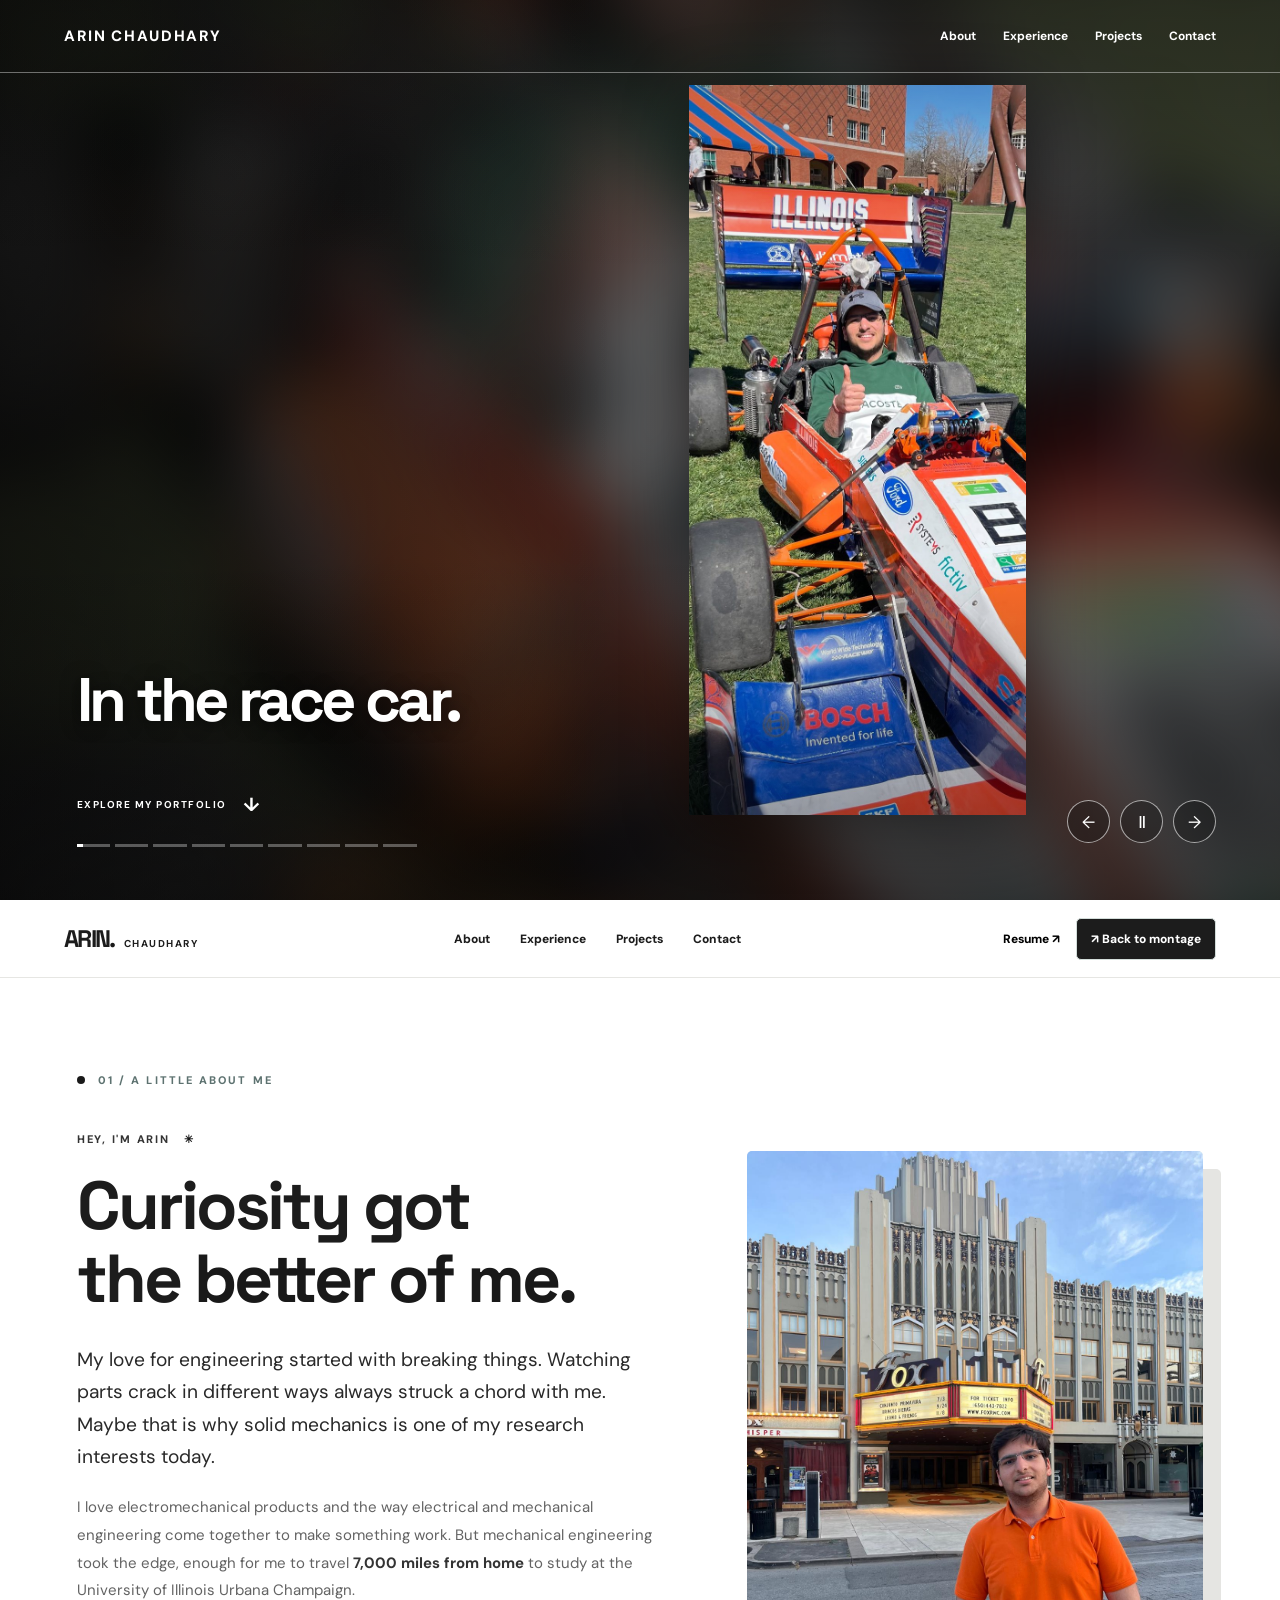
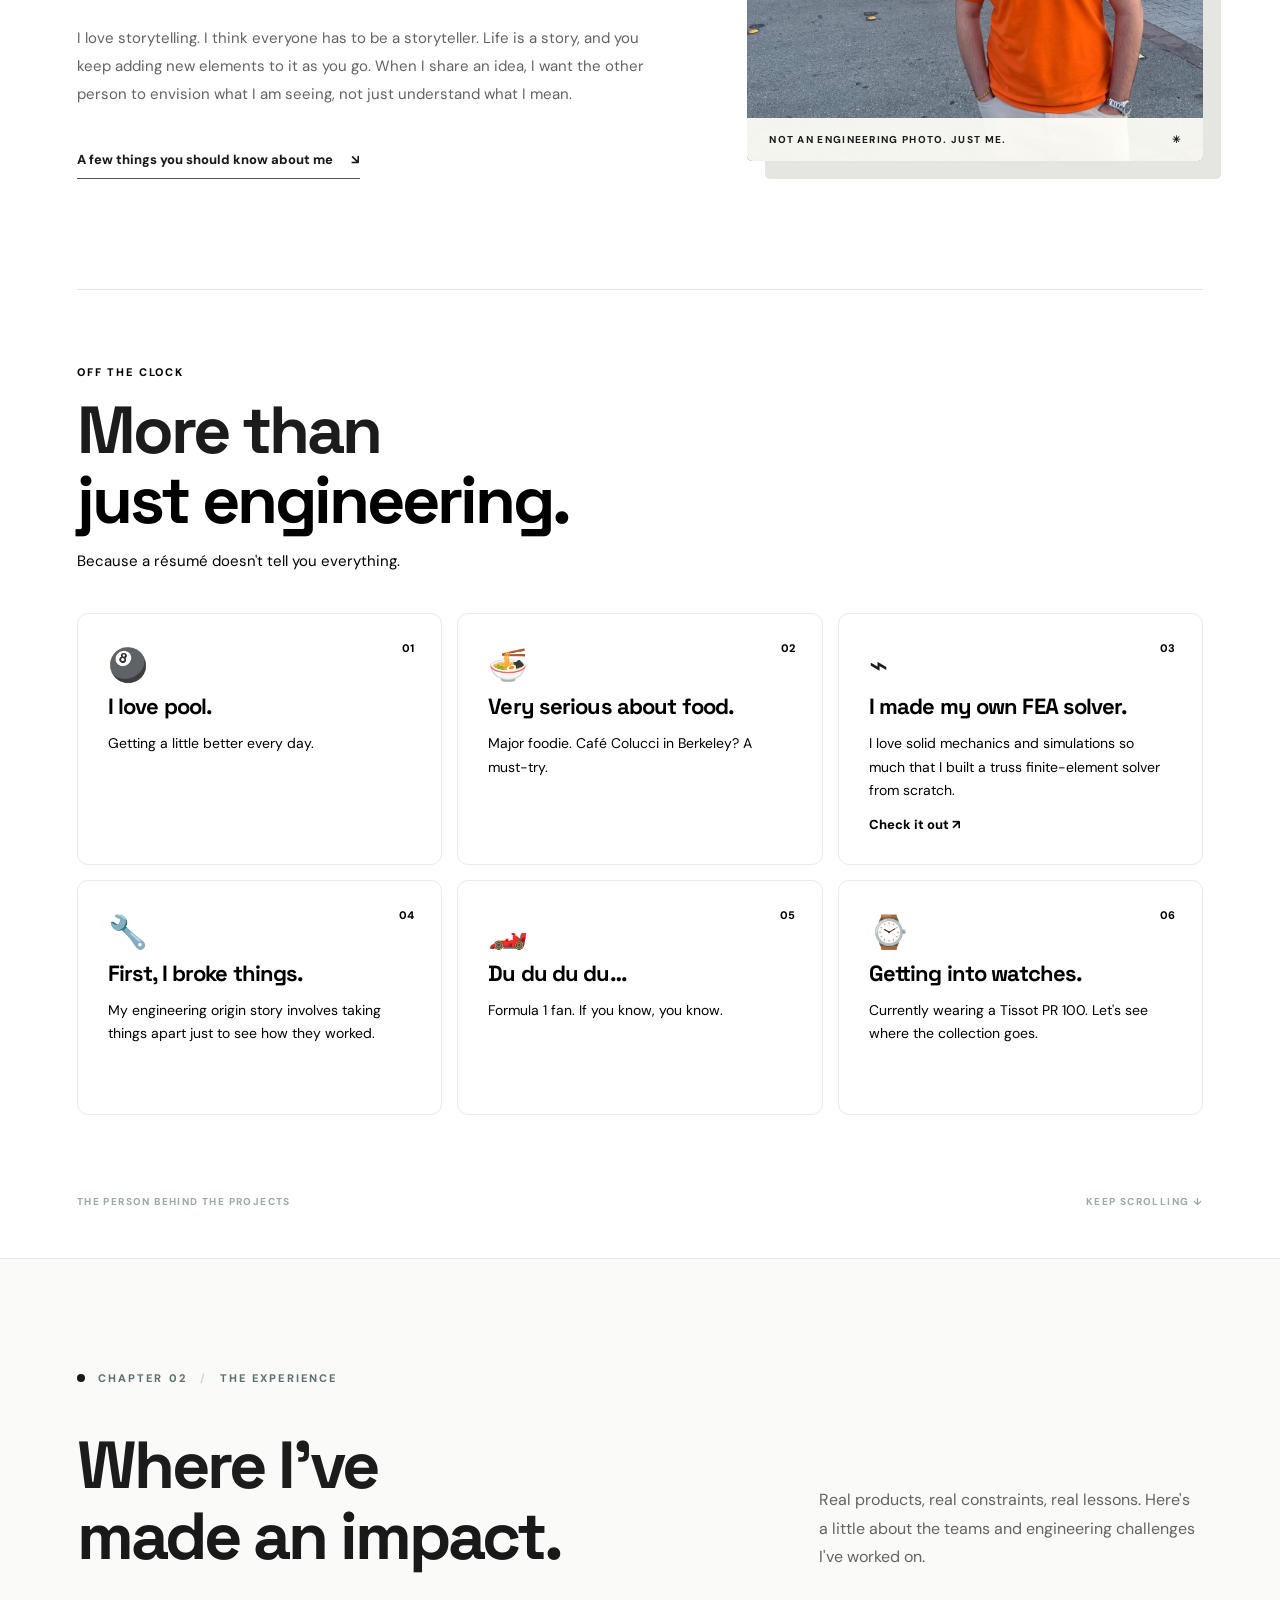
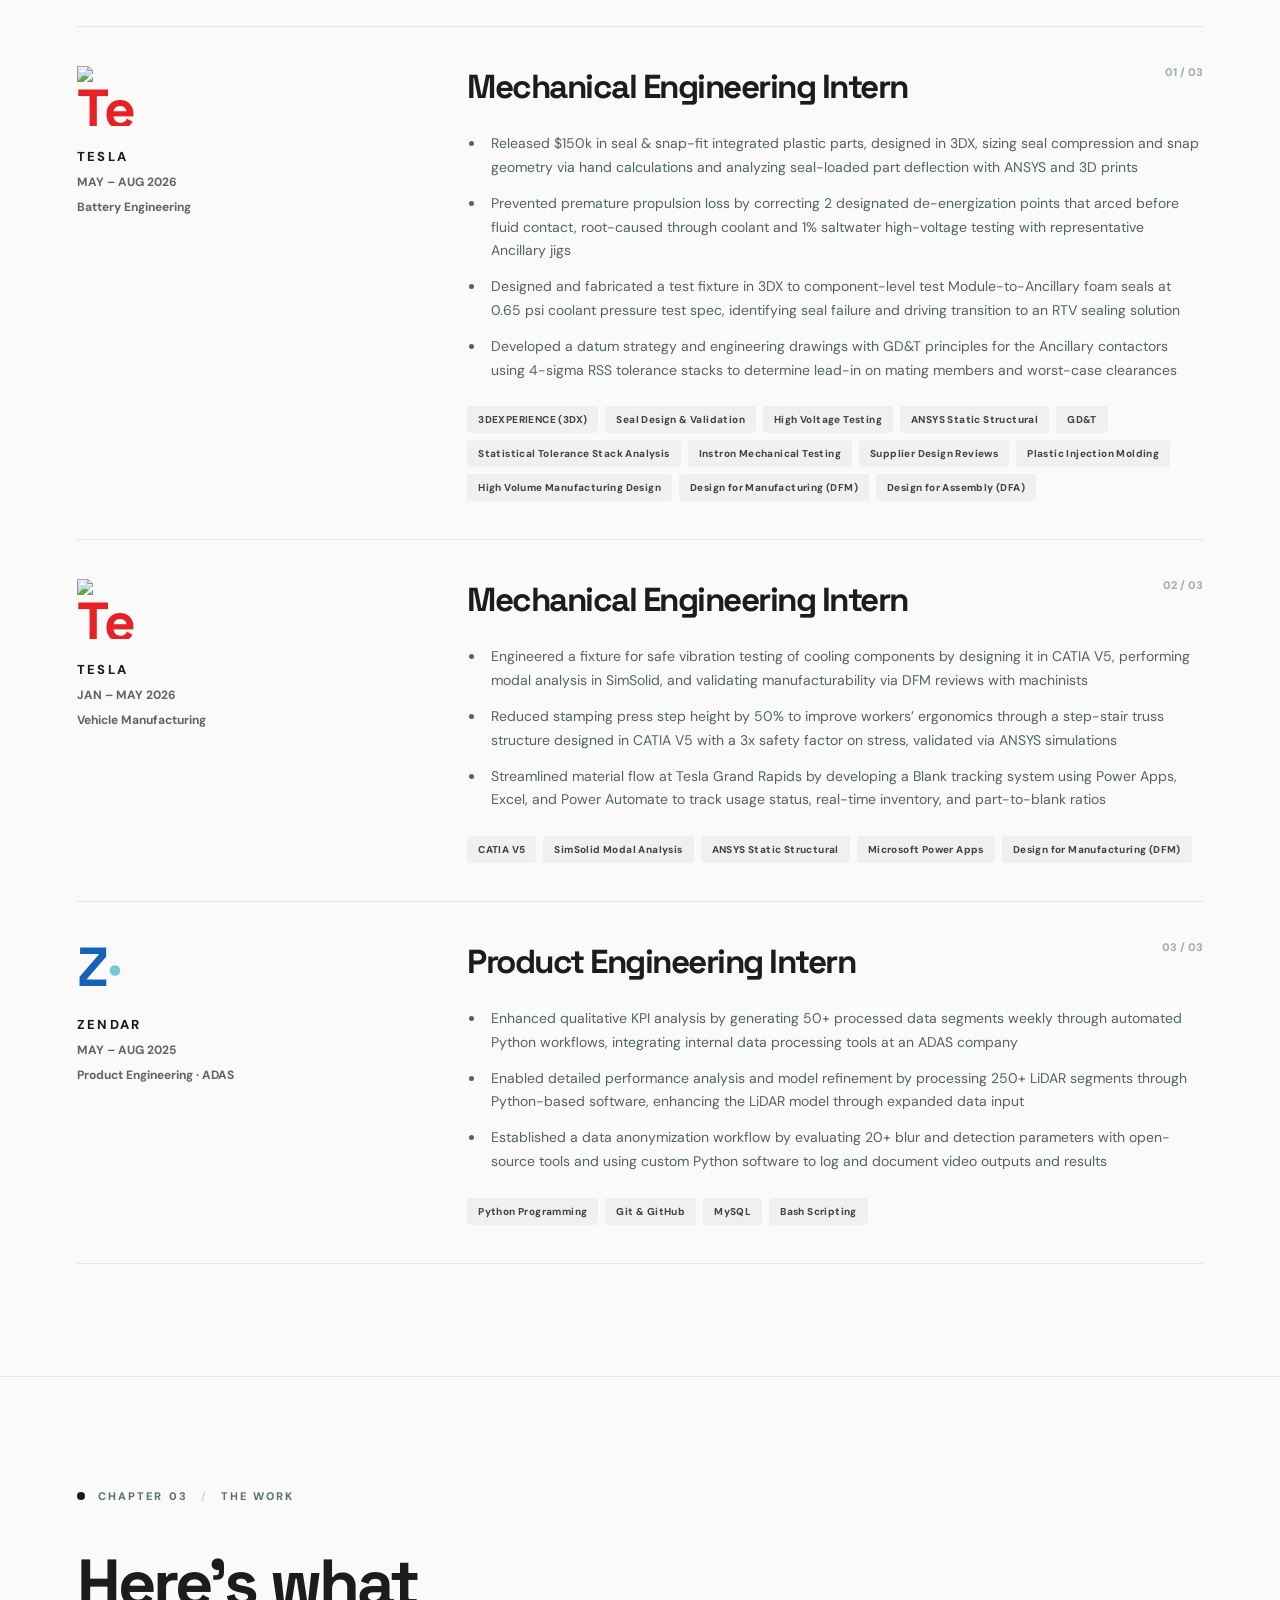
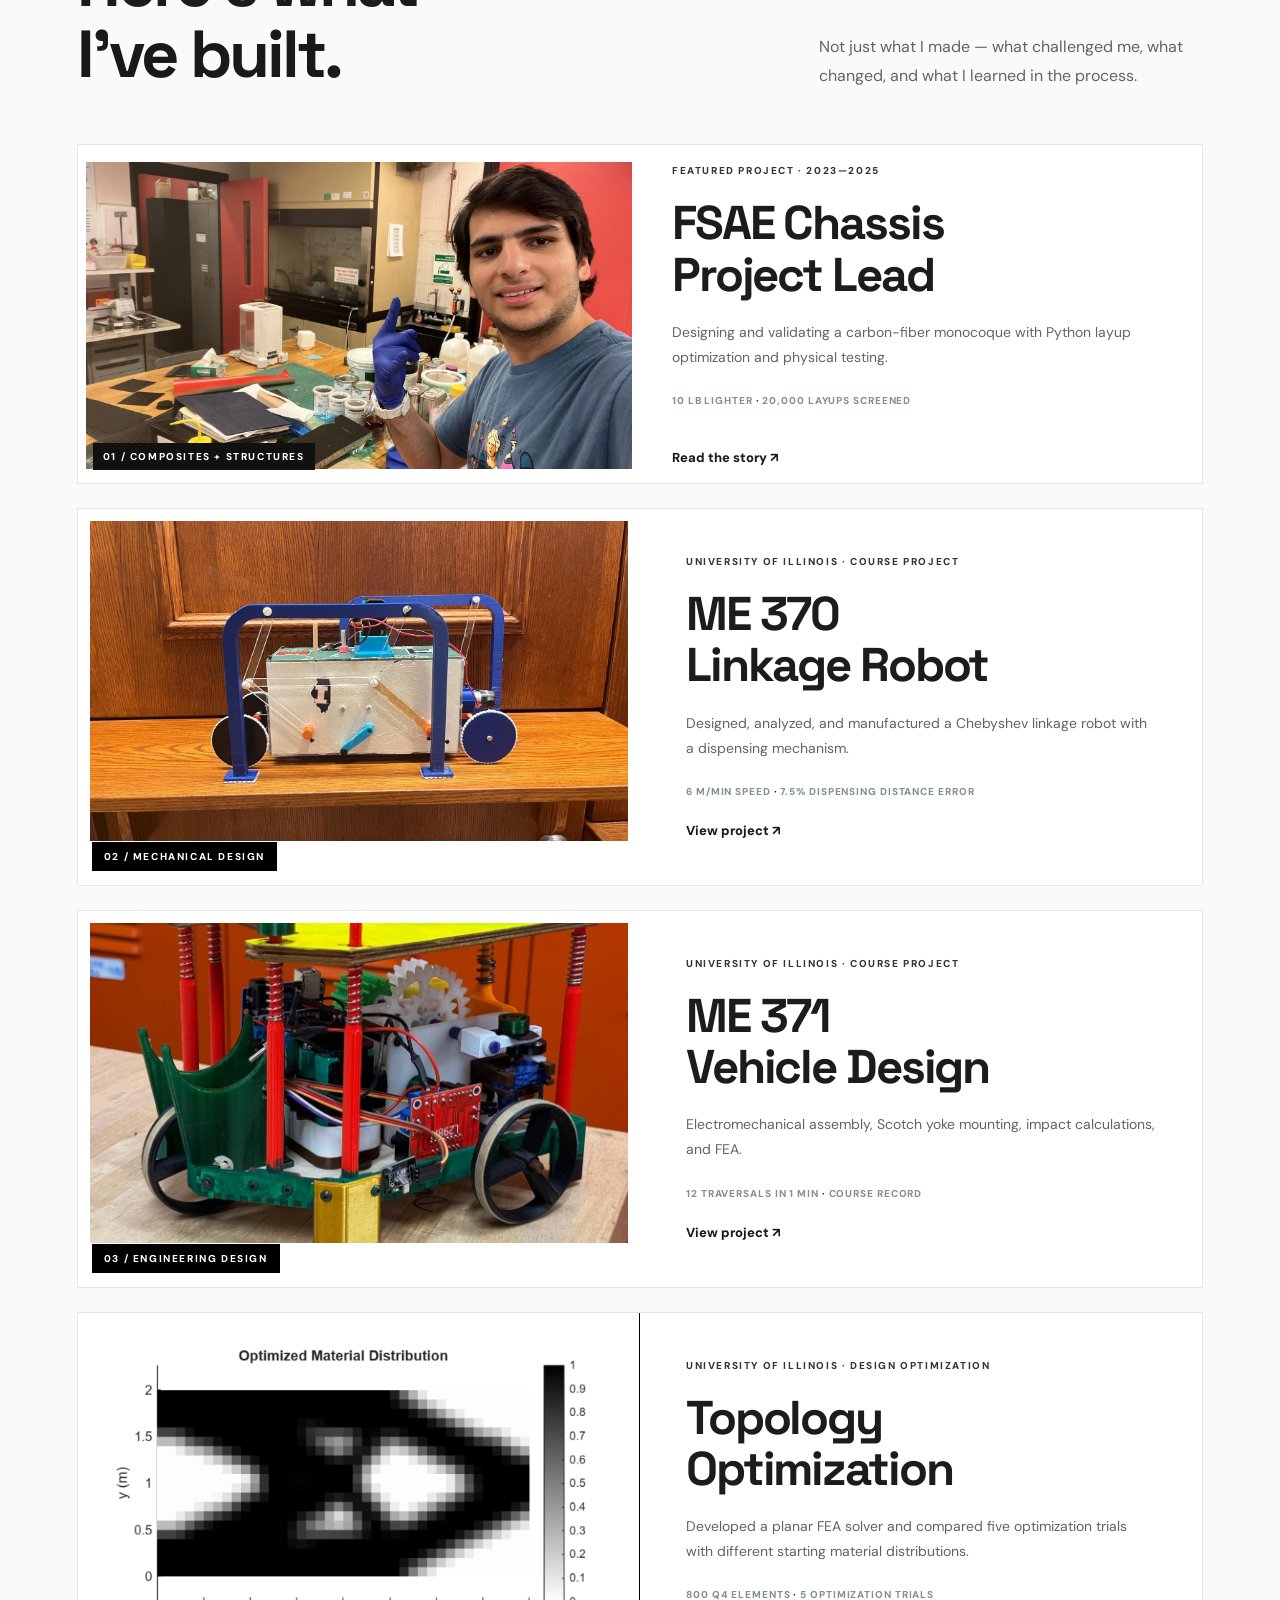
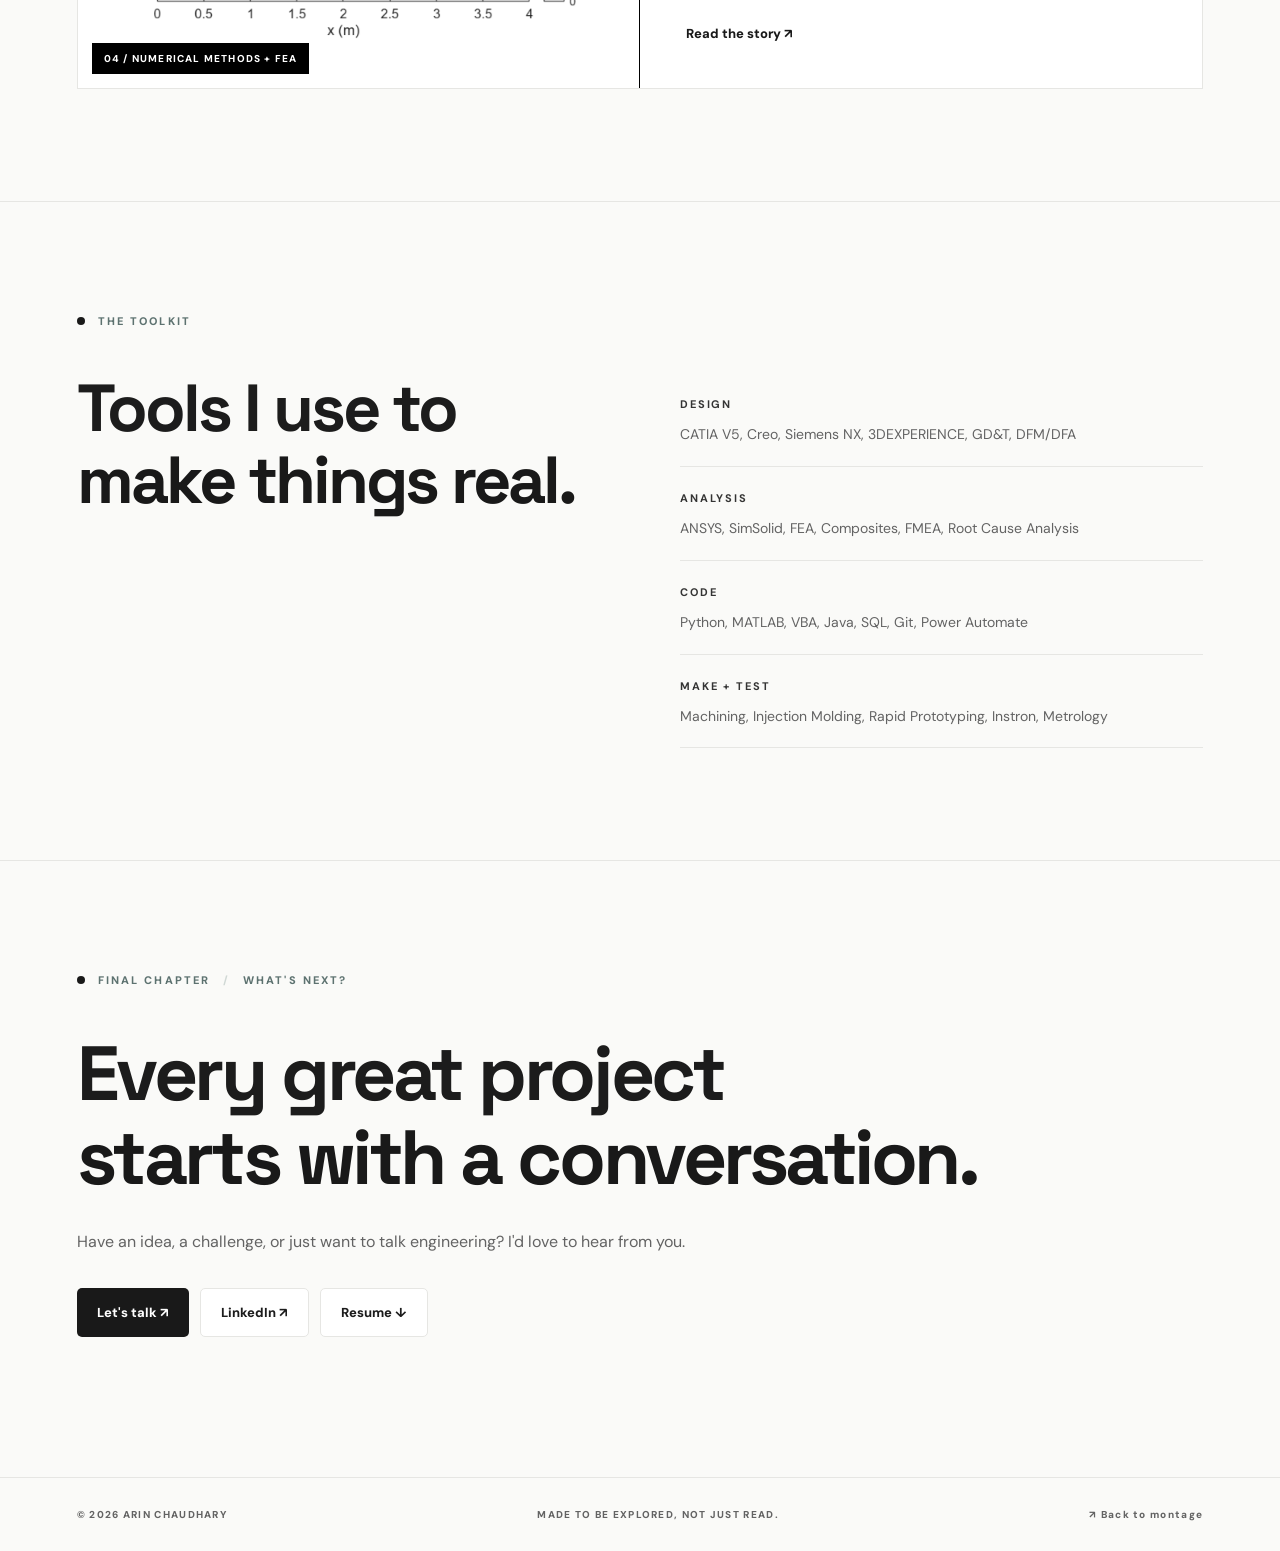
==== commit 4a78a433: "Fix topology optimization card thumbnail after montage merge" ====
--- a/index.html
+++ b/index.html
@@ -30,7 +30,7 @@
 <article class="job"><div class="job-identity"><div class="job-logo zendar">Z<span>·</span></div><span class="job-company">ZENDAR</span><span class="job-date">MAY – AUG 2025</span><span class="job-location">Product Engineering · ADAS</span></div><div class="job-details"><div class="job-top"><h3>Product Engineering Intern</h3><span>03 / 03</span></div><ul><li>Enhanced qualitative KPI analysis by generating 50+ processed data segments weekly through automated Python workflows, integrating internal data processing tools at an ADAS company</li><li>Enabled detailed performance analysis and model refinement by processing 250+ LiDAR segments through Python-based software, enhancing the LiDAR model through expanded data input</li><li>Established a data anonymization workflow by evaluating 20+ blur and detection parameters with open-source tools and using custom Python software to log and document video outputs and results</li></ul><div class="chips"><span>Python Programming</span><span>Git &amp; GitHub</span><span>MySQL</span><span>Bash Scripting</span></div></div></article></div></section>
 <section class="projects section-wrap" id="projects"><div class="section-kicker"><span class="indicator"></span> CHAPTER 03 <span class="divider-slash">/</span> THE WORK</div><div class="section-title-row"><div><h2>Here’s what<br/><span>I’ve built.</span></h2></div><p>Not just what I made — what challenged me, what changed, and what I learned in the process.</p></div><div class="project-list"><a class="project" href="project-fsae.html"><div class="project-art project-fsae"><img alt="Arin in the composites laboratory" loading="lazy" src="fsae-project-thumbnail-v4.png"/><span>01 / COMPOSITES + STRUCTURES</span></div><div class="project-description"><div class="small-label">FEATURED PROJECT · 2023—2025</div><h3>FSAE Chassis<br/>Project Lead</h3><p>Designing and validating a carbon-fiber monocoque with Python layup optimization and physical testing.</p><div class="project-tagline">10 LB LIGHTER <span>·</span> 20,000 LAYUPS SCREENED</div><span class="project-arrow">Read the story ↗</span></div></a>
 <a class="project" href="project-me370.html"><div class="project-art project-me370"><img alt="Finished ME 370 linkage robot" loading="lazy" src="assets/me370-side.jpg"/><span>02 / MECHANICAL DESIGN</span></div><div class="project-description"><div class="small-label">UNIVERSITY OF ILLINOIS · COURSE PROJECT</div><h3>ME 370<br/>Linkage Robot</h3><p>Designed, analyzed, and manufactured a Chebyshev linkage robot with a dispensing mechanism.</p><div class="project-tagline">6 M/MIN SPEED <span>·</span> 7.5% DISPENSING DISTANCE ERROR</div><span class="project-arrow">View project ↗</span></div></a>
-<a class="project" href="project-me371.html"><div class="project-art project-me371"><img alt="Finished ME 371 vehicle" loading="lazy" src="assets/me371-car.jpg"/><span>03 / ENGINEERING DESIGN</span></div><div class="project-description"><div class="small-label">UNIVERSITY OF ILLINOIS · COURSE PROJECT</div><h3>ME 371<br/>Vehicle Design</h3><p>Electromechanical assembly, Scotch yoke mounting, impact calculations, and FEA.</p><div class="project-tagline">12 TRAVERSALS IN 1 MIN <span>·</span> COURSE RECORD</div><span class="project-arrow">View project ↗</span></div></a><a class="project" href="project-topology.html"><div class="project-art project-topology"><img alt="Grayscale topology optimization material density distribution" loading="lazy" src="assets/topology-thumbnail.png"/><span>04 / NUMERICAL METHODS + FEA</span></div><div class="project-description"><div class="small-label">UNIVERSITY OF ILLINOIS · DESIGN OPTIMIZATION</div><h3>Topology<br/>Optimization</h3><p>Developed a planar FEA solver and compared five optimization trials with different starting material distributions.</p><div class="project-tagline">800 Q4 ELEMENTS <span>·</span> 5 OPTIMIZATION TRIALS</div><span class="project-arrow">Read the story ↗</span></div></a></div></section>
+<a class="project" href="project-me371.html"><div class="project-art project-me371"><img alt="Finished ME 371 vehicle" loading="lazy" src="assets/me371-car.jpg"/><span>03 / ENGINEERING DESIGN</span></div><div class="project-description"><div class="small-label">UNIVERSITY OF ILLINOIS · COURSE PROJECT</div><h3>ME 371<br/>Vehicle Design</h3><p>Electromechanical assembly, Scotch yoke mounting, impact calculations, and FEA.</p><div class="project-tagline">12 TRAVERSALS IN 1 MIN <span>·</span> COURSE RECORD</div><span class="project-arrow">View project ↗</span></div></a><a class="project" href="project-topology.html"><div class="project-art project-topology"><img alt="Grayscale topology optimization material density distribution" loading="lazy" src="assets/Screenshot%202026-11-23%20152411.png"/><span>04 / NUMERICAL METHODS + FEA</span></div><div class="project-description"><div class="small-label">UNIVERSITY OF ILLINOIS · DESIGN OPTIMIZATION</div><h3>Topology<br/>Optimization</h3><p>Developed a planar FEA solver and compared five optimization trials with different starting material distributions.</p><div class="project-tagline">800 Q4 ELEMENTS <span>·</span> 5 OPTIMIZATION TRIALS</div><span class="project-arrow">Read the story ↗</span></div></a></div></section>
 <section class="skills-section section-wrap" id="skills"><div class="section-kicker"><span class="indicator"></span> THE TOOLKIT</div><div class="skills-layout"><h2>Tools I use to<br/><span>make things real.</span></h2><div class="skill-rows"><div><strong>DESIGN</strong><p>CATIA V5, Creo, Siemens NX, 3DEXPERIENCE, GD&amp;T, DFM/DFA</p></div><div><strong>ANALYSIS</strong><p>ANSYS, SimSolid, FEA, Composites, FMEA, Root Cause Analysis</p></div><div><strong>CODE</strong><p>Python, MATLAB, VBA, Java, SQL, Git, Power Automate</p></div><div><strong>MAKE + TEST</strong><p>Machining, Injection Molding, Rapid Prototyping, Instron, Metrology</p></div></div></div></section>
 <section class="contact section-wrap" id="contact"><div class="section-kicker"><span class="indicator"></span> FINAL CHAPTER <span class="divider-slash">/</span> WHAT'S NEXT?</div><h2>Every great project<br/><span>starts with a conversation.</span></h2><p>Have an idea, a challenge, or just want to talk engineering? I'd love to hear from you.</p><div class="contact-buttons"><a class="solid-link" href="mailto:ac124@illinois.edu">Let's talk ↗</a><a class="light-link" href="https://www.linkedin.com/in/arinchaudhary" rel="noopener" target="_blank">LinkedIn ↗</a><a class="light-link" download="" href="assets/Arin_Chaudhary_Resume.pdf">Resume ↓</a></div></section></main>
 <footer class="site-footer"><span>© 2026 ARIN CHAUDHARY</span><span>MADE TO BE EXPLORED, NOT JUST READ.</span><a href="#cinema">↗ Back to montage</a></footer>
--- a/montage.css
+++ b/montage.css
@@ -0,0 +1,44 @@
+/* Single cinematic montage, preserving all other portfolio sections. */
+html{scroll-behavior:smooth}
+.montage{position:relative;min-height:620px;height:100svh;background:#101010;color:#fff;overflow:hidden;isolation:isolate}
+.montage-stage,.montage-scene{position:absolute;inset:0}
+.montage-scene{opacity:0;visibility:hidden;transition:opacity .95s ease,visibility 0s linear .95s;pointer-events:none}
+.montage-scene.active{opacity:1;visibility:visible;transition:opacity .95s ease;pointer-events:auto}
+.montage-scene::before{content:'';position:absolute;inset:-35px;background-image:var(--scene-image);background-position:center;background-size:cover;filter:blur(34px) brightness(.44) saturate(.77);transform:scale(1.045)}
+.montage-scene::after{content:'';position:absolute;inset:0;background:linear-gradient(90deg,rgba(0,0,0,.39),transparent 67%);pointer-events:none}
+.montage-scene>img,.montage-scene>video{position:absolute;top:85px;right:4.5%;bottom:85px;left:auto;width:65%;height:calc(100% - 170px);object-fit:contain;object-position:center;display:block;z-index:1;filter:drop-shadow(0 8px 32px #0007)}
+.montage-scene.is-portrait>img,.montage-scene.is-portrait>video{width:59%;right:3.5%}
+.montage-scene.is-landscape>img,.montage-scene.is-landscape>video{width:69%;right:2%}
+.montage-shade{position:absolute;inset:0;z-index:2;pointer-events:none;background:linear-gradient(180deg,#0808084b 0%,transparent 30%,transparent 62%,#0505057c 100%),linear-gradient(90deg,#07070792 0%,transparent 48%)}
+.montage-header{position:absolute;z-index:10;left:0;right:0;top:0;display:flex;align-items:center;justify-content:space-between;gap:25px;padding:26px clamp(22px,5vw,88px);border-bottom:1px solid #ffffff65}
+.montage-name{color:#fff!important;font:800 15px 'DM Sans',sans-serif;letter-spacing:.11em;text-decoration:none}
+.montage-header nav{display:flex;gap:27px}.montage-header nav a{color:#fff!important;font:700 12px 'DM Sans',sans-serif;text-decoration:none}.montage-header nav a:hover{opacity:.7}
+.montage-caption{position:absolute;left:clamp(26px,6vw,110px);right:25px;bottom:clamp(130px,17vh,200px);z-index:3;max-width:710px;transition:transform 1s ease,opacity 1s ease;transform:translateY(17px);opacity:0}
+.montage-scene.active .montage-caption{transform:translateY(0);opacity:1}
+.montage-caption h2{color:#fff;font:700 clamp(40px,4.8vw,76px)/1.06 'Space Grotesk',sans-serif;letter-spacing:-.06em;margin:0 0 14px;text-shadow:0 2px 18px #0009}
+.montage-controls{position:absolute;z-index:10;right:clamp(25px,5vw,90px);bottom:57px;display:flex;gap:10px}
+.montage-control{width:43px;height:43px;border:1px solid #fff9;border-radius:50%;background:#1115;color:#fff;cursor:pointer;font-size:17px;display:grid;place-items:center;transition:background .2s}.montage-control:hover{background:#fff3}
+.montage-indicators{position:absolute;left:clamp(26px,6vw,110px);bottom:53px;z-index:10;display:flex;gap:5px;width:min(340px,40vw);height:3px}
+.montage-indicator{flex:1;background:#ffffff50;overflow:hidden}.montage-indicator i{display:block;height:100%;width:0;background:#fff}.montage-indicator.done i{width:100%}
+.montage-scroll{position:absolute;left:clamp(26px,6vw,110px);bottom:83px;z-index:10;display:inline-flex;gap:16px;align-items:center;color:#fff!important;text-decoration:none;font:700 10px 'DM Sans',sans-serif;letter-spacing:.15em}.montage-scroll span{font-size:19px}
+/* Preserve photos in other portfolio project cards. */
+.project-art.project-me370,.project-art.project-me371,.project-art.project-topology{background:#fff;overflow:hidden}
+.project-art.project-me370 img,.project-art.project-me371 img,.project-art.project-topology img{width:100%;height:100%;position:absolute;inset:0;object-fit:cover;object-position:center;display:block}
+.project-art.project-topology img{object-fit:contain;background:#fff;padding:16px 18px 44px}
+.project-art.project-fsae img{object-fit:cover;object-position:center;position:absolute;inset:0;width:100%;height:100%}
+/* Preserve original About Me facts/card grid. */
+#about .fun-facts{margin-top:110px;padding-top:70px;border-top:1px solid #e5e5e2}
+#about .facts-heading>span{font-size:11px;font-weight:800;letter-spacing:.17em;color:#000}
+#about .facts-heading h2{font-size:clamp(39px,5.2vw,70px);line-height:1.05;margin:15px 0}
+#about .facts-heading h2 em{font-style:normal;color:#000!important}
+#about .facts-heading p{font-size:15px;color:#000!important}
+#about .fact-grid{display:grid;grid-template-columns:repeat(3,minmax(0,1fr));gap:15px;margin-top:42px}
+#about .fact-card{display:block;position:relative;min-height:235px;padding:30px;border:1px solid #eaeae7;border-radius:11px;background:#fff}
+#about .fact-card .fact-icon{display:block;font-size:32px;min-height:50px}
+#about .fact-card .fact-num{position:absolute;top:27px;right:27px;font-size:11px;font-weight:800;color:#000}
+#about .fact-card h3{font-size:22px;line-height:1.15;margin:0 0 13px;letter-spacing:-.04em;color:#000}
+#about .fact-card p{font-size:14px;line-height:1.65;margin:0;color:#000}
+#about .fact-card a{display:inline-block;margin-top:14px;font-size:13px;font-weight:800;color:#000}
+@media(max-width:900px){#about .fact-grid{grid-template-columns:repeat(2,minmax(0,1fr))}}
+@media(max-width:650px){.montage{min-height:570px}.montage-header{padding:19px 20px}.montage-name{font-size:11px}.montage-header nav{gap:11px}.montage-header nav a{font-size:10px}.montage-scene>img,.montage-scene>video,.montage-scene.is-portrait>img,.montage-scene.is-portrait>video,.montage-scene.is-landscape>img,.montage-scene.is-landscape>video{top:90px;bottom:170px;right:5%;width:90%;height:calc(100% - 270px)}.montage-caption{left:23px;bottom:145px;right:22px}.montage-caption h2{font-size:clamp(39px,9vw,63px)}.montage-controls{bottom:44px;right:20px;gap:6px}.montage-control{width:36px;height:36px}.montage-indicators{bottom:41px;left:23px;width:35vw}.montage-scroll{bottom:78px;left:23px;font-size:9px}#about .fact-grid{grid-template-columns:1fr}#about .fact-card{min-height:175px;padding:22px}#about .fun-facts{margin-top:70px;padding-top:45px}}
+@media(prefers-reduced-motion:reduce){html{scroll-behavior:auto}.montage-scene,.montage-caption{transition:none}}
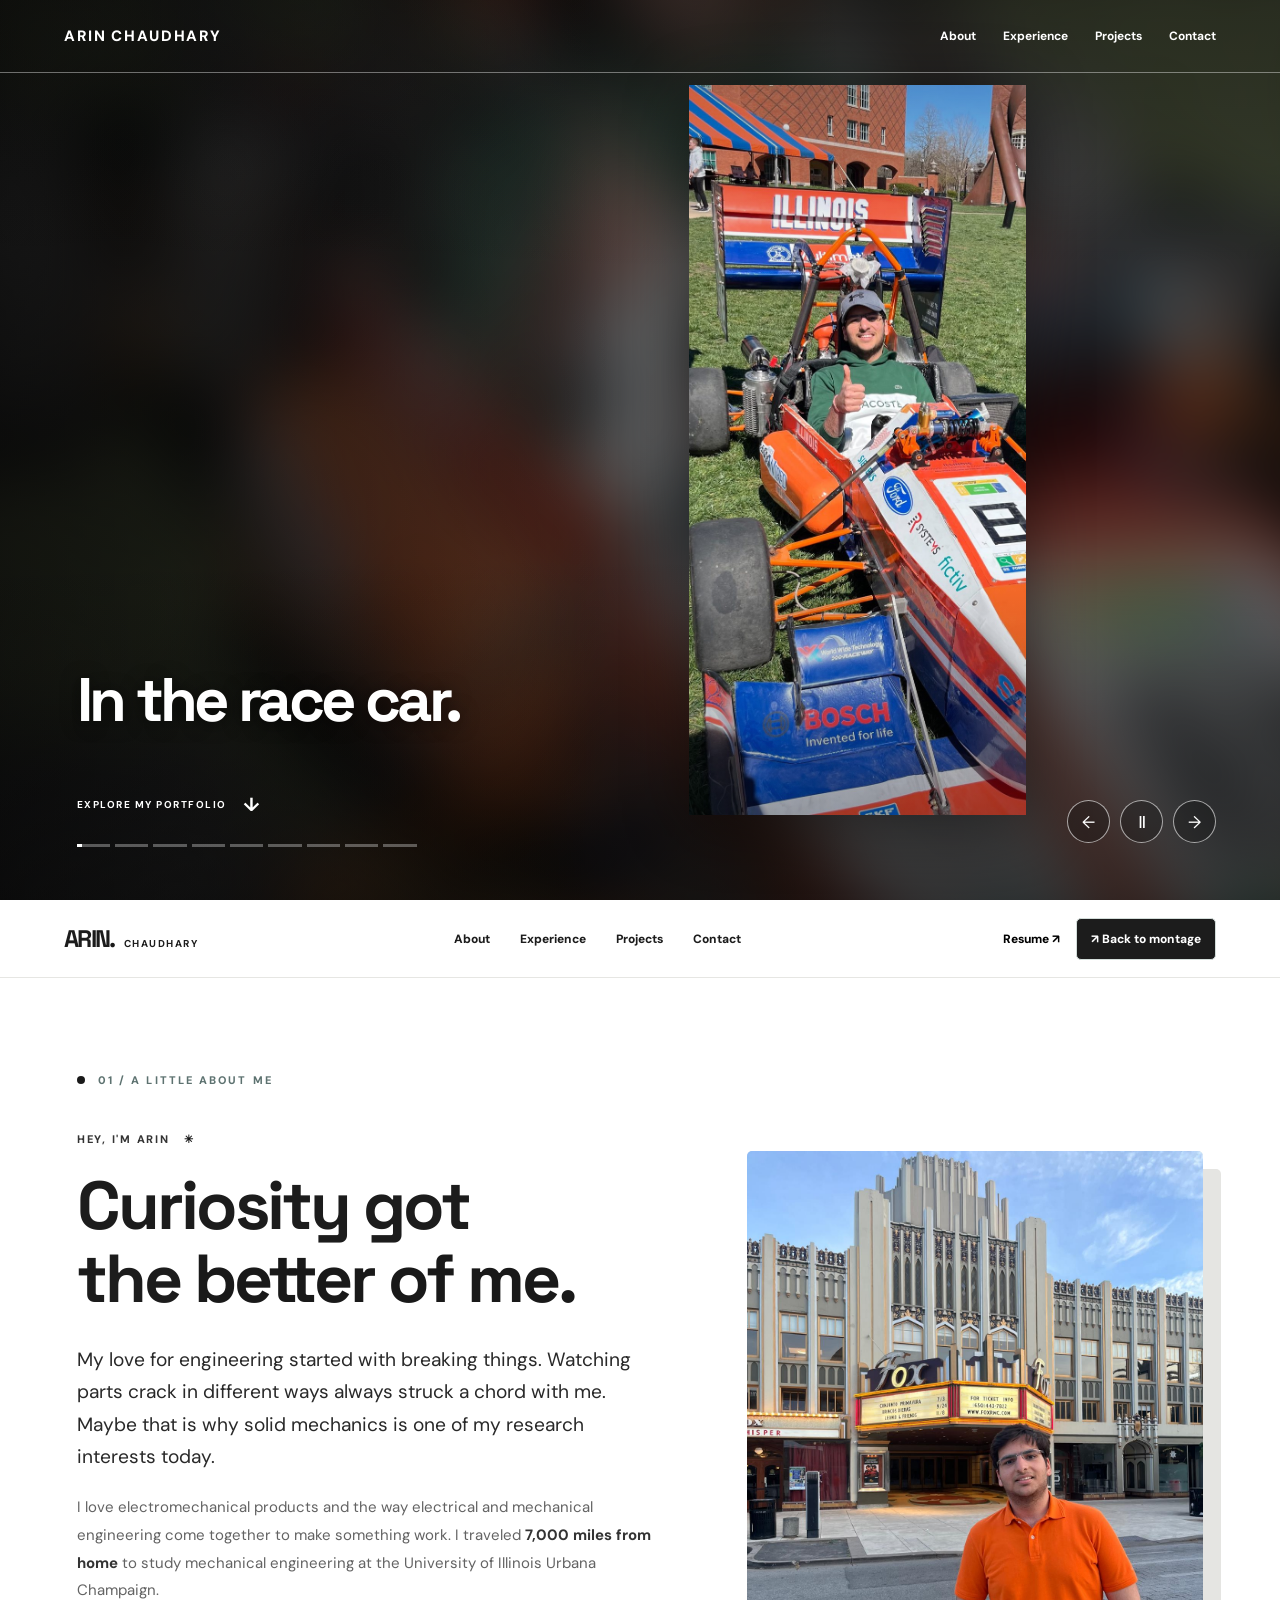
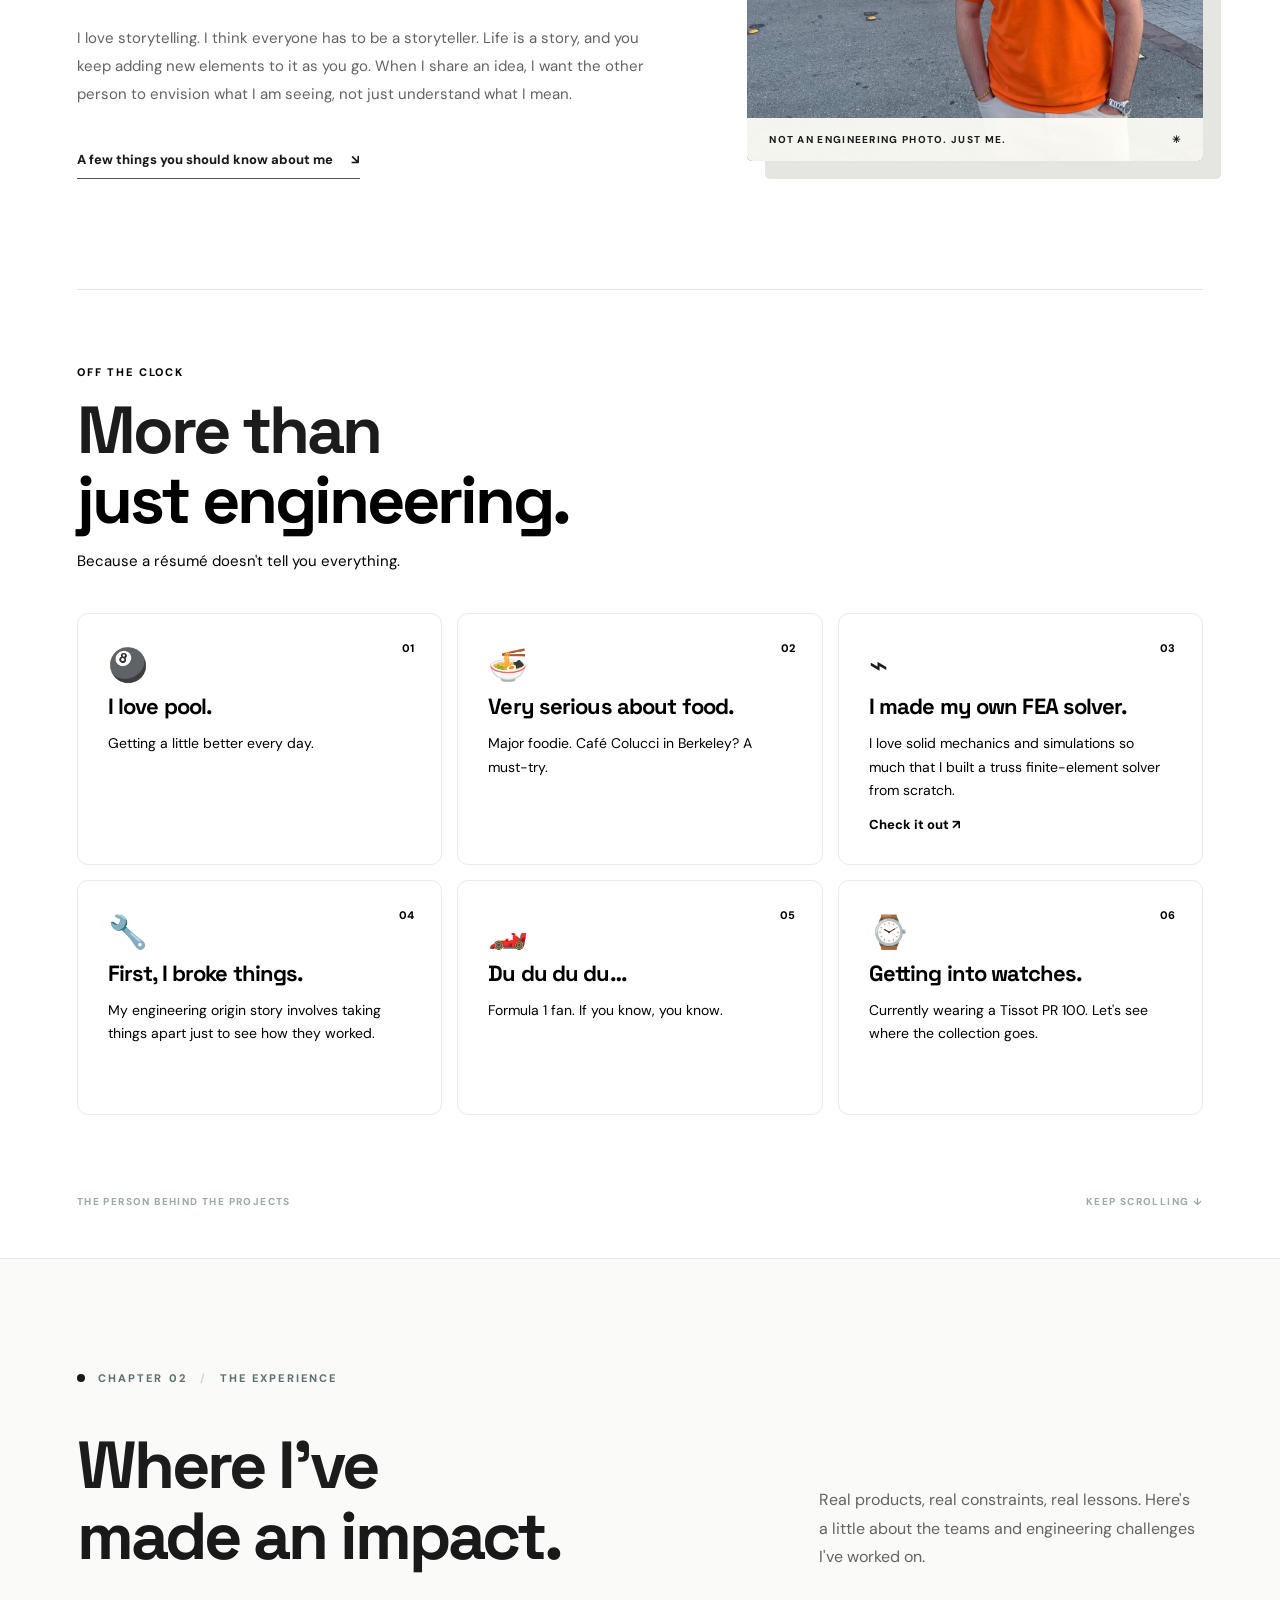
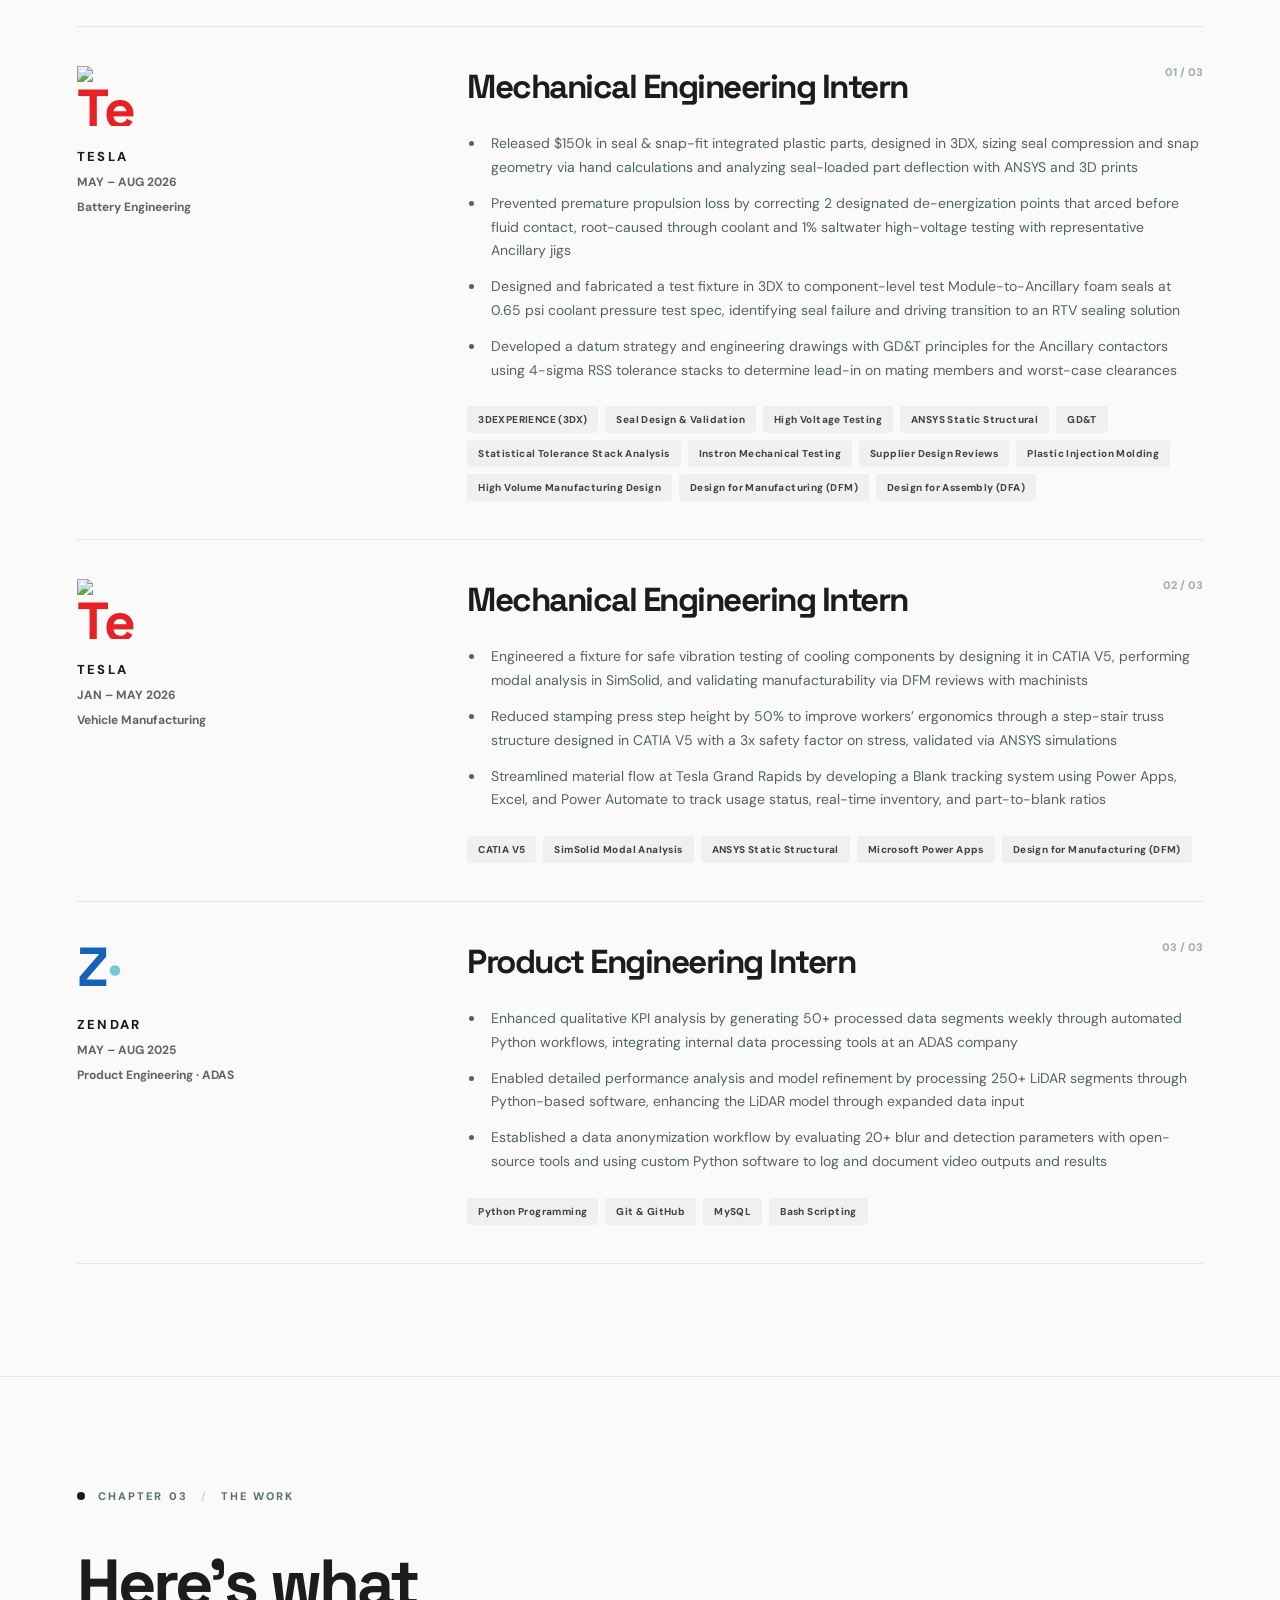
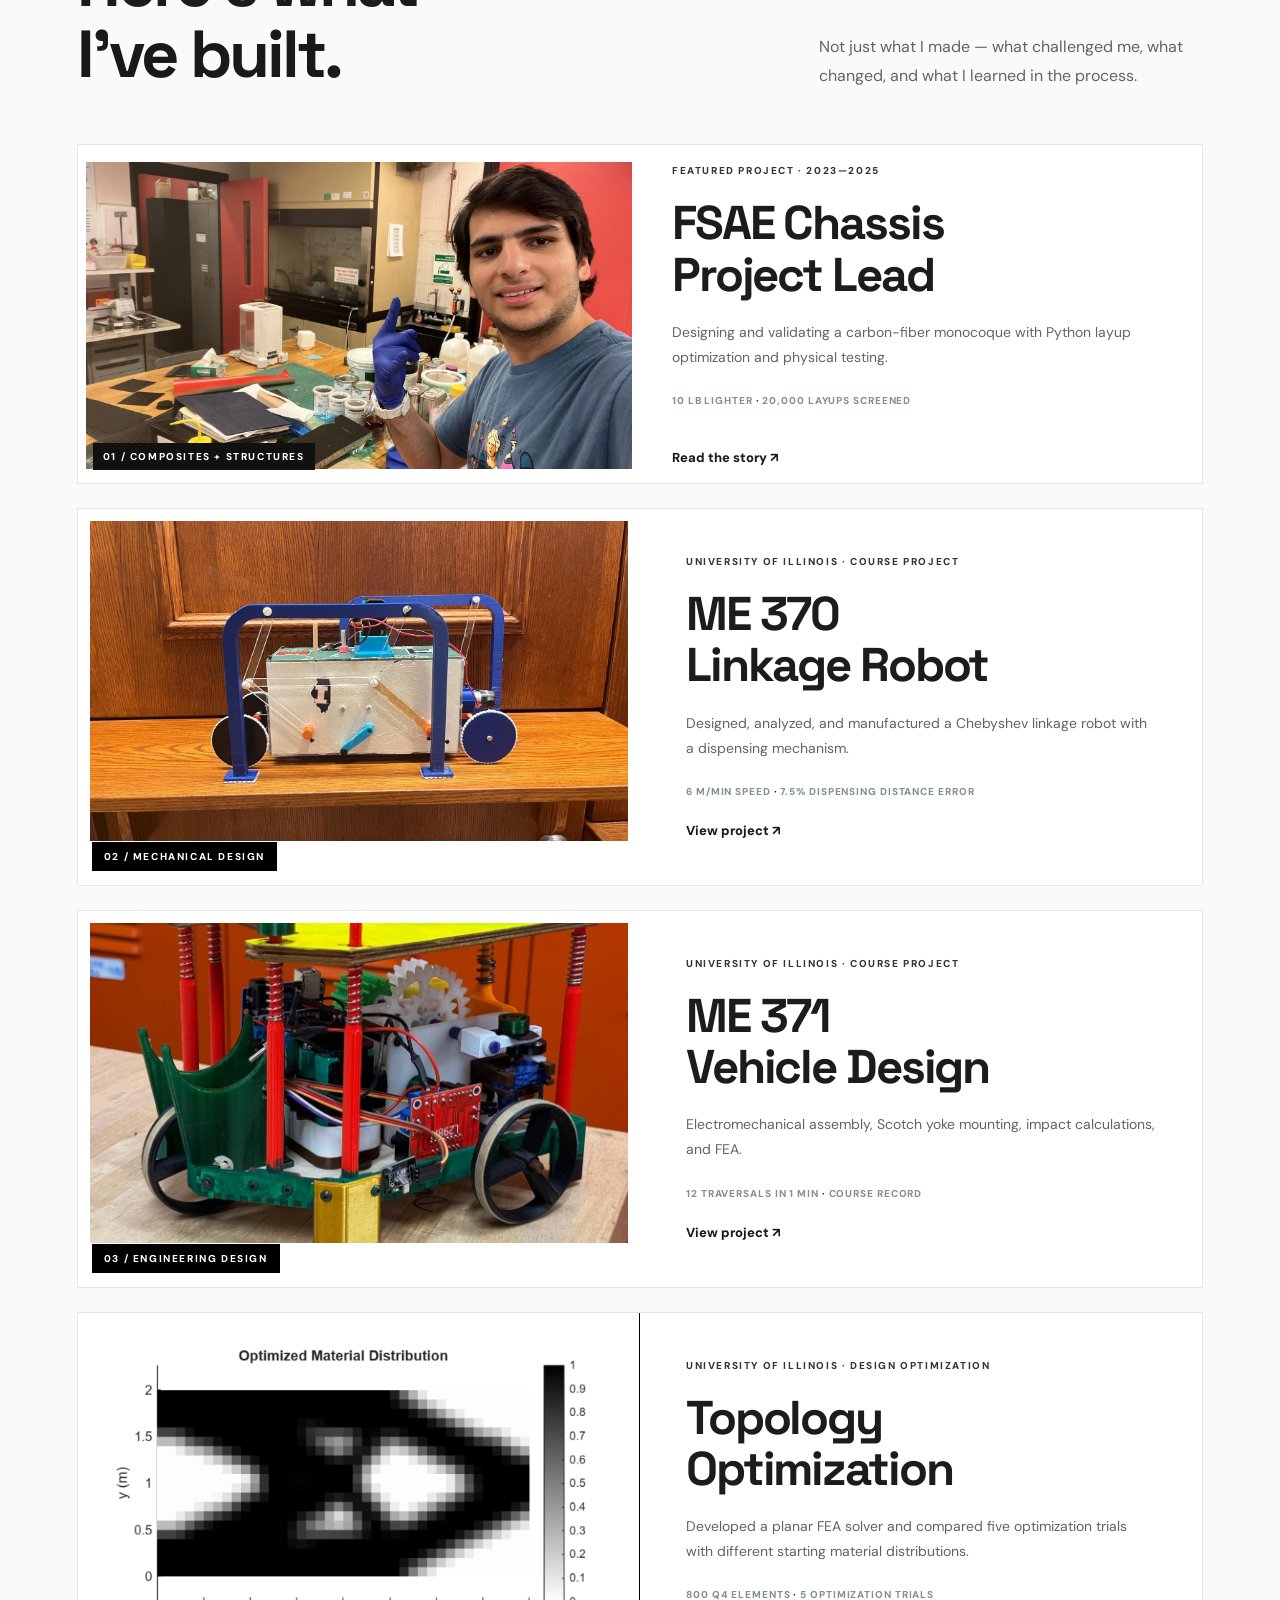
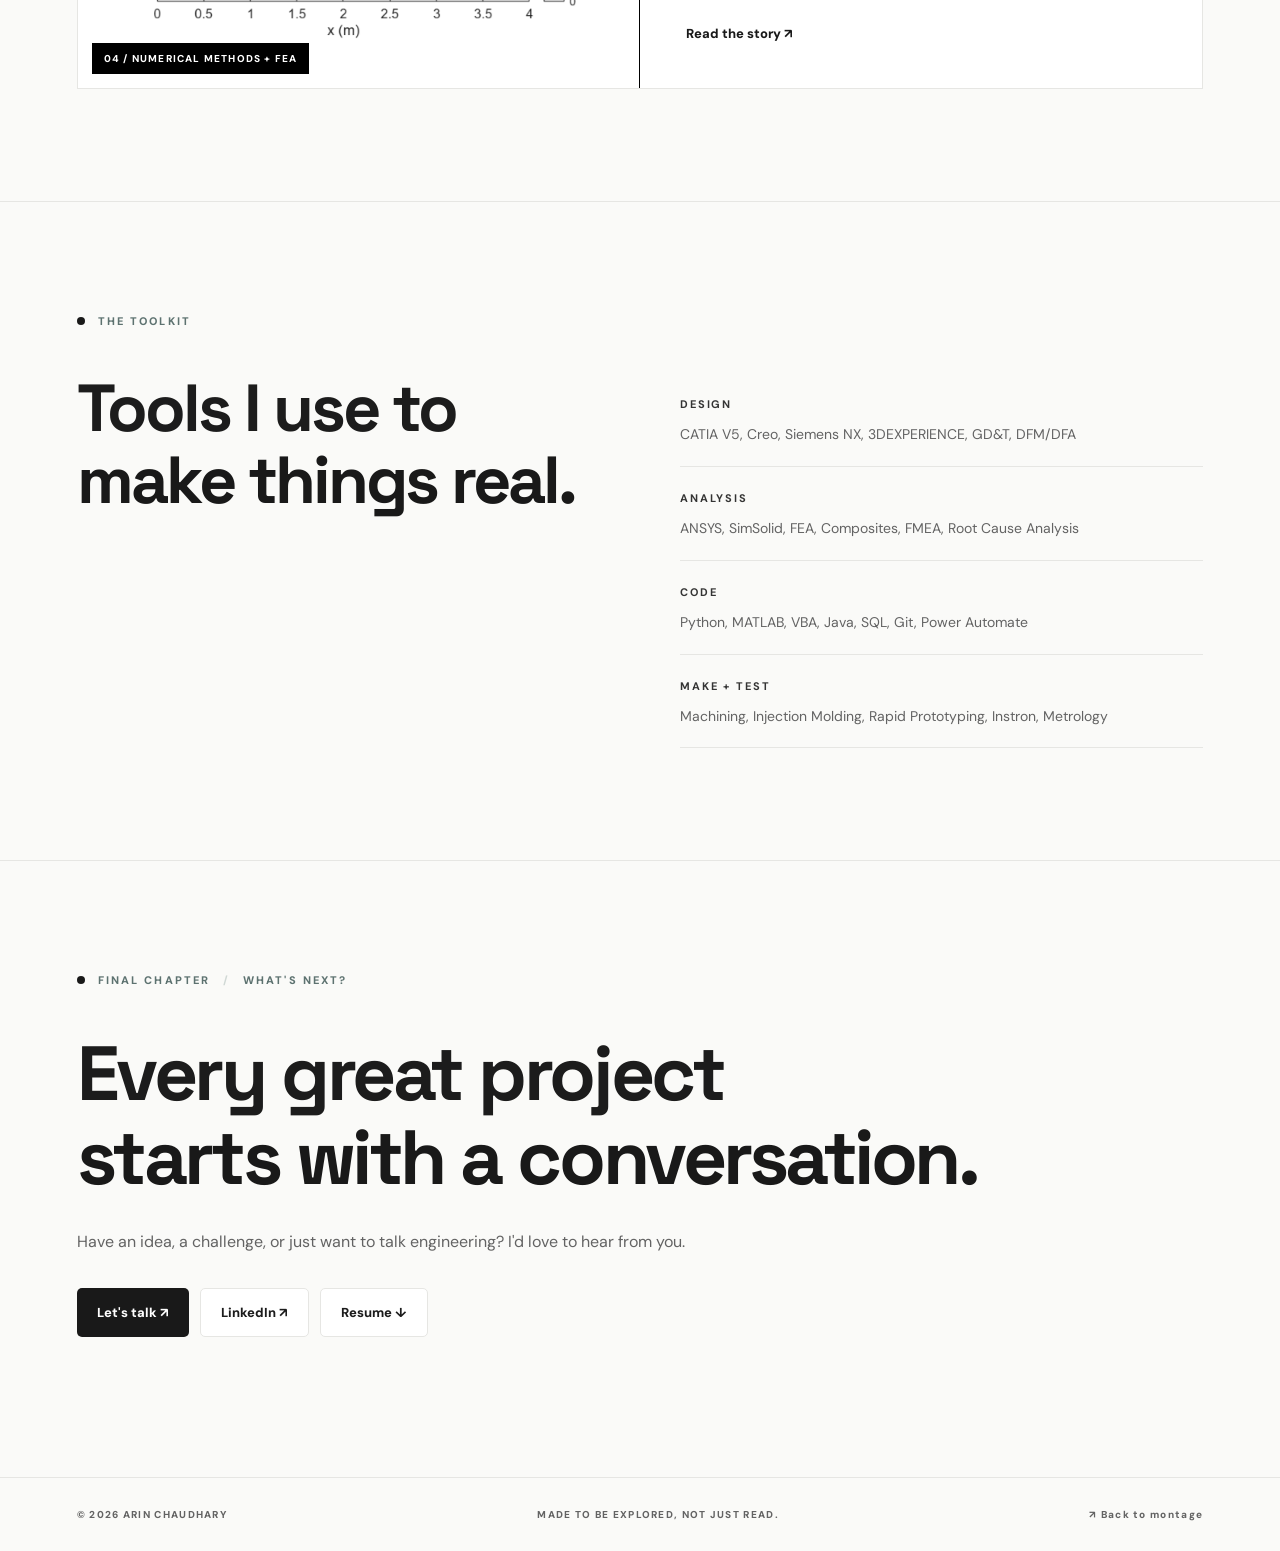
==== commit 351f378c: "Remove mechanical engineering took the edge wording from About section" ====
--- a/index.html
+++ b/index.html
@@ -22,7 +22,7 @@
 <div class="site" id="site">
 <header class="site-header"><a class="site-brand" href="#about">ARIN<span>.</span> <small>CHAUDHARY</small></a><nav aria-label="Portfolio navigation"><a href="#about">About</a><a href="#experience">Experience</a><a href="#projects">Projects</a><a href="#contact">Contact</a></nav><div class="header-actions"><button class="resume-link" id="resumeLink" onclick="window.location.href='assets/Arin_Chaudhary_Resume.pdf'">Resume ↗</button><a class="drive-again" href="#cinema">↗ Back to montage</a></div></header>
 <main>
-<section class="about section-wrap personal-about" id="about"><div class="section-kicker"><span class="indicator"></span> 01 / A LITTLE ABOUT ME</div><div class="about-grid"><div class="about-copy"><div class="hero-overline">HEY, I'M ARIN <span>✳</span></div><h1>Curiosity got<br/>the <span>better of me.</span></h1><p class="about-lead">My love for engineering started with breaking things. Watching parts crack in different ways always struck a chord with me. Maybe that is why solid mechanics is one of my research interests today.</p><p class="about-quiet">I love electromechanical products and the way electrical and mechanical engineering come together to make something work. But mechanical engineering took the edge, enough for me to travel <strong>7,000 miles from home</strong> to study at the University of Illinois Urbana Champaign.</p><p class="about-quiet">I love storytelling. I think everyone has to be a storyteller. Life is a story, and you keep adding new elements to it as you go. When I share an idea, I want the other person to envision what I am seeing, not just understand what I mean.</p><a class="personal-link" href="#facts">A few things you should know about me <span>↘</span></a></div><figure class="portrait"><img alt="Arin outside the Fox Theatre" loading="eager" src="arin-portrait.jpeg"/><figcaption>NOT AN ENGINEERING PHOTO. JUST ME. <span>✳</span></figcaption></figure></div>
+<section class="about section-wrap personal-about" id="about"><div class="section-kicker"><span class="indicator"></span> 01 / A LITTLE ABOUT ME</div><div class="about-grid"><div class="about-copy"><div class="hero-overline">HEY, I'M ARIN <span>✳</span></div><h1>Curiosity got<br/>the <span>better of me.</span></h1><p class="about-lead">My love for engineering started with breaking things. Watching parts crack in different ways always struck a chord with me. Maybe that is why solid mechanics is one of my research interests today.</p><p class="about-quiet">I love electromechanical products and the way electrical and mechanical engineering come together to make something work. I traveled <strong>7,000 miles from home</strong> to study mechanical engineering at the University of Illinois Urbana Champaign.</p><p class="about-quiet">I love storytelling. I think everyone has to be a storyteller. Life is a story, and you keep adding new elements to it as you go. When I share an idea, I want the other person to envision what I am seeing, not just understand what I mean.</p><a class="personal-link" href="#facts">A few things you should know about me <span>↘</span></a></div><figure class="portrait"><img alt="Arin outside the Fox Theatre" loading="eager" src="arin-portrait.jpeg"/><figcaption>NOT AN ENGINEERING PHOTO. JUST ME. <span>✳</span></figcaption></figure></div>
 <div class="fun-facts" id="facts"><div class="facts-heading"><span>OFF THE CLOCK</span><h2>More than<br/><em>just engineering.</em></h2><p>Because a résumé doesn't tell you everything.</p></div><div class="fact-grid"><article class="fact-card fact-pool"><span class="fact-icon">🎱</span><span class="fact-num">01</span><h3>I love pool.</h3><p>Getting a little better every day.</p></article><article class="fact-card fact-food"><span class="fact-icon">🍜</span><span class="fact-num">02</span><h3>Very serious about food.</h3><p>Major foodie. Café Colucci in Berkeley? A must-try.</p></article><article class="fact-card fact-fea"><span class="fact-icon">⌁</span><span class="fact-num">03</span><h3>I made my own FEA solver.</h3><p>I love solid mechanics and simulations so much that I built a truss finite-element solver from scratch.</p><a href="#projects">Check it out ↗</a></article><article class="fact-card fact-break"><span class="fact-icon">🔧</span><span class="fact-num">04</span><h3>First, I broke things.</h3><p>My engineering origin story involves taking things apart just to see how they worked.</p></article><article class="fact-card fact-f1"><span class="fact-icon">🏎️</span><span class="fact-num">05</span><h3>Du du du du…</h3><p>Formula 1 fan. If you know, you know.</p></article><article class="fact-card fact-watch"><span class="fact-icon">⌚</span><span class="fact-num">06</span><h3>Getting into watches.</h3><p>Currently wearing a Tissot PR 100. Let's see where the collection goes.</p></article></div></div><div class="subtle-note"><span>THE PERSON BEHIND THE PROJECTS</span><span>KEEP SCROLLING ↓</span></div></section>
 <section class="experience section-wrap" id="experience"><div class="section-kicker"><span class="indicator"></span> CHAPTER 02 <span class="divider-slash">/</span> THE EXPERIENCE</div><div class="section-title-row"><div><h2>Where I've<br/><span>made an impact.</span></h2></div><p>Real products, real constraints, real lessons. Here's a little about the teams and engineering challenges I've worked on.</p></div>
 <div class="experience-stack"><article class="job"><div class="job-identity"><div aria-label="Tesla" class="job-logo tesla"><img alt="Tesla logo" loading="lazy" src="https://commons.wikimedia.org/wiki/Special:Redirect/file/Tesla_T_symbol.svg"/></div><span class="job-company">TESLA</span><span class="job-date">MAY – AUG 2026</span><span class="job-location">Battery Engineering</span></div><div class="job-details"><div class="job-top"><h3>Mechanical Engineering Intern</h3><span>01 / 03</span></div><ul><li>Released $150k in seal &amp; snap-fit integrated plastic parts, designed in 3DX, sizing seal compression and snap geometry via hand calculations and analyzing seal-loaded part deflection with ANSYS and 3D prints</li><li>Prevented premature propulsion loss by correcting 2 designated de-energization points that arced before fluid contact, root-caused through coolant and 1% saltwater high-voltage testing with representative Ancillary jigs</li><li>Designed and fabricated a test fixture in 3DX to component-level test Module-to-Ancillary foam seals at 0.65 psi coolant pressure test spec, identifying seal failure and driving transition to an RTV sealing solution</li><li>Developed a datum strategy and engineering drawings with GD&amp;T principles for the Ancillary contactors using 4-sigma RSS tolerance stacks to determine lead-in on mating members and worst-case clearances</li></ul><div class="chips"><span>3DEXPERIENCE (3DX)</span><span>Seal Design &amp; Validation</span><span>High Voltage Testing</span><span>ANSYS Static Structural</span><span>GD&amp;T</span><span>Statistical Tolerance Stack Analysis</span><span>Instron Mechanical Testing</span><span>Supplier Design Reviews</span><span>Plastic Injection Molding</span><span>High Volume Manufacturing Design</span><span>Design for Manufacturing (DFM)</span><span>Design for Assembly (DFA)</span></div></div></article>
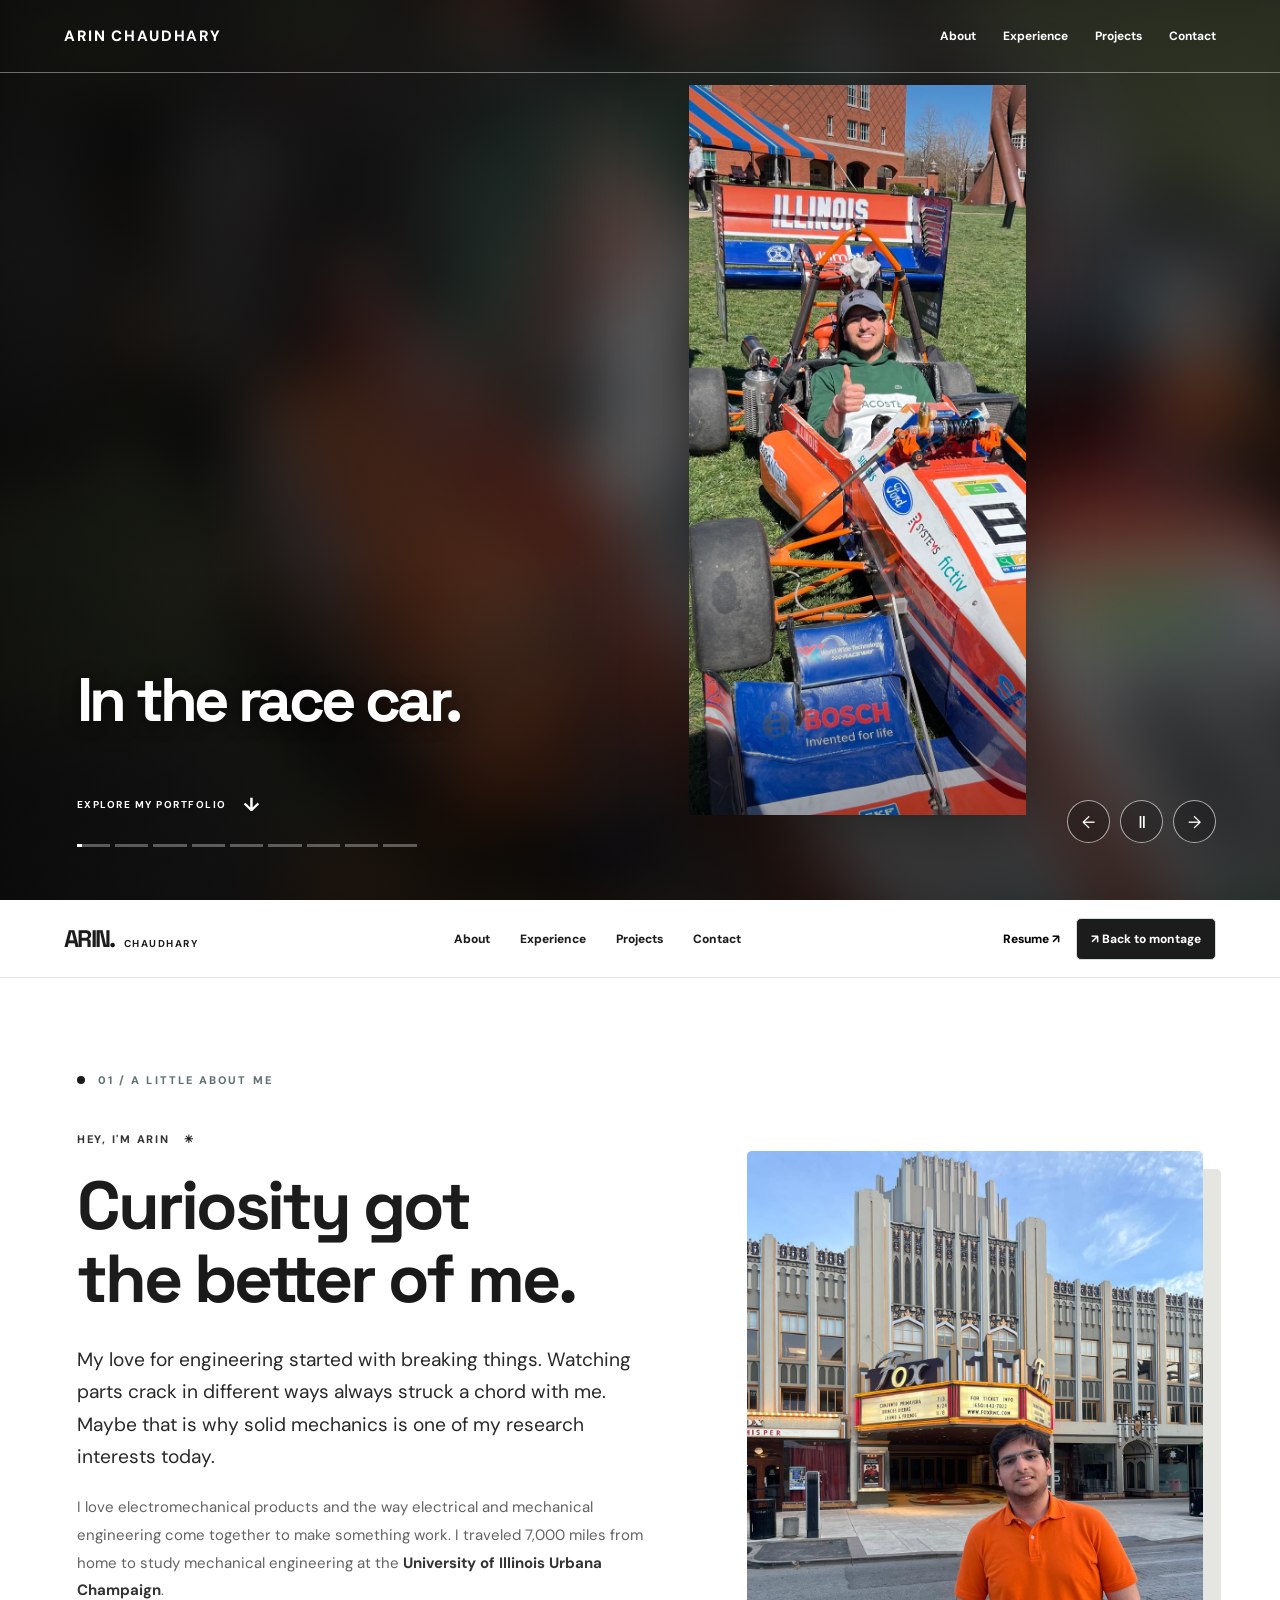
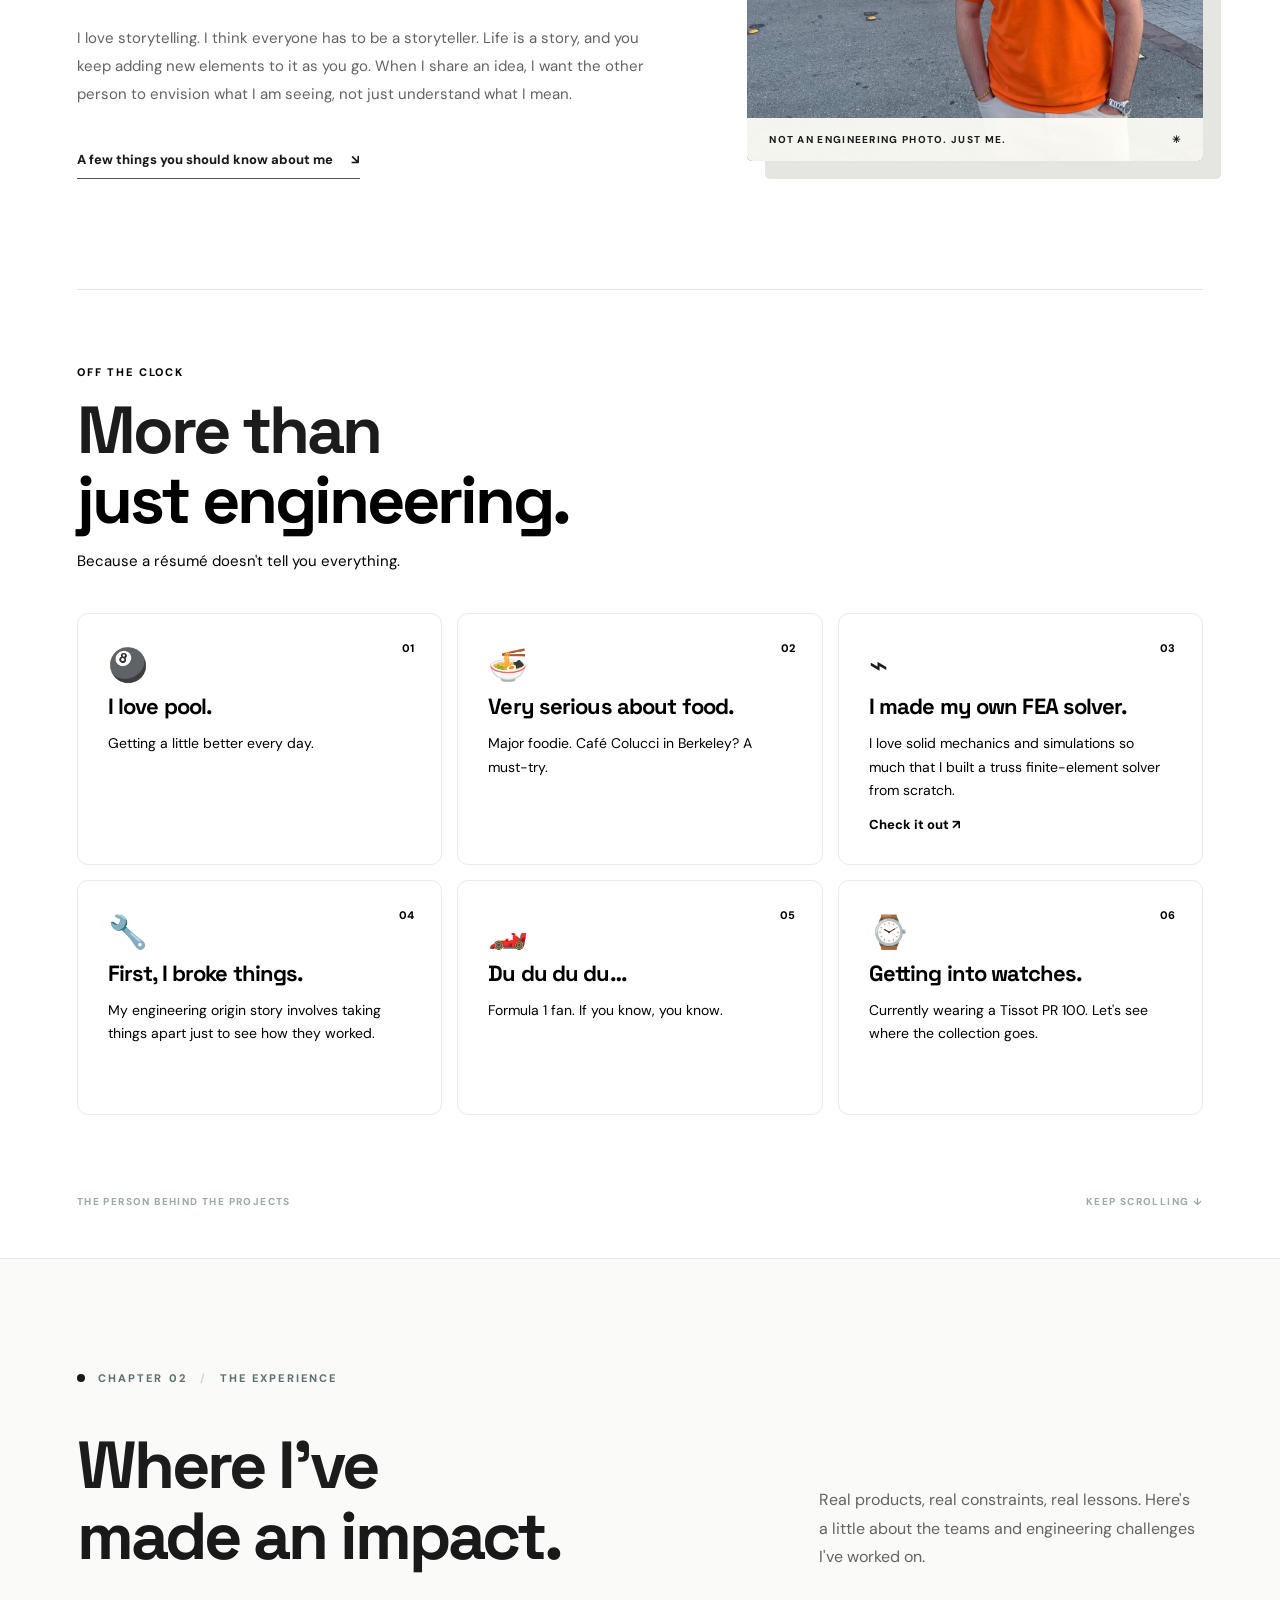
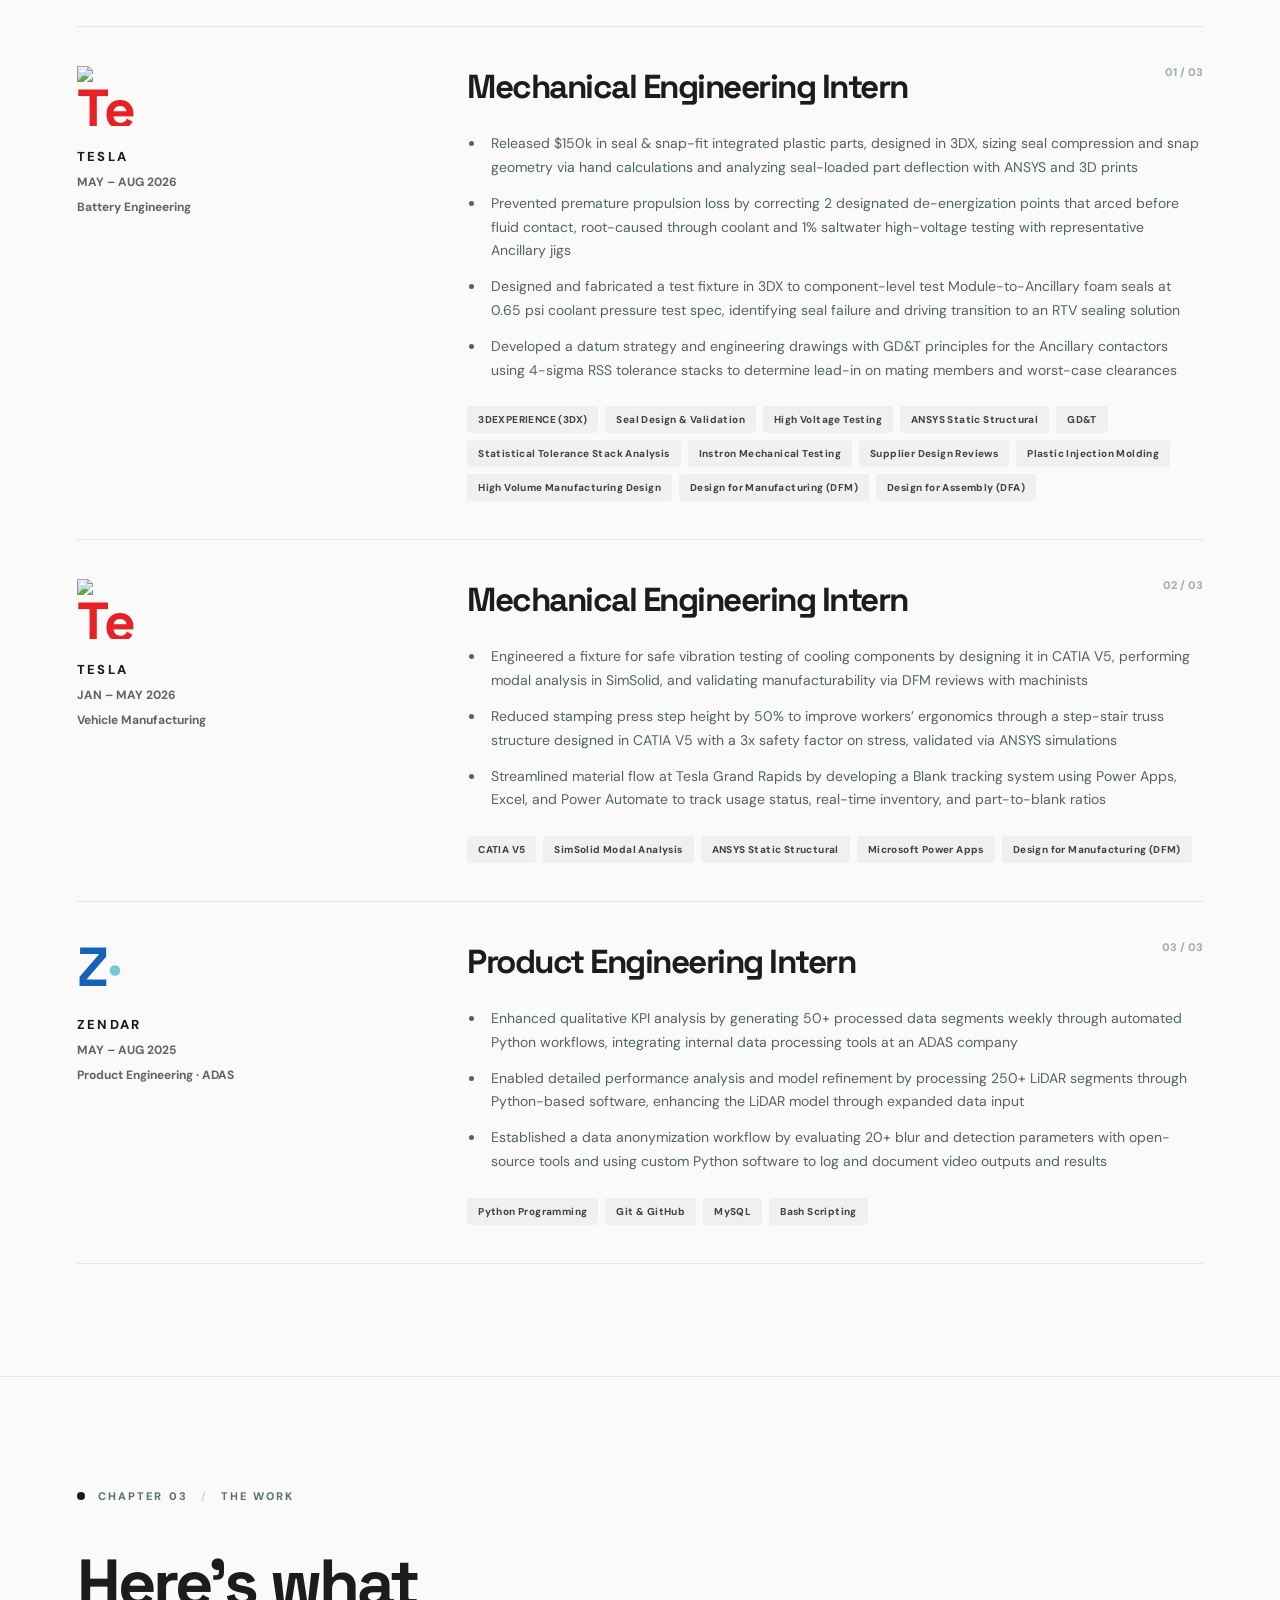
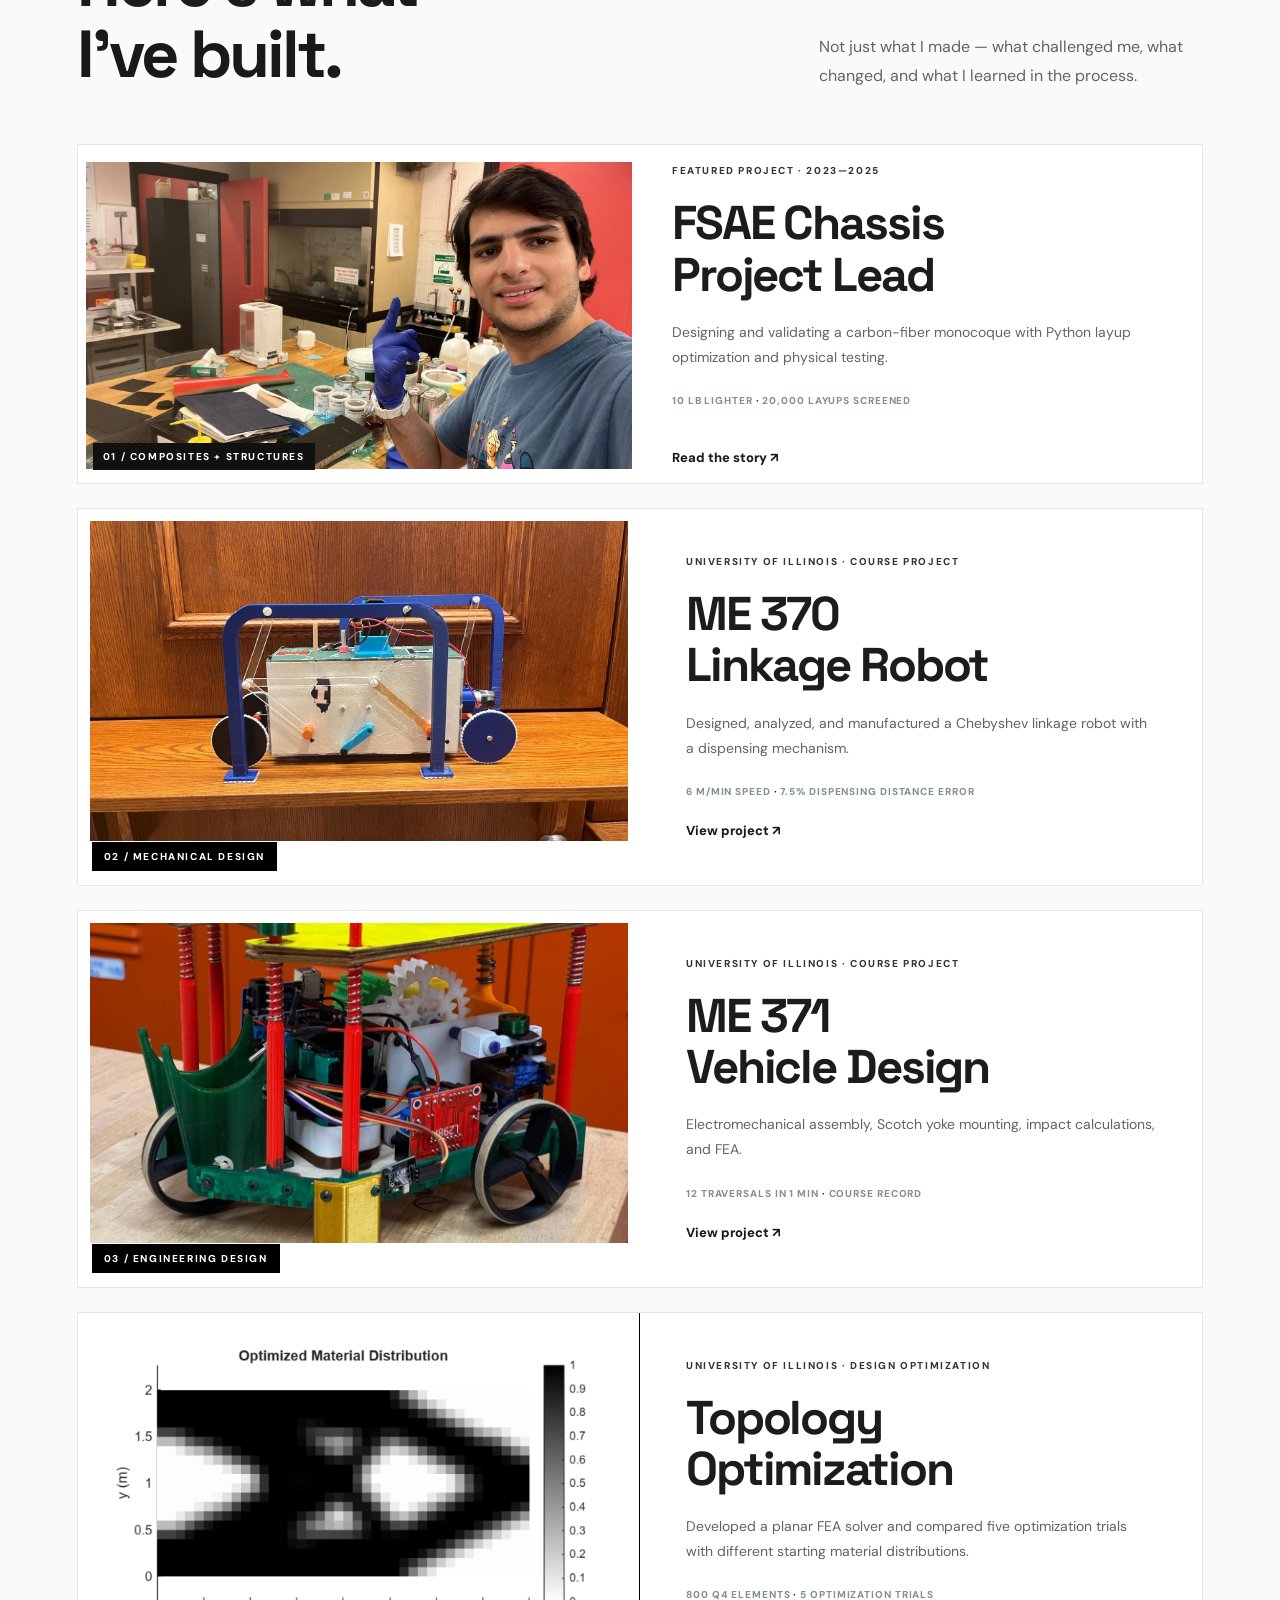
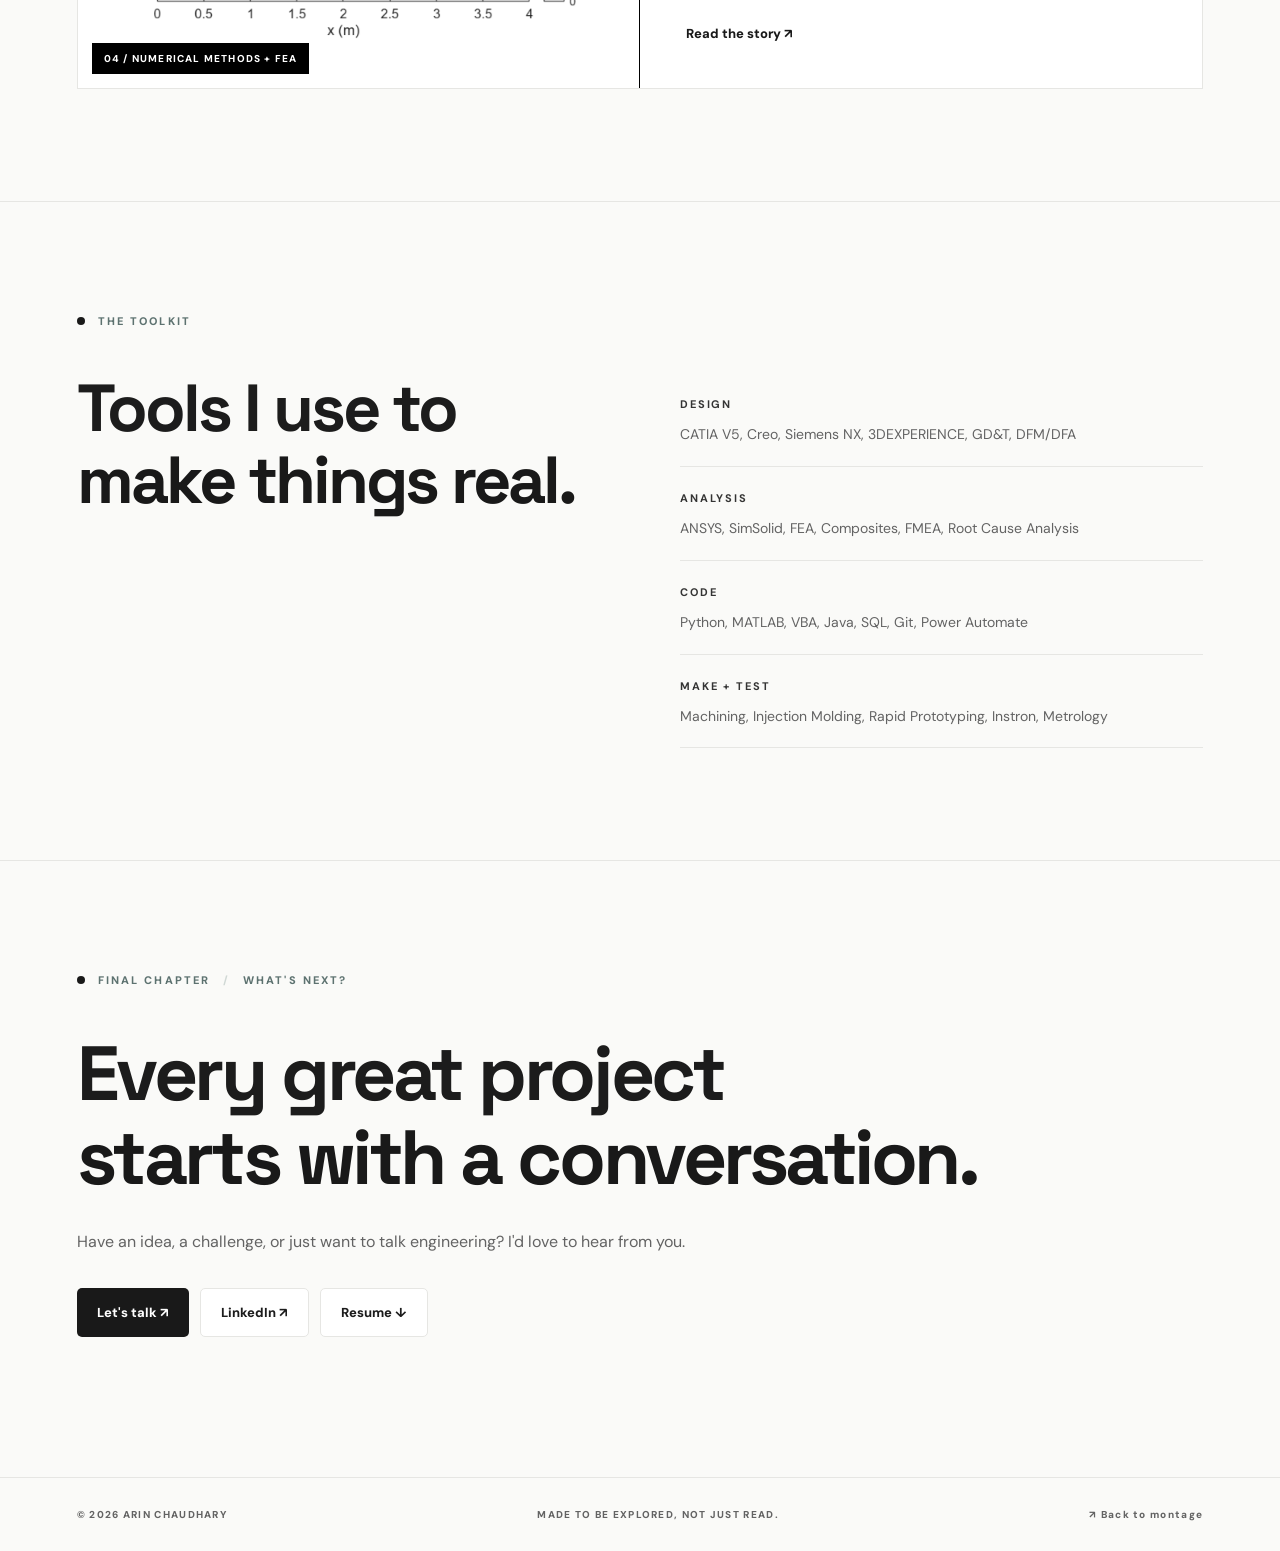
==== commit 0f44ca44: "Bold university name instead of distance in About section" ====
--- a/index.html
+++ b/index.html
@@ -22,7 +22,7 @@
 <div class="site" id="site">
 <header class="site-header"><a class="site-brand" href="#about">ARIN<span>.</span> <small>CHAUDHARY</small></a><nav aria-label="Portfolio navigation"><a href="#about">About</a><a href="#experience">Experience</a><a href="#projects">Projects</a><a href="#contact">Contact</a></nav><div class="header-actions"><button class="resume-link" id="resumeLink" onclick="window.location.href='assets/Arin_Chaudhary_Resume.pdf'">Resume ↗</button><a class="drive-again" href="#cinema">↗ Back to montage</a></div></header>
 <main>
-<section class="about section-wrap personal-about" id="about"><div class="section-kicker"><span class="indicator"></span> 01 / A LITTLE ABOUT ME</div><div class="about-grid"><div class="about-copy"><div class="hero-overline">HEY, I'M ARIN <span>✳</span></div><h1>Curiosity got<br/>the <span>better of me.</span></h1><p class="about-lead">My love for engineering started with breaking things. Watching parts crack in different ways always struck a chord with me. Maybe that is why solid mechanics is one of my research interests today.</p><p class="about-quiet">I love electromechanical products and the way electrical and mechanical engineering come together to make something work. I traveled <strong>7,000 miles from home</strong> to study mechanical engineering at the University of Illinois Urbana Champaign.</p><p class="about-quiet">I love storytelling. I think everyone has to be a storyteller. Life is a story, and you keep adding new elements to it as you go. When I share an idea, I want the other person to envision what I am seeing, not just understand what I mean.</p><a class="personal-link" href="#facts">A few things you should know about me <span>↘</span></a></div><figure class="portrait"><img alt="Arin outside the Fox Theatre" loading="eager" src="arin-portrait.jpeg"/><figcaption>NOT AN ENGINEERING PHOTO. JUST ME. <span>✳</span></figcaption></figure></div>
+<section class="about section-wrap personal-about" id="about"><div class="section-kicker"><span class="indicator"></span> 01 / A LITTLE ABOUT ME</div><div class="about-grid"><div class="about-copy"><div class="hero-overline">HEY, I'M ARIN <span>✳</span></div><h1>Curiosity got<br/>the <span>better of me.</span></h1><p class="about-lead">My love for engineering started with breaking things. Watching parts crack in different ways always struck a chord with me. Maybe that is why solid mechanics is one of my research interests today.</p><p class="about-quiet">I love electromechanical products and the way electrical and mechanical engineering come together to make something work. I traveled 7,000 miles from home to study mechanical engineering at the <strong>University of Illinois Urbana Champaign</strong>.</p><p class="about-quiet">I love storytelling. I think everyone has to be a storyteller. Life is a story, and you keep adding new elements to it as you go. When I share an idea, I want the other person to envision what I am seeing, not just understand what I mean.</p><a class="personal-link" href="#facts">A few things you should know about me <span>↘</span></a></div><figure class="portrait"><img alt="Arin outside the Fox Theatre" loading="eager" src="arin-portrait.jpeg"/><figcaption>NOT AN ENGINEERING PHOTO. JUST ME. <span>✳</span></figcaption></figure></div>
 <div class="fun-facts" id="facts"><div class="facts-heading"><span>OFF THE CLOCK</span><h2>More than<br/><em>just engineering.</em></h2><p>Because a résumé doesn't tell you everything.</p></div><div class="fact-grid"><article class="fact-card fact-pool"><span class="fact-icon">🎱</span><span class="fact-num">01</span><h3>I love pool.</h3><p>Getting a little better every day.</p></article><article class="fact-card fact-food"><span class="fact-icon">🍜</span><span class="fact-num">02</span><h3>Very serious about food.</h3><p>Major foodie. Café Colucci in Berkeley? A must-try.</p></article><article class="fact-card fact-fea"><span class="fact-icon">⌁</span><span class="fact-num">03</span><h3>I made my own FEA solver.</h3><p>I love solid mechanics and simulations so much that I built a truss finite-element solver from scratch.</p><a href="#projects">Check it out ↗</a></article><article class="fact-card fact-break"><span class="fact-icon">🔧</span><span class="fact-num">04</span><h3>First, I broke things.</h3><p>My engineering origin story involves taking things apart just to see how they worked.</p></article><article class="fact-card fact-f1"><span class="fact-icon">🏎️</span><span class="fact-num">05</span><h3>Du du du du…</h3><p>Formula 1 fan. If you know, you know.</p></article><article class="fact-card fact-watch"><span class="fact-icon">⌚</span><span class="fact-num">06</span><h3>Getting into watches.</h3><p>Currently wearing a Tissot PR 100. Let's see where the collection goes.</p></article></div></div><div class="subtle-note"><span>THE PERSON BEHIND THE PROJECTS</span><span>KEEP SCROLLING ↓</span></div></section>
 <section class="experience section-wrap" id="experience"><div class="section-kicker"><span class="indicator"></span> CHAPTER 02 <span class="divider-slash">/</span> THE EXPERIENCE</div><div class="section-title-row"><div><h2>Where I've<br/><span>made an impact.</span></h2></div><p>Real products, real constraints, real lessons. Here's a little about the teams and engineering challenges I've worked on.</p></div>
 <div class="experience-stack"><article class="job"><div class="job-identity"><div aria-label="Tesla" class="job-logo tesla"><img alt="Tesla logo" loading="lazy" src="https://commons.wikimedia.org/wiki/Special:Redirect/file/Tesla_T_symbol.svg"/></div><span class="job-company">TESLA</span><span class="job-date">MAY – AUG 2026</span><span class="job-location">Battery Engineering</span></div><div class="job-details"><div class="job-top"><h3>Mechanical Engineering Intern</h3><span>01 / 03</span></div><ul><li>Released $150k in seal &amp; snap-fit integrated plastic parts, designed in 3DX, sizing seal compression and snap geometry via hand calculations and analyzing seal-loaded part deflection with ANSYS and 3D prints</li><li>Prevented premature propulsion loss by correcting 2 designated de-energization points that arced before fluid contact, root-caused through coolant and 1% saltwater high-voltage testing with representative Ancillary jigs</li><li>Designed and fabricated a test fixture in 3DX to component-level test Module-to-Ancillary foam seals at 0.65 psi coolant pressure test spec, identifying seal failure and driving transition to an RTV sealing solution</li><li>Developed a datum strategy and engineering drawings with GD&amp;T principles for the Ancillary contactors using 4-sigma RSS tolerance stacks to determine lead-in on mating members and worst-case clearances</li></ul><div class="chips"><span>3DEXPERIENCE (3DX)</span><span>Seal Design &amp; Validation</span><span>High Voltage Testing</span><span>ANSYS Static Structural</span><span>GD&amp;T</span><span>Statistical Tolerance Stack Analysis</span><span>Instron Mechanical Testing</span><span>Supplier Design Reviews</span><span>Plastic Injection Molding</span><span>High Volume Manufacturing Design</span><span>Design for Manufacturing (DFM)</span><span>Design for Assembly (DFA)</span></div></div></article>
